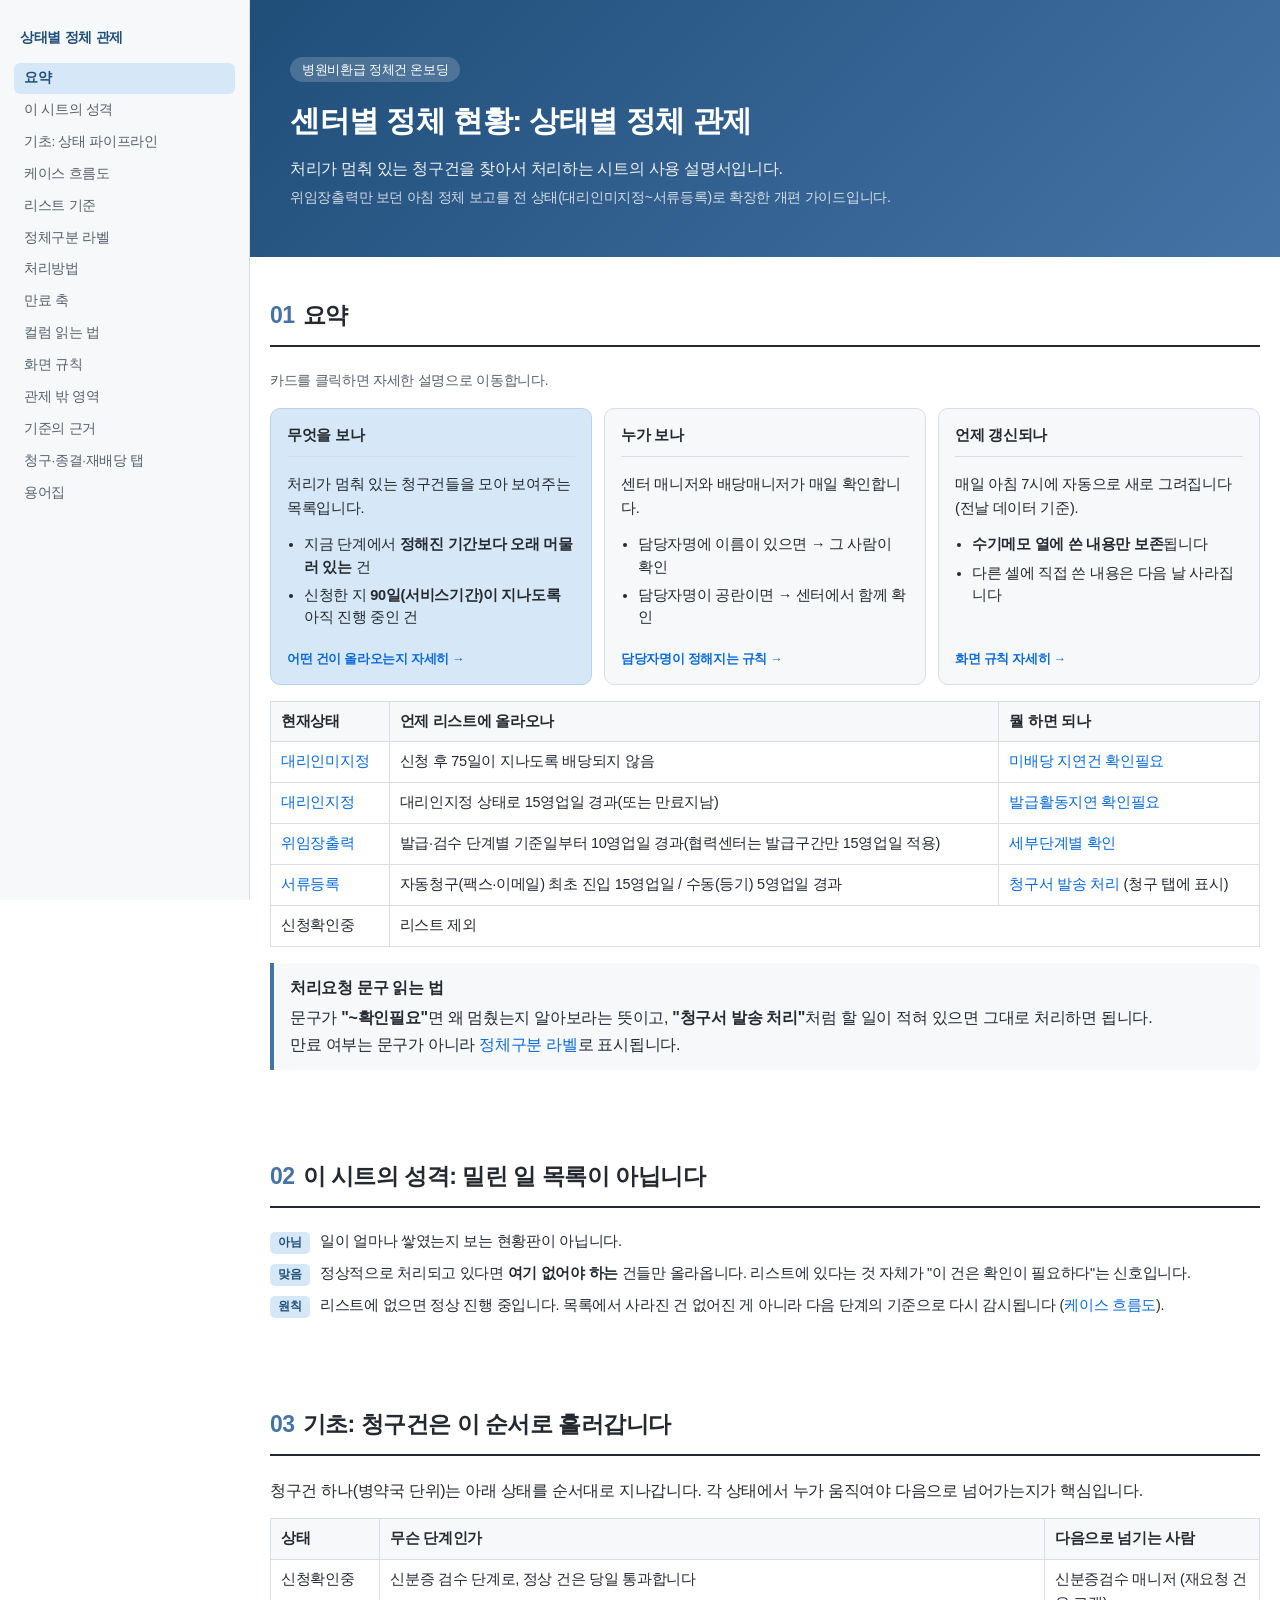
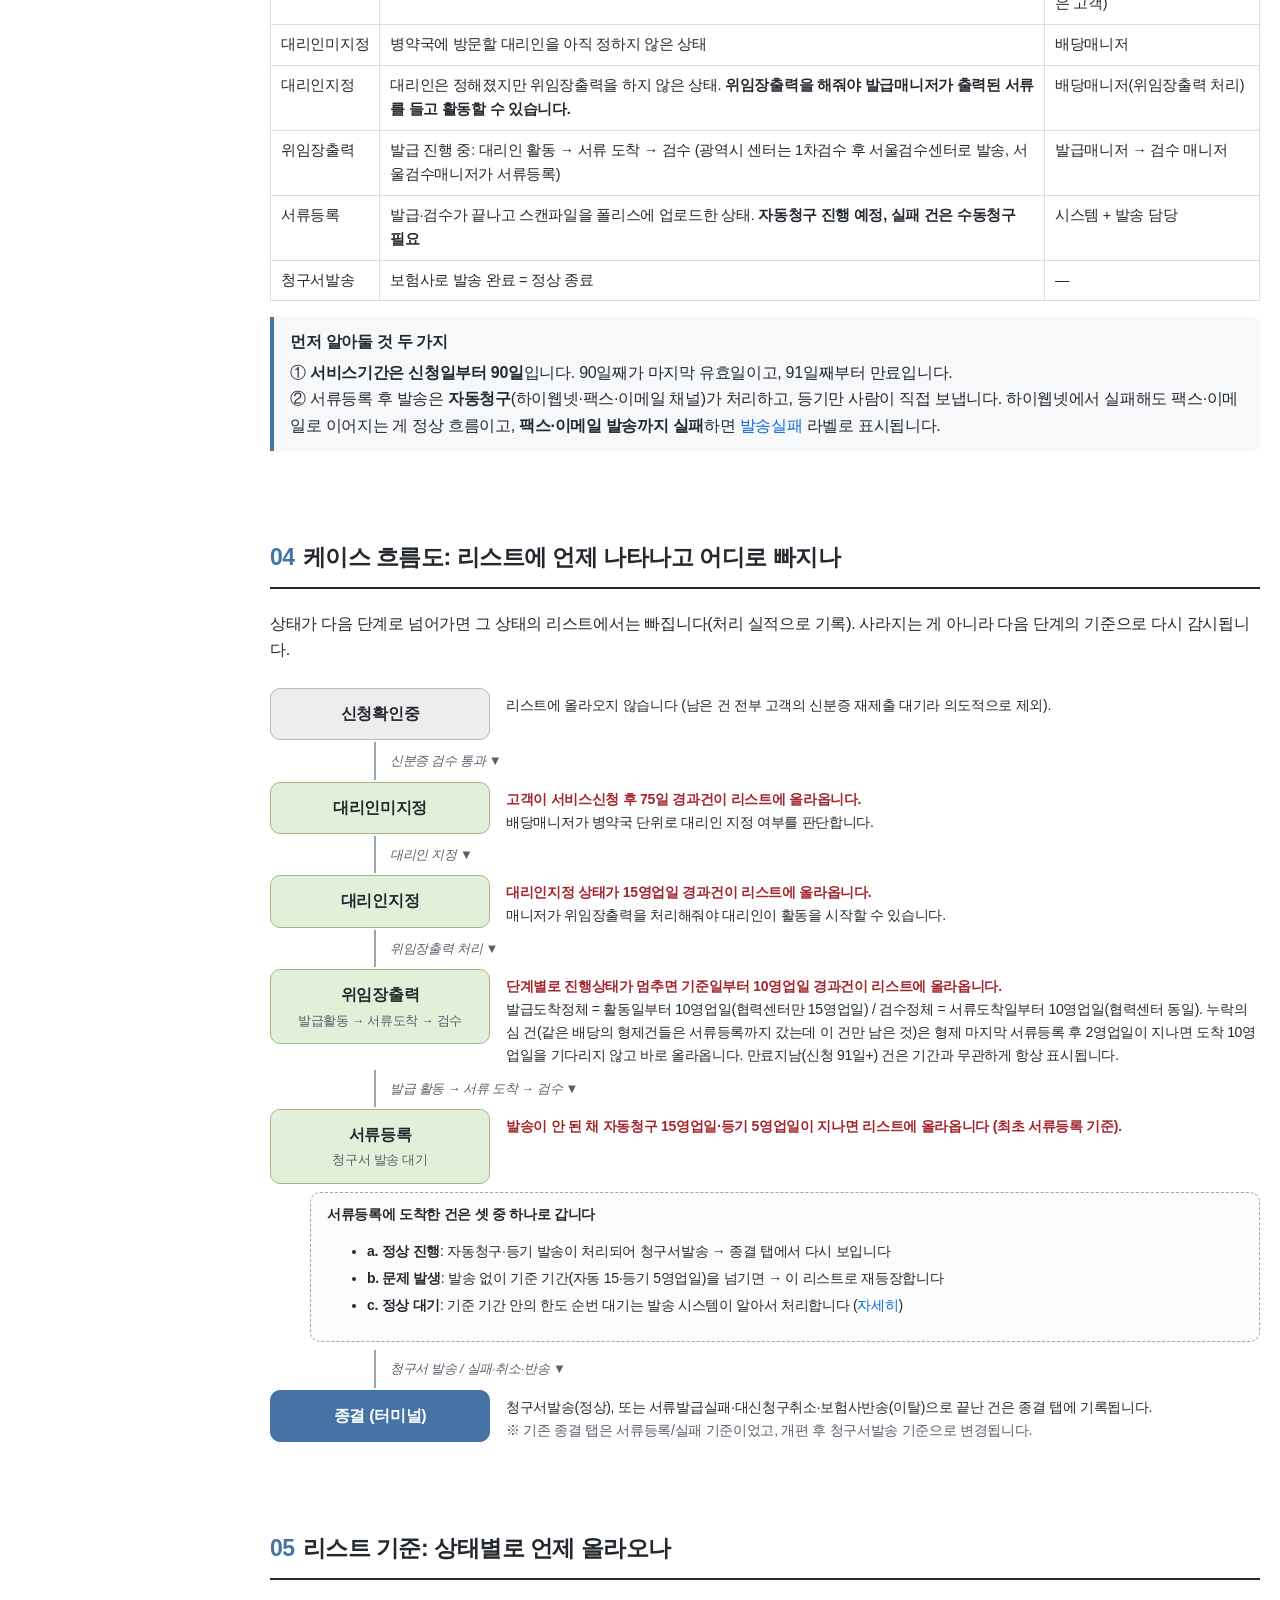
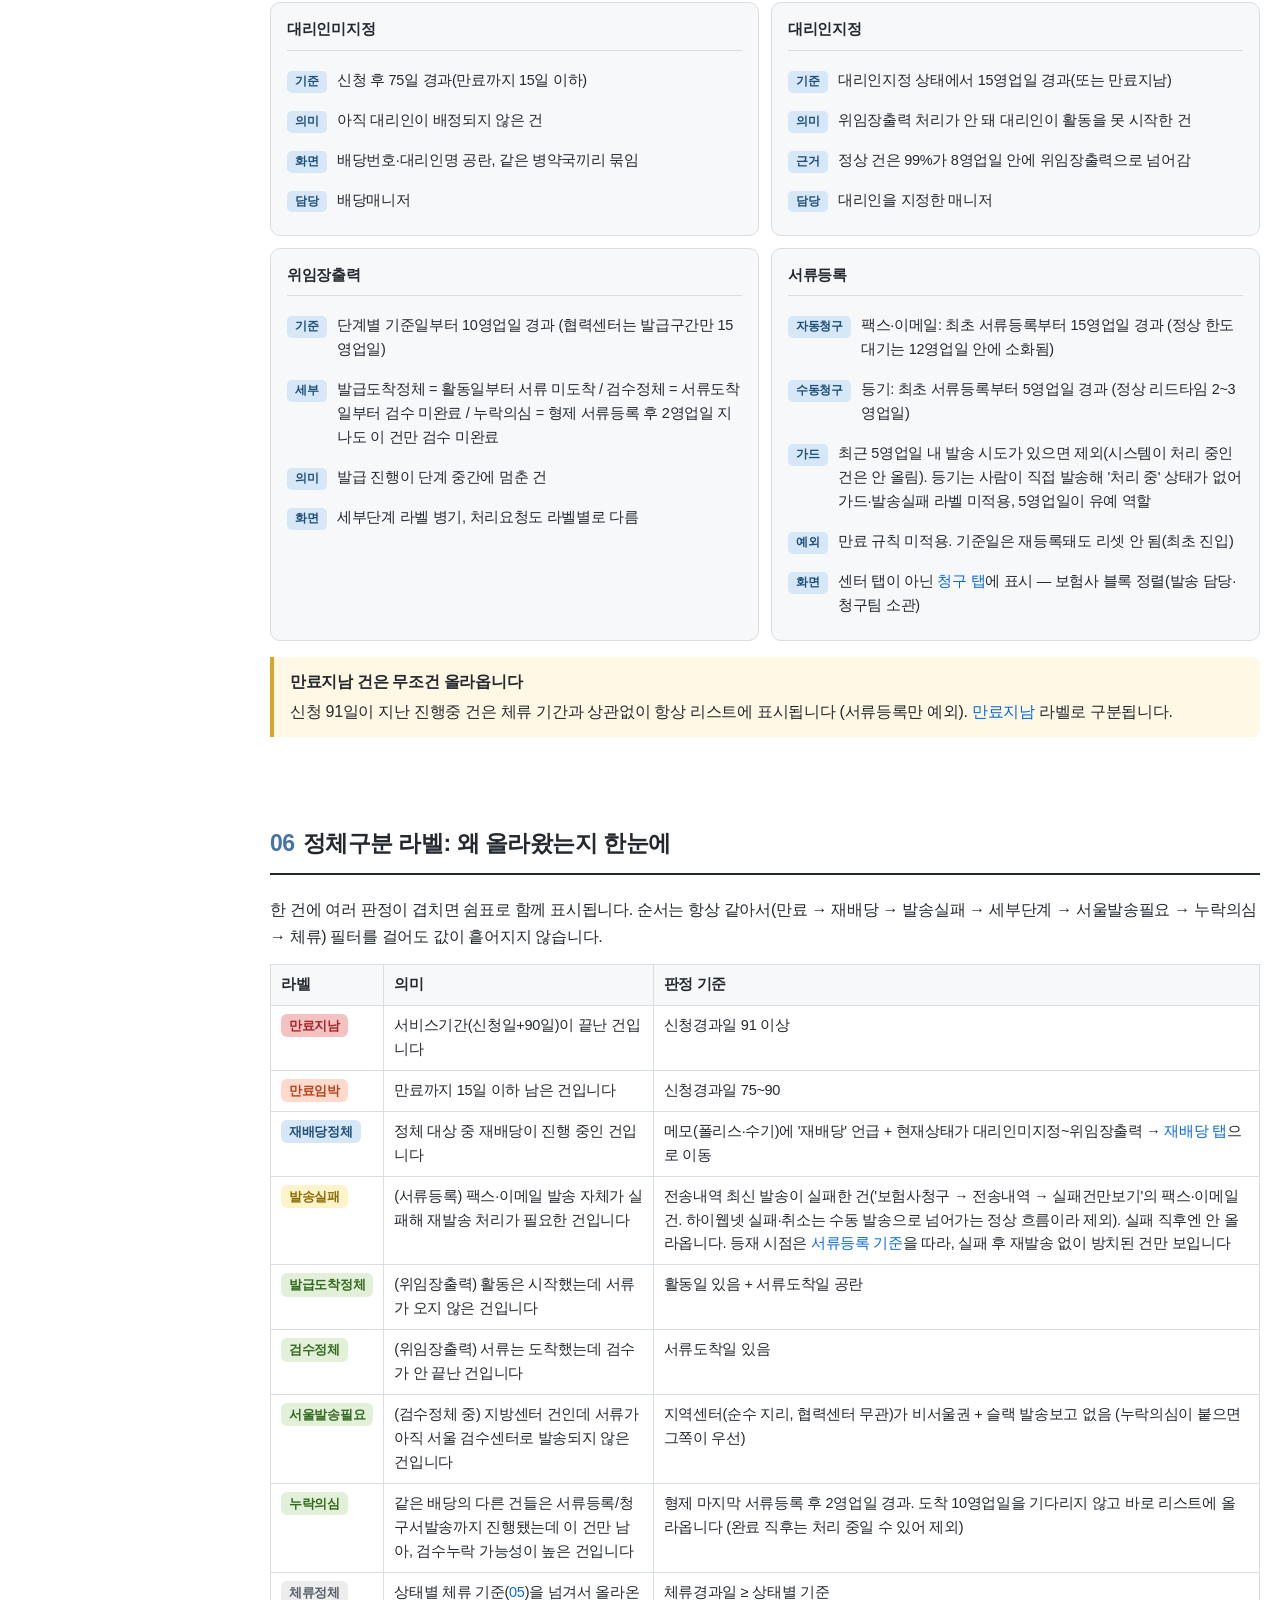
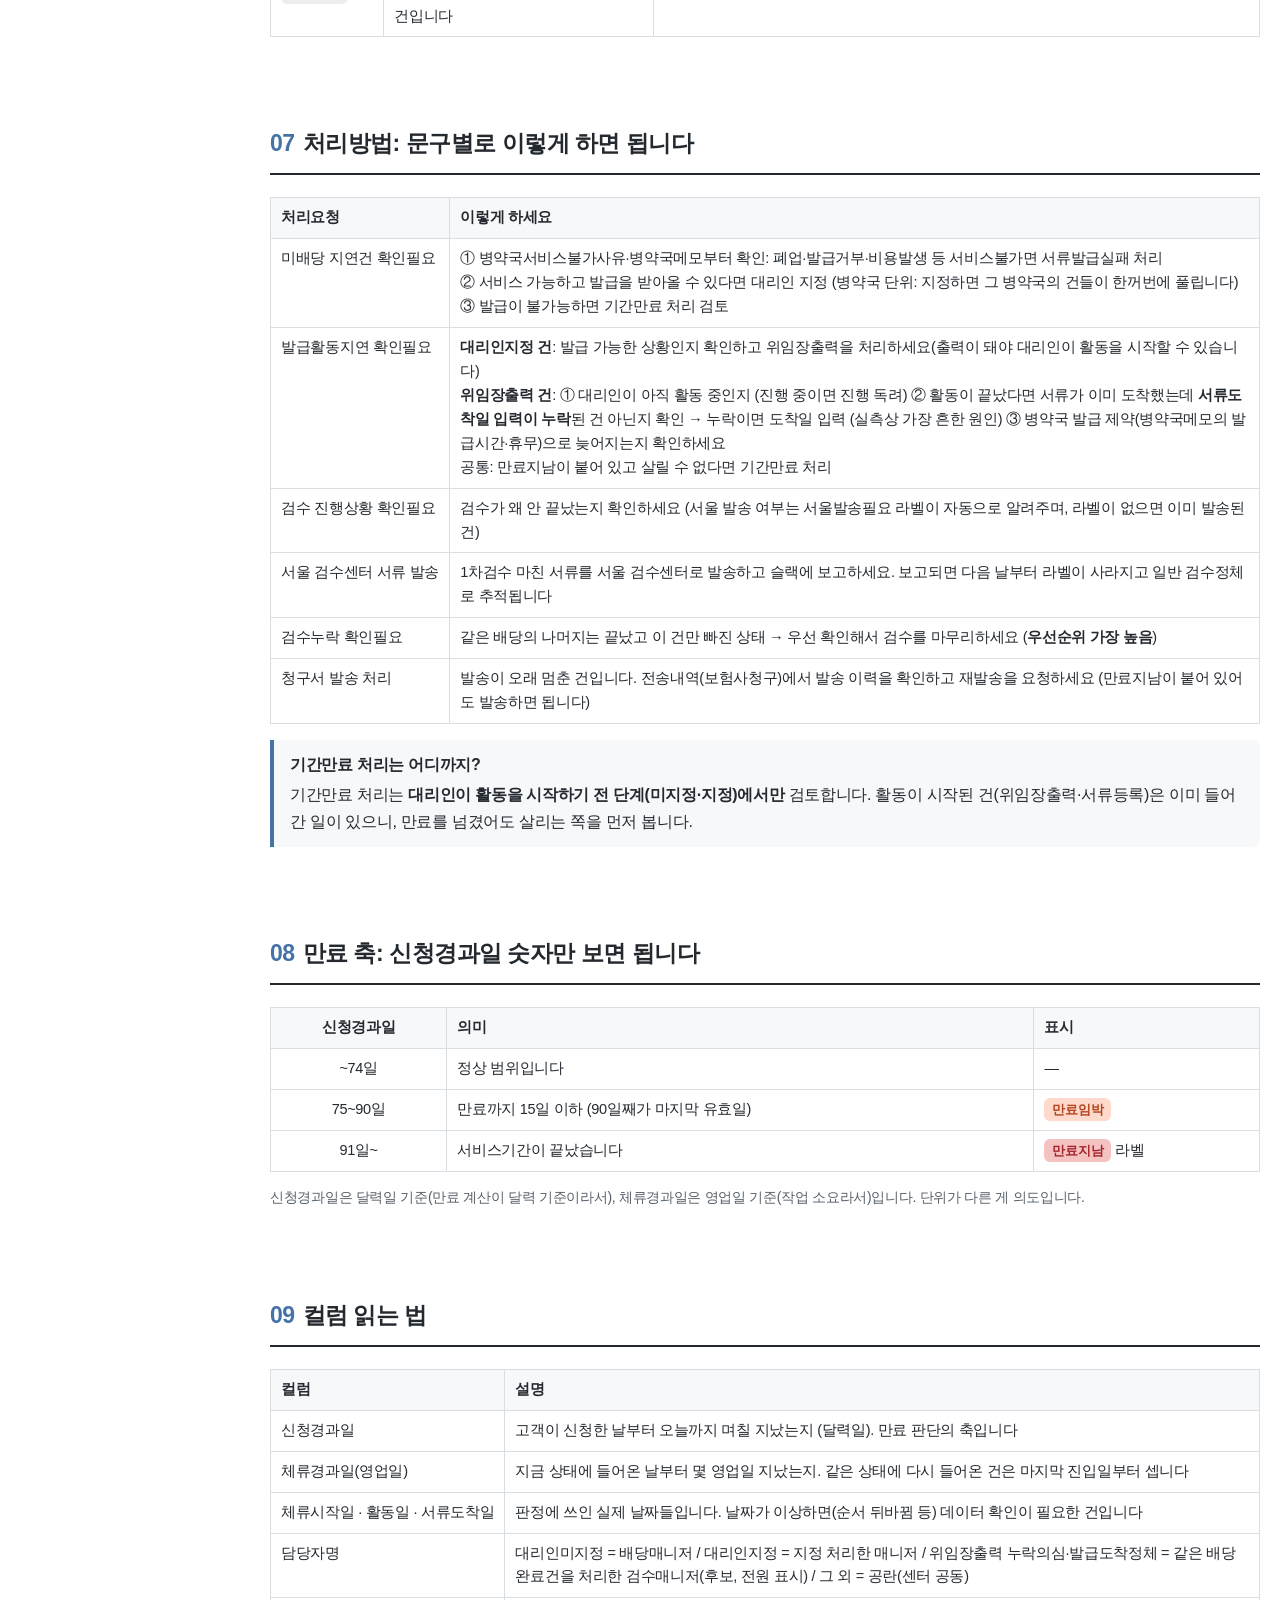
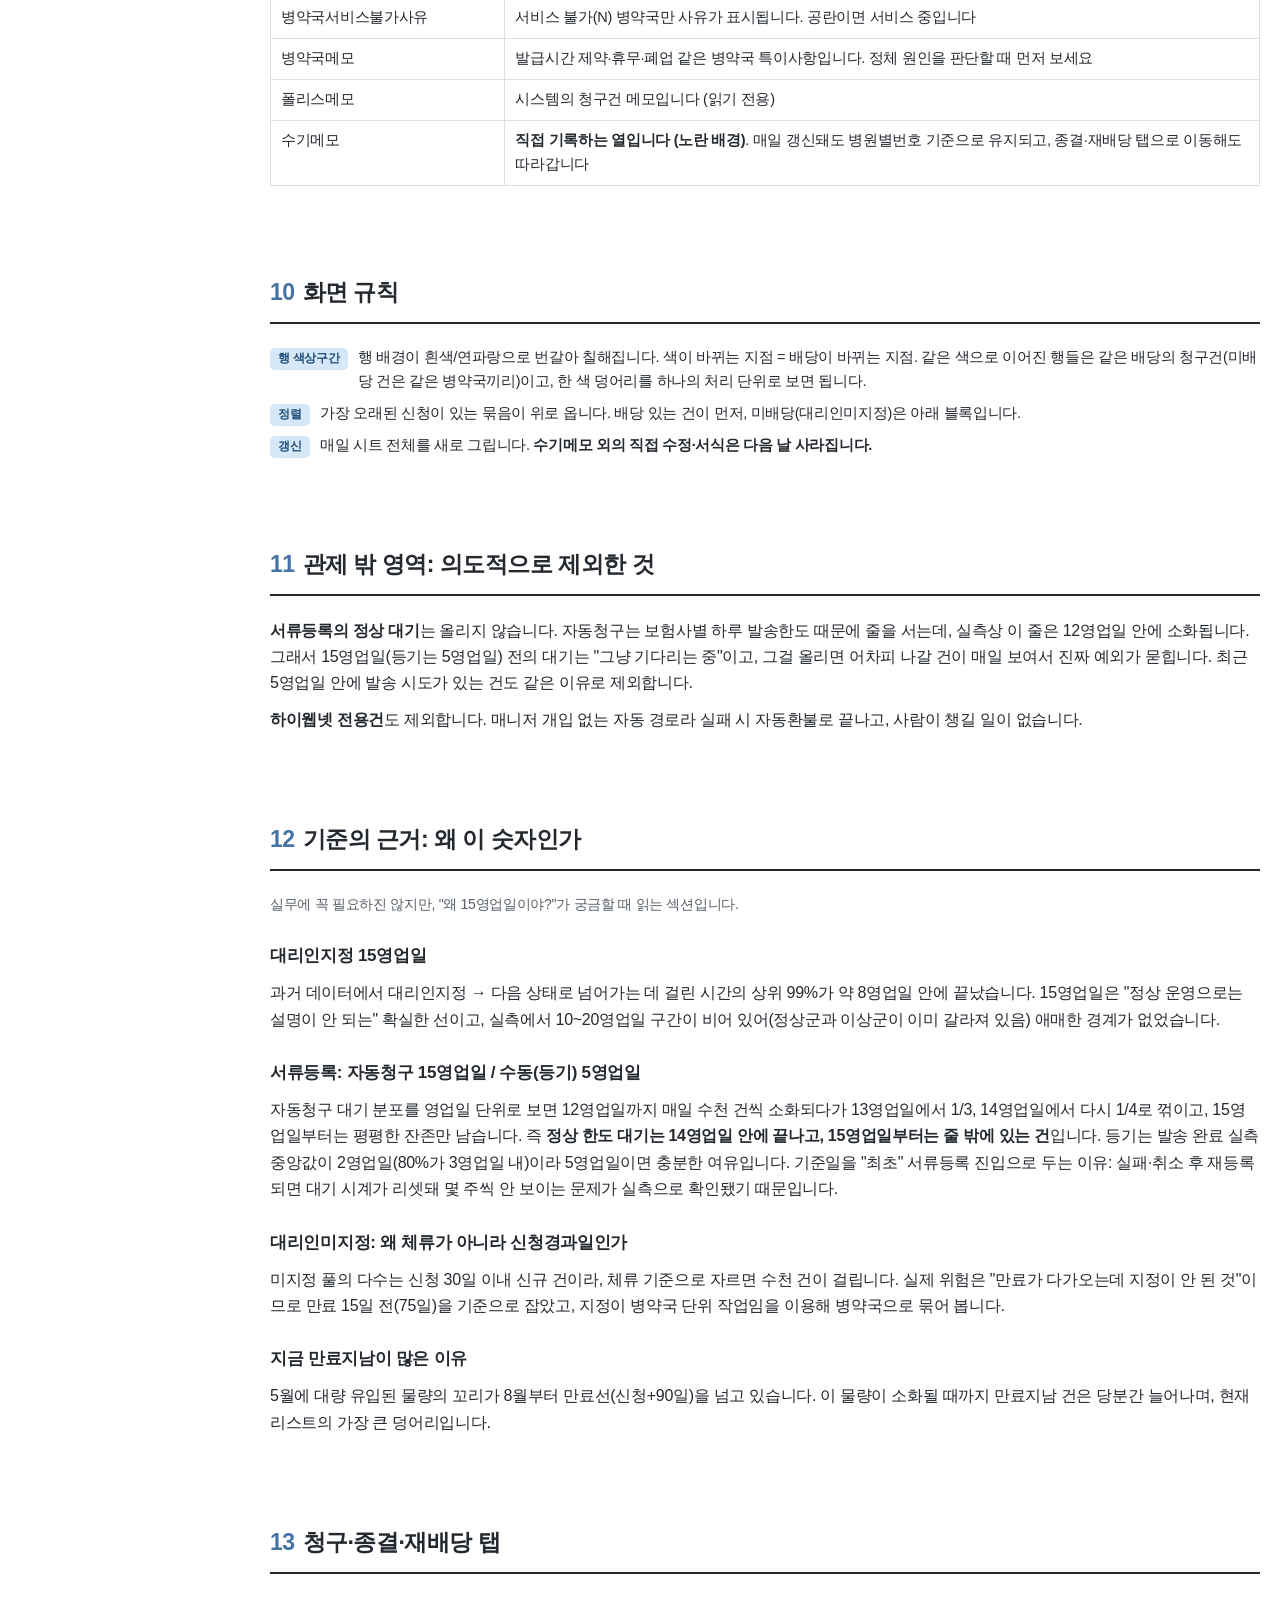
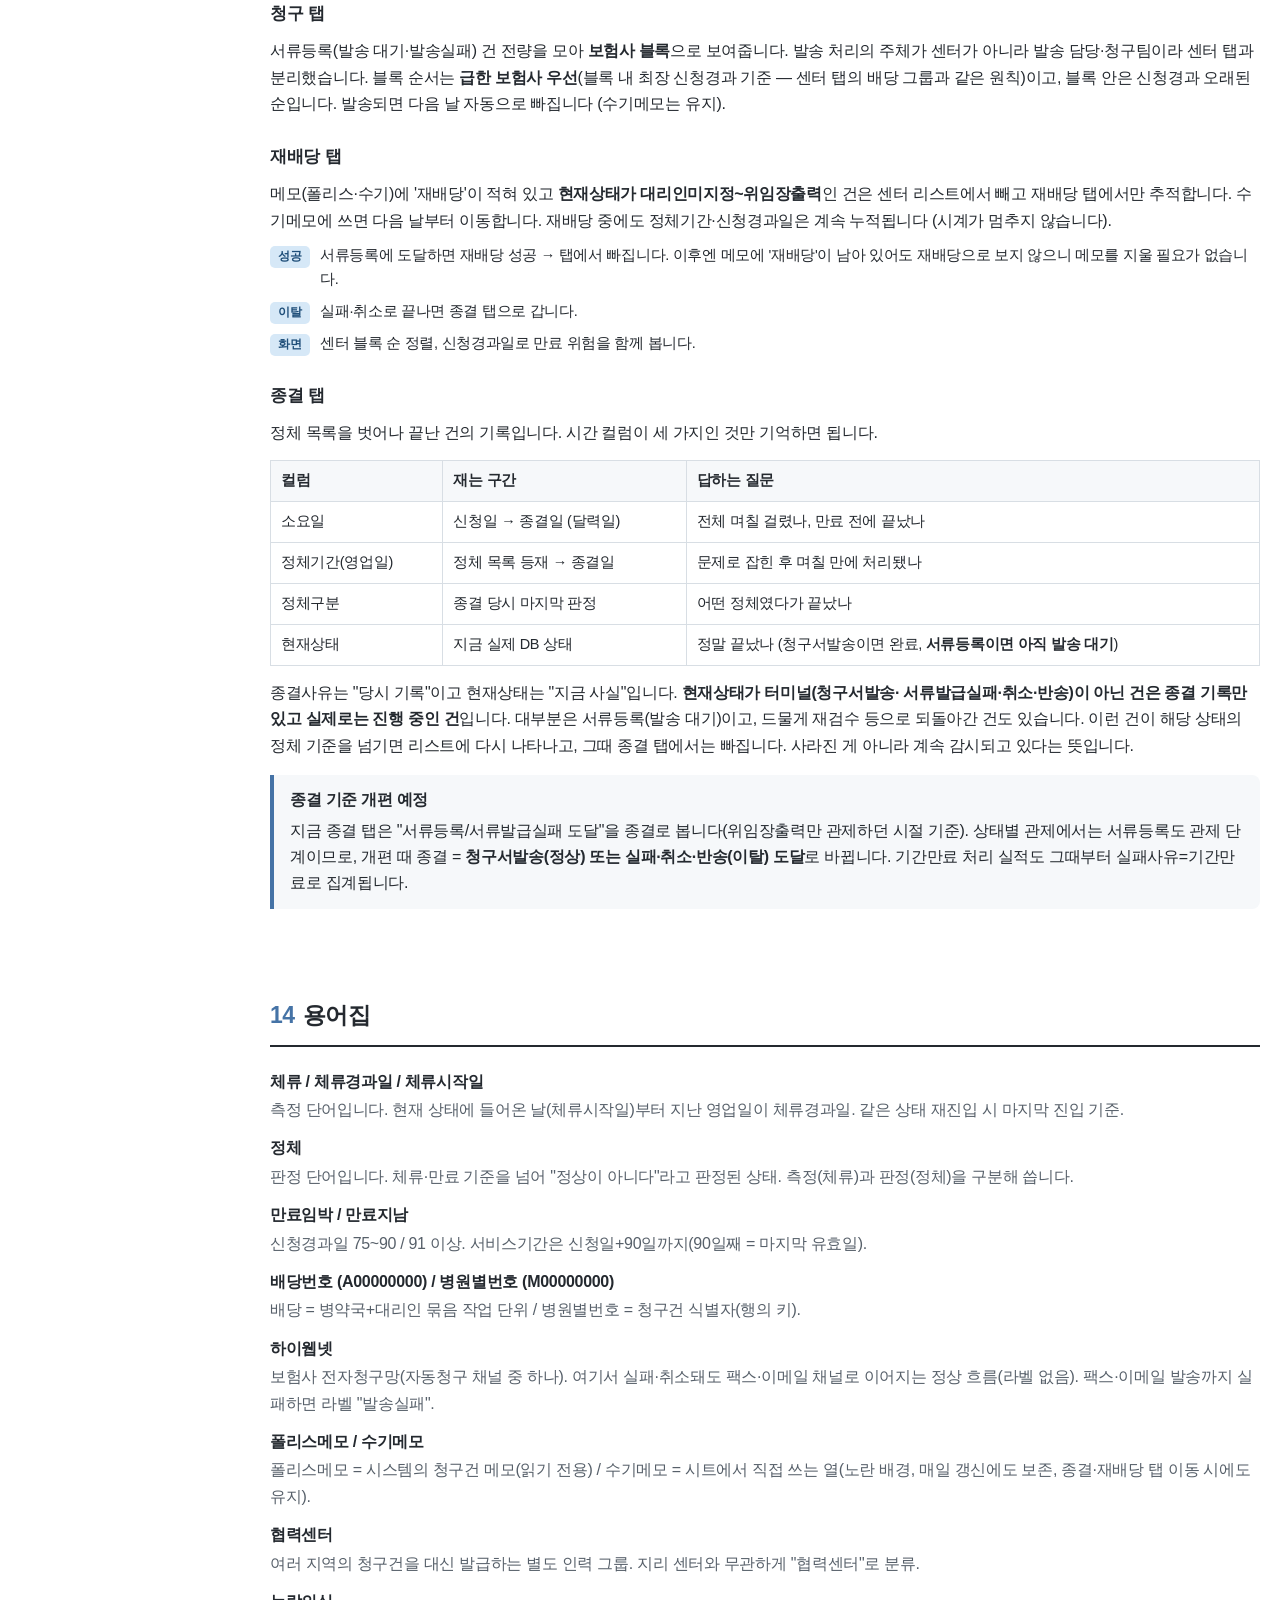
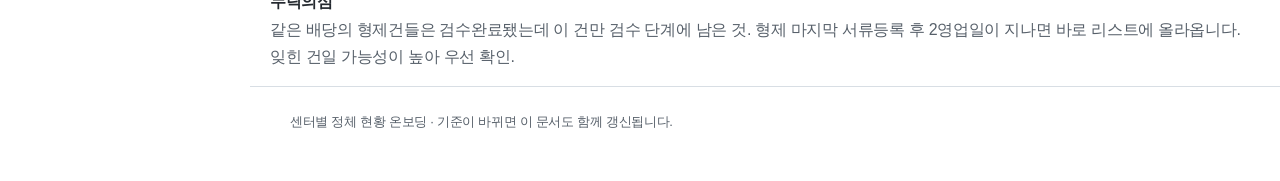
==== status-aging.html @ 2570cab1 "docs: 문서 업데이트 Co-Authored-By: Claude Fable 5 <noreply@anthropic.com>" ====
<!DOCTYPE html>
<html lang="ko">
<head>
<meta charset="utf-8">
<meta name="robots" content="noindex, nofollow">
<meta name="viewport" content="width=device-width, initial-scale=1">
<title>센터별 정체 현황 | 상태별 정체 관제 온보딩</title>
<link rel="stylesheet" href="assets/style.css">
</head>
<body>
<div class="layout">
<aside class="side" id="sidenav">
  <div class="ttl">상태별 정체 관제</div>
  <a href="#summary">요약</a>
  <a href="#identity">이 시트의 성격</a>
  <a href="#pipeline">기초: 상태 파이프라인</a>
  <a href="#case-flow">케이스 흐름도</a>
  <a href="#criteria">리스트 기준</a>
  <a href="#labels">정체구분 라벨</a>
  <a href="#actions">처리방법</a>
  <a href="#expiry">만료 축</a>
  <a href="#columns">컬럼 읽는 법</a>
  <a href="#screen-rules">화면 규칙</a>
  <a href="#out-of-scope">관제 밖 영역</a>
  <a href="#rationale">기준의 근거</a>
  <a href="#closed-reassign">청구·종결·재배당 탭</a>
  <a href="#glossary">용어집</a>
</aside>
<div class="content">

<header class="hero">
  <div class="wrap">
    <span class="badge">병원비환급 정체건 온보딩</span>
    <h1>센터별 정체 현황: 상태별 정체 관제</h1>
    <p>처리가 멈춰 있는 청구건을 찾아서 처리하는 시트의 사용 설명서입니다.</p>
    <p class="sub">위임장출력만 보던 아침 정체 보고를 전 상태(대리인미지정~서류등록)로 확장한 개편 가이드입니다.</p>
  </div>
</header>

<main class="wrap">

<section id="summary">
  <h2><span class="no">01</span>요약</h2>
  <p class="sub">카드를 클릭하면 자세한 설명으로 이동합니다.</p>
  <div class="cards">
    <a class="card accent" href="#criteria"><b class="t">무엇을 보나</b>
      <p>처리가 멈춰 있는 청구건들을 모아 보여주는 목록입니다.</p>
      <ul>
        <li>지금 단계에서 <b>정해진 기간보다 오래 머물러 있는</b> 건</li>
        <li>신청한 지 <b>90일(서비스기간)이 지나도록</b> 아직 진행 중인 건</li>
      </ul>
      <span class="more">어떤 건이 올라오는지 자세히 →</span></a>
    <a class="card" href="#columns"><b class="t">누가 보나</b>
      <p>센터 매니저와 배당매니저가 매일 확인합니다.</p>
      <ul>
        <li>담당자명에 이름이 있으면 → 그 사람이 확인</li>
        <li>담당자명이 공란이면 → 센터에서 함께 확인</li>
      </ul>
      <span class="more">담당자명이 정해지는 규칙 →</span></a>
    <a class="card" href="#screen-rules"><b class="t">언제 갱신되나</b>
      <p>매일 아침 7시에 자동으로 새로 그려집니다 (전날 데이터 기준).</p>
      <ul>
        <li><b>수기메모 열에 쓴 내용만 보존</b>됩니다</li>
        <li>다른 셀에 직접 쓴 내용은 다음 날 사라집니다</li>
      </ul>
      <span class="more">화면 규칙 자세히 →</span></a>
  </div>

  <table>
    <tr><th>현재상태</th><th>언제 리스트에 올라오나</th><th>뭘 하면 되나</th></tr>
    <tr><td><a href="#criteria">대리인미지정</a></td><td>신청 후 75일이 지나도록 배당되지 않음</td><td><a href="#actions">미배당 지연건 확인필요</a></td></tr>
    <tr><td><a href="#criteria">대리인지정</a></td><td>대리인지정 상태로 15영업일 경과(또는 만료지남)</td><td><a href="#actions">발급활동지연 확인필요</a></td></tr>
    <tr><td><a href="#criteria">위임장출력</a></td><td>발급·검수 단계별 기준일부터 10영업일 경과(협력센터는 발급구간만 15영업일 적용)</td><td><a href="#actions">세부단계별 확인</a></td></tr>
    <tr><td><a href="#criteria">서류등록</a></td><td>자동청구(팩스·이메일) 최초 진입 15영업일 / 수동(등기) 5영업일 경과</td><td><a href="#actions">청구서 발송 처리</a> (청구 탭에 표시)</td></tr>
    <tr><td>신청확인중</td><td colspan="2">리스트 제외</td></tr>
  </table>

  <div class="callout"><b class="t">처리요청 문구 읽는 법</b>
    문구가 <b>"~확인필요"</b>면 왜 멈췄는지 알아보라는 뜻이고, <b>"청구서 발송 처리"</b>처럼
    할 일이 적혀 있으면 그대로 처리하면 됩니다.<br>
    만료 여부는 문구가 아니라 <a href="#labels">정체구분 라벨</a>로 표시됩니다.</div>
</section>

<section id="identity">
  <h2><span class="no">02</span>이 시트의 성격: 밀린 일 목록이 아닙니다</h2>
  <div class="kv"><span class="k">아님</span><span>일이 얼마나 쌓였는지 보는 현황판이 아닙니다.</span></div>
  <div class="kv"><span class="k">맞음</span><span>정상적으로 처리되고 있다면 <b>여기 없어야 하는</b> 건들만 올라옵니다. 리스트에 있다는 것 자체가 "이 건은 확인이 필요하다"는 신호입니다.</span></div>
  <div class="kv"><span class="k">원칙</span><span>리스트에 없으면 정상 진행 중입니다. 목록에서 사라진 건 없어진 게 아니라 다음 단계의 기준으로 다시 감시됩니다 (<a href="#case-flow">케이스 흐름도</a>).</span></div>
</section>

<section id="pipeline">
  <h2><span class="no">03</span>기초: 청구건은 이 순서로 흘러갑니다</h2>
  <p>청구건 하나(병약국 단위)는 아래 상태를 순서대로 지나갑니다. 각 상태에서 누가 움직여야 다음으로 넘어가는지가 핵심입니다.</p>
  <table>
    <tr><th>상태</th><th>무슨 단계인가</th><th>다음으로 넘기는 사람</th></tr>
    <tr><td>신청확인중</td><td>신분증 검수 단계로, 정상 건은 당일 통과합니다</td><td>신분증검수 매니저 (재요청 건은 고객)</td></tr>
    <tr><td>대리인미지정</td><td>병약국에 방문할 대리인을 아직 정하지 않은 상태</td><td>배당매니저</td></tr>
    <tr><td>대리인지정</td><td>대리인은 정해졌지만 위임장출력을 하지 않은 상태. <b>위임장출력을 해줘야 발급매니저가 출력된 서류를 들고 활동할 수 있습니다.</b></td><td>배당매니저(위임장출력 처리)</td></tr>
    <tr><td>위임장출력</td><td>발급 진행 중: 대리인 활동 → 서류 도착 → 검수 (광역시 센터는 1차검수 후 서울검수센터로 발송, 서울검수매니저가 서류등록)</td><td>발급매니저 → 검수 매니저</td></tr>
    <tr><td>서류등록</td><td>발급·검수가 끝나고 스캔파일을 폴리스에 업로드한 상태. <b>자동청구 진행 예정, 실패 건은 수동청구 필요</b></td><td>시스템 + 발송 담당</td></tr>
    <tr><td>청구서발송</td><td>보험사로 발송 완료 = 정상 종료</td><td>—</td></tr>
  </table>
  <div class="callout"><b class="t">먼저 알아둘 것 두 가지</b>
    ① <b>서비스기간은 신청일부터 90일</b>입니다. 90일째가 마지막 유효일이고, 91일째부터 만료입니다.<br>
    ② 서류등록 후 발송은 <b>자동청구</b>(하이웹넷·팩스·이메일 채널)가 처리하고, 등기만 사람이 직접 보냅니다.
    하이웹넷에서 실패해도 팩스·이메일로 이어지는 게 정상 흐름이고, <b>팩스·이메일 발송까지 실패</b>하면 <a href="#labels">발송실패</a> 라벨로 표시됩니다.</div>
</section>

<section id="case-flow">
  <h2><span class="no">04</span>케이스 흐름도: 리스트에 언제 나타나고 어디로 빠지나</h2>
  <p>상태가 다음 단계로 넘어가면 그 상태의 리스트에서는 빠집니다(처리 실적으로 기록). 사라지는 게 아니라 다음 단계의 기준으로 다시 감시됩니다.</p>
  <div class="flow">
    <div class="fnode"><div class="fbox off">신청확인중</div>
      <div class="fnote">리스트에 올라오지 않습니다 (남은 건 전부 고객의 신분증 재제출 대기라 의도적으로 제외).</div></div>
    <div class="farrow">신분증 검수 통과 ▼</div>
    <div class="fnode"><div class="fbox">대리인미지정</div>
      <div class="fnote"><span class="crit">고객이 서비스신청 후 75일 경과건이 리스트에 올라옵니다.</span><br>
        배당매니저가 병약국 단위로 대리인 지정 여부를 판단합니다.</div></div>
    <div class="farrow">대리인 지정 ▼</div>
    <div class="fnode"><div class="fbox">대리인지정</div>
      <div class="fnote"><span class="crit">대리인지정 상태가 15영업일 경과건이 리스트에 올라옵니다.</span><br>
        매니저가 위임장출력을 처리해줘야 대리인이 활동을 시작할 수 있습니다.</div></div>
    <div class="farrow">위임장출력 처리 ▼</div>
    <div class="fnode"><div class="fbox">위임장출력<span class="s">발급활동 → 서류도착 → 검수</span></div>
      <div class="fnote"><span class="crit">단계별로 진행상태가 멈추면 기준일부터 10영업일 경과건이 리스트에 올라옵니다.</span><br>
        발급도착정체 = 활동일부터 10영업일(협력센터만 15영업일) / 검수정체 = 서류도착일부터 10영업일(협력센터 동일).
        누락의심 건(같은 배당의 형제건들은 서류등록까지 갔는데 이 건만 남은 것)은 형제 마지막 서류등록 후 2영업일이 지나면 도착 10영업일을 기다리지 않고 바로 올라옵니다.
        만료지남(신청 91일+) 건은 기간과 무관하게 항상 표시됩니다.</div></div>
    <div class="farrow">발급 활동 → 서류 도착 → 검수 ▼</div>
    <div class="fnode"><div class="fbox">서류등록<span class="s">청구서 발송 대기</span></div>
      <div class="fnote"><span class="crit">발송이 안 된 채 자동청구 15영업일·등기 5영업일이 지나면 리스트에 올라옵니다 (최초 서류등록 기준).</span></div></div>
    <div class="fork">
      <b>서류등록에 도착한 건은 셋 중 하나로 갑니다</b>
      <ul>
        <li><b>a. 정상 진행</b>: 자동청구·등기 발송이 처리되어 청구서발송 → 종결 탭에서 다시 보입니다</li>
        <li><b>b. 문제 발생</b>: 발송 없이 기준 기간(자동 15·등기 5영업일)을 넘기면 → 이 리스트로 재등장합니다</li>
        <li><b>c. 정상 대기</b>: 기준 기간 안의 한도 순번 대기는 발송 시스템이 알아서 처리합니다 (<a href="#out-of-scope">자세히</a>)</li>
      </ul>
    </div>
    <div class="farrow">청구서 발송 / 실패·취소·반송 ▼</div>
    <div class="fnode"><div class="fbox term">종결 (터미널)</div>
      <div class="fnote">청구서발송(정상), 또는 서류발급실패·대신청구취소·보험사반송(이탈)으로 끝난 건은 종결 탭에 기록됩니다.<br>
        <span class="sub">※ 기존 종결 탭은 서류등록/실패 기준이었고, 개편 후 청구서발송 기준으로 변경됩니다.</span></div></div>
  </div>
</section>

<section id="criteria">
  <h2><span class="no">05</span>리스트 기준: 상태별로 언제 올라오나</h2>
  <div class="cards wide2">
    <div class="card"><b class="t">대리인미지정</b>
      <div class="kv"><span class="k">기준</span><span>신청 후 75일 경과(만료까지 15일 이하)</span></div>
      <div class="kv"><span class="k">의미</span><span>아직 대리인이 배정되지 않은 건</span></div>
      <div class="kv"><span class="k">화면</span><span>배당번호·대리인명 공란, 같은 병약국끼리 묶임</span></div>
      <div class="kv"><span class="k">담당</span><span>배당매니저</span></div></div>
    <div class="card"><b class="t">대리인지정</b>
      <div class="kv"><span class="k">기준</span><span>대리인지정 상태에서 15영업일 경과(또는 만료지남)</span></div>
      <div class="kv"><span class="k">의미</span><span>위임장출력 처리가 안 돼 대리인이 활동을 못 시작한 건</span></div>
      <div class="kv"><span class="k">근거</span><span>정상 건은 99%가 8영업일 안에 위임장출력으로 넘어감</span></div>
      <div class="kv"><span class="k">담당</span><span>대리인을 지정한 매니저</span></div></div>
    <div class="card"><b class="t">위임장출력</b>
      <div class="kv"><span class="k">기준</span><span>단계별 기준일부터 10영업일 경과 (협력센터는 발급구간만 15영업일)</span></div>
      <div class="kv"><span class="k">세부</span><span>발급도착정체 = 활동일부터 서류 미도착 / 검수정체 = 서류도착일부터 검수 미완료 / 누락의심 = 형제 서류등록 후 2영업일 지나도 이 건만 검수 미완료</span></div>
      <div class="kv"><span class="k">의미</span><span>발급 진행이 단계 중간에 멈춘 건</span></div>
      <div class="kv"><span class="k">화면</span><span>세부단계 라벨 병기, 처리요청도 라벨별로 다름</span></div></div>
    <div class="card"><b class="t">서류등록</b>
      <div class="kv"><span class="k">자동청구</span><span>팩스·이메일: 최초 서류등록부터 15영업일 경과 (정상 한도 대기는 12영업일 안에 소화됨)</span></div>
      <div class="kv"><span class="k">수동청구</span><span>등기: 최초 서류등록부터 5영업일 경과 (정상 리드타임 2~3영업일)</span></div>
      <div class="kv"><span class="k">가드</span><span>최근 5영업일 내 발송 시도가 있으면 제외(시스템이 처리 중인 건은 안 올림). 등기는 사람이 직접 발송해 '처리 중' 상태가 없어 가드·발송실패 라벨 미적용, 5영업일이 유예 역할</span></div>
      <div class="kv"><span class="k">예외</span><span>만료 규칙 미적용. 기준일은 재등록돼도 리셋 안 됨(최초 진입)</span></div>
      <div class="kv"><span class="k">화면</span><span>센터 탭이 아닌 <a href="#closed-reassign">청구 탭</a>에 표시 — 보험사 블록 정렬(발송 담당·청구팀 소관)</span></div></div>
  </div>
  <div class="callout warn"><b class="t">만료지남 건은 무조건 올라옵니다</b>
    신청 91일이 지난 진행중 건은 체류 기간과 상관없이 항상 리스트에 표시됩니다 (서류등록만 예외). <a href="#labels">만료지남</a> 라벨로 구분됩니다.</div>
</section>

<section id="labels">
  <h2><span class="no">06</span>정체구분 라벨: 왜 올라왔는지 한눈에</h2>
  <p>한 건에 여러 판정이 겹치면 쉼표로 함께 표시됩니다. 순서는 항상 같아서(만료 → 재배당 → 발송실패 → 세부단계 → 서울발송필요 → 누락의심 → 체류) 필터를 걸어도 값이 흩어지지 않습니다.</p>
  <table>
    <tr><th>라벨</th><th>의미</th><th>판정 기준</th></tr>
    <tr><td><span class="chip exp">만료지남</span></td><td>서비스기간(신청일+90일)이 끝난 건입니다</td><td>신청경과일 91 이상</td></tr>
    <tr><td><span class="chip near">만료임박</span></td><td>만료까지 15일 이하 남은 건입니다</td><td>신청경과일 75~90</td></tr>
    <tr><td><span class="chip re">재배당정체</span></td><td>정체 대상 중 재배당이 진행 중인 건입니다</td><td>메모(폴리스·수기)에 '재배당' 언급 + 현재상태가 대리인미지정~위임장출력 → <a href="#closed-reassign">재배당 탭</a>으로 이동</td></tr>
    <tr><td><span class="chip auto">발송실패</span></td><td>(서류등록) 팩스·이메일 발송 자체가 실패해 재발송 처리가 필요한 건입니다</td><td>전송내역 최신 발송이 실패한 건('보험사청구 → 전송내역 → 실패건만보기'의 팩스·이메일 건. 하이웹넷 실패·취소는 수동 발송으로 넘어가는 정상 흐름이라 제외). 실패 직후엔 안 올라옵니다. 등재 시점은 <a href="#criteria">서류등록 기준</a>을 따라, 실패 후 재발송 없이 방치된 건만 보입니다</td></tr>
    <tr><td><span class="chip stg">발급도착정체</span></td><td>(위임장출력) 활동은 시작했는데 서류가 오지 않은 건입니다</td><td>활동일 있음 + 서류도착일 공란</td></tr>
    <tr><td><span class="chip stg">검수정체</span></td><td>(위임장출력) 서류는 도착했는데 검수가 안 끝난 건입니다</td><td>서류도착일 있음</td></tr>
    <tr><td><span class="chip stg">서울발송필요</span></td><td>(검수정체 중) 지방센터 건인데 서류가 아직 서울 검수센터로 발송되지 않은 건입니다</td><td>지역센터(순수 지리, 협력센터 무관)가 비서울권 + 슬랙 발송보고 없음 (누락의심이 붙으면 그쪽이 우선)</td></tr>
    <tr><td><span class="chip stg">누락의심</span></td><td>같은 배당의 다른 건들은 서류등록/청구서발송까지 진행됐는데 이 건만 남아, 검수누락 가능성이 높은 건입니다</td><td>형제 마지막 서류등록 후 2영업일 경과. 도착 10영업일을 기다리지 않고 바로 리스트에 올라옵니다 (완료 직후는 처리 중일 수 있어 제외)</td></tr>
    <tr><td><span class="chip dw">체류정체</span></td><td>상태별 체류 기준(<a href="#criteria">05</a>)을 넘겨서 올라온 건입니다</td><td>체류경과일 ≥ 상태별 기준</td></tr>
  </table>
</section>

<section id="actions">
  <h2><span class="no">07</span>처리방법: 문구별로 이렇게 하면 됩니다</h2>
  <table>
    <tr><th>처리요청</th><th>이렇게 하세요</th></tr>
    <tr><td>미배당 지연건 확인필요</td><td>① 병약국서비스불가사유·병약국메모부터 확인: 폐업·발급거부·비용발생 등 서비스불가면 서류발급실패 처리<br>
        ② 서비스 가능하고 발급을 받아올 수 있다면 대리인 지정 (병약국 단위: 지정하면 그 병약국의 건들이 한꺼번에 풀립니다)<br>
        ③ 발급이 불가능하면 기간만료 처리 검토</td></tr>
    <tr><td>발급활동지연 확인필요</td><td><b>대리인지정 건</b>: 발급 가능한 상황인지 확인하고 위임장출력을 처리하세요(출력이 돼야 대리인이 활동을 시작할 수 있습니다)<br>
        <b>위임장출력 건</b>: ① 대리인이 아직 활동 중인지 (진행 중이면 진행 독려)
        ② 활동이 끝났다면 서류가 이미 도착했는데 <b>서류도착일 입력이 누락</b>된 건 아닌지 확인 → 누락이면 도착일 입력 (실측상 가장 흔한 원인)
        ③ 병약국 발급 제약(병약국메모의 발급시간·휴무)으로 늦어지는지 확인하세요<br>
        공통: 만료지남이 붙어 있고 살릴 수 없다면 기간만료 처리</td></tr>
    <tr><td>검수 진행상황 확인필요</td><td>검수가 왜 안 끝났는지 확인하세요 (서울 발송 여부는 서울발송필요 라벨이 자동으로 알려주며, 라벨이 없으면 이미 발송된 건)</td></tr>
    <tr><td>서울 검수센터 서류 발송</td><td>1차검수 마친 서류를 서울 검수센터로 발송하고 슬랙에 보고하세요. 보고되면 다음 날부터 라벨이 사라지고 일반 검수정체로 추적됩니다</td></tr>
    <tr><td>검수누락 확인필요</td><td>같은 배당의 나머지는 끝났고 이 건만 빠진 상태 → 우선 확인해서 검수를 마무리하세요 (<b>우선순위 가장 높음</b>)</td></tr>
    <tr><td>청구서 발송 처리</td><td>발송이 오래 멈춘 건입니다. 전송내역(보험사청구)에서 발송 이력을 확인하고 재발송을 요청하세요 (만료지남이 붙어 있어도 발송하면 됩니다)</td></tr>
  </table>
  <div class="callout"><b class="t">기간만료 처리는 어디까지?</b>
    기간만료 처리는 <b>대리인이 활동을 시작하기 전 단계(미지정·지정)에서만</b> 검토합니다.
    활동이 시작된 건(위임장출력·서류등록)은 이미 들어간 일이 있으니, 만료를 넘겼어도 살리는 쪽을 먼저 봅니다.</div>
</section>

<section id="expiry">
  <h2><span class="no">08</span>만료 축: 신청경과일 숫자만 보면 됩니다</h2>
  <table>
    <tr><th class="center">신청경과일</th><th>의미</th><th>표시</th></tr>
    <tr><td class="center">~74일</td><td>정상 범위입니다</td><td>—</td></tr>
    <tr><td class="center">75~90일</td><td>만료까지 15일 이하 (90일째가 마지막 유효일)</td><td><span class="chip near">만료임박</span></td></tr>
    <tr><td class="center">91일~</td><td>서비스기간이 끝났습니다</td><td><span class="chip exp">만료지남</span> 라벨</td></tr>
  </table>
  <p class="sub">신청경과일은 달력일 기준(만료 계산이 달력 기준이라서), 체류경과일은 영업일 기준(작업 소요라서)입니다. 단위가 다른 게 의도입니다.</p>
</section>

<section id="columns">
  <h2><span class="no">09</span>컬럼 읽는 법</h2>
  <table>
    <tr><th>컬럼</th><th>설명</th></tr>
    <tr><td>신청경과일</td><td>고객이 신청한 날부터 오늘까지 며칠 지났는지 (달력일). 만료 판단의 축입니다</td></tr>
    <tr><td>체류경과일(영업일)</td><td>지금 상태에 들어온 날부터 몇 영업일 지났는지. 같은 상태에 다시 들어온 건은 마지막 진입일부터 셉니다</td></tr>
    <tr><td>체류시작일 · 활동일 · 서류도착일</td><td>판정에 쓰인 실제 날짜들입니다. 날짜가 이상하면(순서 뒤바뀜 등) 데이터 확인이 필요한 건입니다</td></tr>
    <tr><td>담당자명</td><td>대리인미지정 = 배당매니저 / 대리인지정 = 지정 처리한 매니저 / 위임장출력 누락의심·발급도착정체 = 같은 배당 완료건을 처리한 검수매니저(후보, 전원 표시) / 그 외 = 공란(센터 공동)</td></tr>
    <tr><td>병약국서비스불가사유</td><td>서비스 불가(N) 병약국만 사유가 표시됩니다. 공란이면 서비스 중입니다</td></tr>
    <tr><td>병약국메모</td><td>발급시간 제약·휴무·폐업 같은 병약국 특이사항입니다. 정체 원인을 판단할 때 먼저 보세요</td></tr>
    <tr><td>폴리스메모</td><td>시스템의 청구건 메모입니다 (읽기 전용)</td></tr>
    <tr><td>수기메모</td><td><b>직접 기록하는 열입니다 (노란 배경)</b>. 매일 갱신돼도 병원별번호 기준으로 유지되고, 종결·재배당 탭으로 이동해도 따라갑니다</td></tr>
  </table>
</section>

<section id="screen-rules">
  <h2><span class="no">10</span>화면 규칙</h2>
  <div class="kv"><span class="k">행 색상구간</span><span>행 배경이 흰색/연파랑으로 번갈아 칠해집니다. 색이 바뀌는 지점 = 배당이 바뀌는 지점. 같은 색으로 이어진 행들은 같은 배당의 청구건(미배당 건은 같은 병약국끼리)이고, 한 색 덩어리를 하나의 처리 단위로 보면 됩니다.</span></div>
  <div class="kv"><span class="k">정렬</span><span>가장 오래된 신청이 있는 묶음이 위로 옵니다. 배당 있는 건이 먼저, 미배당(대리인미지정)은 아래 블록입니다.</span></div>
  <div class="kv"><span class="k">갱신</span><span>매일 시트 전체를 새로 그립니다. <b>수기메모 외의 직접 수정·서식은 다음 날 사라집니다.</b></span></div>
</section>

<section id="out-of-scope">
  <h2><span class="no">11</span>관제 밖 영역: 의도적으로 제외한 것</h2>
  <p><b>서류등록의 정상 대기</b>는 올리지 않습니다. 자동청구는 보험사별 하루 발송한도 때문에
     줄을 서는데, 실측상 이 줄은 12영업일 안에 소화됩니다. 그래서 15영업일(등기는 5영업일)
     전의 대기는 "그냥 기다리는 중"이고, 그걸 올리면 어차피 나갈 건이 매일 보여서 진짜
     예외가 묻힙니다. 최근 5영업일 안에 발송 시도가 있는 건도 같은 이유로 제외합니다.</p>
  <p><b>하이웹넷 전용건</b>도 제외합니다. 매니저 개입 없는 자동 경로라 실패 시 자동환불로
     끝나고, 사람이 챙길 일이 없습니다.</p>
</section>

<section id="rationale">
  <h2><span class="no">12</span>기준의 근거: 왜 이 숫자인가</h2>
  <p class="sub">실무에 꼭 필요하진 않지만, "왜 15영업일이야?"가 궁금할 때 읽는 섹션입니다.</p>
  <h3>대리인지정 15영업일</h3>
  <p>과거 데이터에서 대리인지정 → 다음 상태로 넘어가는 데 걸린 시간의 상위 99%가
     약 8영업일 안에 끝났습니다. 15영업일은 "정상 운영으로는 설명이 안 되는" 확실한 선이고,
     실측에서 10~20영업일 구간이 비어 있어(정상군과 이상군이 이미 갈라져 있음) 애매한 경계가 없었습니다.</p>
  <h3>서류등록: 자동청구 15영업일 / 수동(등기) 5영업일</h3>
  <p>자동청구 대기 분포를 영업일 단위로 보면 12영업일까지 매일 수천 건씩 소화되다가
     13영업일에서 1/3, 14영업일에서 다시 1/4로 꺾이고, 15영업일부터는 평평한 잔존만 남습니다.
     즉 <b>정상 한도 대기는 14영업일 안에 끝나고, 15영업일부터는 줄 밖에 있는 건</b>입니다.
     등기는 발송 완료 실측 중앙값이 2영업일(80%가 3영업일 내)이라 5영업일이면 충분한 여유입니다.
     기준일을 "최초" 서류등록 진입으로 두는 이유: 실패·취소 후 재등록되면 대기 시계가 리셋돼
     몇 주씩 안 보이는 문제가 실측으로 확인됐기 때문입니다.</p>
  <h3>대리인미지정: 왜 체류가 아니라 신청경과일인가</h3>
  <p>미지정 풀의 다수는 신청 30일 이내 신규 건이라, 체류 기준으로 자르면 수천 건이 걸립니다.
     실제 위험은 "만료가 다가오는데 지정이 안 된 것"이므로 만료 15일 전(75일)을 기준으로 잡았고,
     지정이 병약국 단위 작업임을 이용해 병약국으로 묶어 봅니다.</p>
  <h3>지금 만료지남이 많은 이유</h3>
  <p>5월에 대량 유입된 물량의 꼬리가 8월부터 만료선(신청+90일)을 넘고 있습니다.
     이 물량이 소화될 때까지 만료지남 건은 당분간 늘어나며, 현재 리스트의 가장 큰 덩어리입니다.</p>
</section>

<section id="closed-reassign">
  <h2><span class="no">13</span>청구·종결·재배당 탭</h2>
  <h3>청구 탭</h3>
  <p>서류등록(발송 대기·발송실패) 건 전량을 모아 <b>보험사 블록</b>으로 보여줍니다. 발송 처리의
     주체가 센터가 아니라 발송 담당·청구팀이라 센터 탭과 분리했습니다. 블록 순서는 <b>급한
     보험사 우선</b>(블록 내 최장 신청경과 기준 — 센터 탭의 배당 그룹과 같은 원칙)이고, 블록 안은
     신청경과 오래된 순입니다. 발송되면 다음 날 자동으로 빠집니다 (수기메모는 유지).</p>
  <h3>재배당 탭</h3>
  <p>메모(폴리스·수기)에 '재배당'이 적혀 있고 <b>현재상태가 대리인미지정~위임장출력</b>인 건은
     센터 리스트에서 빼고 재배당 탭에서만 추적합니다. 수기메모에 쓰면 다음 날부터 이동합니다.
     재배당 중에도 정체기간·신청경과일은 계속 누적됩니다 (시계가 멈추지 않습니다).</p>
  <div class="kv"><span class="k">성공</span><span>서류등록에 도달하면 재배당 성공 → 탭에서 빠집니다. 이후엔 메모에 '재배당'이 남아 있어도 재배당으로 보지 않으니 메모를 지울 필요가 없습니다.</span></div>
  <div class="kv"><span class="k">이탈</span><span>실패·취소로 끝나면 종결 탭으로 갑니다.</span></div>
  <div class="kv"><span class="k">화면</span><span>센터 블록 순 정렬, 신청경과일로 만료 위험을 함께 봅니다.</span></div>
  <h3>종결 탭</h3>
  <p>정체 목록을 벗어나 끝난 건의 기록입니다. 시간 컬럼이 세 가지인 것만 기억하면 됩니다.</p>
  <table>
    <tr><th>컬럼</th><th>재는 구간</th><th>답하는 질문</th></tr>
    <tr><td>소요일</td><td>신청일 → 종결일 (달력일)</td><td>전체 며칠 걸렸나, 만료 전에 끝났나</td></tr>
    <tr><td>정체기간(영업일)</td><td>정체 목록 등재 → 종결일</td><td>문제로 잡힌 후 며칠 만에 처리됐나</td></tr>
    <tr><td>정체구분</td><td>종결 당시 마지막 판정</td><td>어떤 정체였다가 끝났나</td></tr>
    <tr><td>현재상태</td><td>지금 실제 DB 상태</td><td>정말 끝났나 (청구서발송이면 완료, <b>서류등록이면 아직 발송 대기</b>)</td></tr>
  </table>
  <p>종결사유는 "당시 기록"이고 현재상태는 "지금 사실"입니다. <b>현재상태가 터미널(청구서발송·
     서류발급실패·취소·반송)이 아닌 건은 종결 기록만 있고 실제로는 진행 중인 건</b>입니다.
     대부분은 서류등록(발송 대기)이고, 드물게 재검수 등으로 되돌아간 건도 있습니다. 이런 건이
     해당 상태의 정체 기준을 넘기면 리스트에 다시 나타나고, 그때 종결 탭에서는 빠집니다.
     사라진 게 아니라 계속 감시되고 있다는 뜻입니다.</p>
  <div class="callout"><b class="t">종결 기준 개편 예정</b>
    지금 종결 탭은 "서류등록/서류발급실패 도달"을 종결로 봅니다(위임장출력만 관제하던 시절 기준).
    상태별 관제에서는 서류등록도 관제 단계이므로, 개편 때 종결 = <b>청구서발송(정상) 또는
    실패·취소·반송(이탈) 도달</b>로 바뀝니다. 기간만료 처리 실적도 그때부터 실패사유=기간만료로 집계됩니다.</div>
</section>

<section id="glossary">
  <h2><span class="no">14</span>용어집</h2>
  <dl class="glossary">
    <dt>체류 / 체류경과일 / 체류시작일</dt>
    <dd>측정 단어입니다. 현재 상태에 들어온 날(체류시작일)부터 지난 영업일이 체류경과일. 같은 상태 재진입 시 마지막 진입 기준.</dd>
    <dt>정체</dt>
    <dd>판정 단어입니다. 체류·만료 기준을 넘어 "정상이 아니다"라고 판정된 상태. 측정(체류)과 판정(정체)을 구분해 씁니다.</dd>
    <dt>만료임박 / 만료지남</dt>
    <dd>신청경과일 75~90 / 91 이상. 서비스기간은 신청일+90일까지(90일째 = 마지막 유효일).</dd>
    <dt>배당번호 (A00000000) / 병원별번호 (M00000000)</dt>
    <dd>배당 = 병약국+대리인 묶음 작업 단위 / 병원별번호 = 청구건 식별자(행의 키).</dd>
    <dt>하이웹넷</dt>
    <dd>보험사 전자청구망(자동청구 채널 중 하나). 여기서 실패·취소돼도 팩스·이메일 채널로 이어지는 정상 흐름(라벨 없음). 팩스·이메일 발송까지 실패하면 라벨 "발송실패".</dd>
    <dt>폴리스메모 / 수기메모</dt>
    <dd>폴리스메모 = 시스템의 청구건 메모(읽기 전용) / 수기메모 = 시트에서 직접 쓰는 열(노란 배경, 매일 갱신에도 보존, 종결·재배당 탭 이동 시에도 유지).</dd>
    <dt>협력센터</dt>
    <dd>여러 지역의 청구건을 대신 발급하는 별도 인력 그룹. 지리 센터와 무관하게 "협력센터"로 분류.</dd>
    <dt>누락의심</dt>
    <dd>같은 배당의 형제건들은 검수완료됐는데 이 건만 검수 단계에 남은 것. 형제 마지막 서류등록 후 2영업일이 지나면 바로 리스트에 올라옵니다. 잊힌 건일 가능성이 높아 우선 확인.</dd>
  </dl>
</section>

</main>

<footer>
  <div class="wrap">
    센터별 정체 현황 온보딩 · 기준이 바뀌면 이 문서도 함께 갱신됩니다.
  </div>
</footer>

<script>
  const links = [...document.querySelectorAll('#sidenav a')];
  const secs = links.map(a => document.querySelector(a.getAttribute('href')));
  const spy = () => {
    let cur = 0;
    const line = innerHeight * 0.35;
    secs.forEach((sec, i) => { if (sec && sec.getBoundingClientRect().top < line) cur = i; });
    if (innerHeight + scrollY >= document.body.scrollHeight - 4) cur = secs.length - 1;
    links.forEach((a, i) => a.classList.toggle('on', i === cur));
  };
  addEventListener('scroll', spy, { passive: true }); spy();

  // 앵커 클릭 → 도착 섹션 1.5~2초 강조
  document.querySelectorAll('a[href^="#"]').forEach(a => a.addEventListener('click', () => {
    const t = document.querySelector(a.getAttribute('href'));
    if (!t) return;
    t.classList.remove('flash'); void t.offsetWidth;   // 연속 클릭 시 애니메이션 재시작
    t.classList.add('flash');
    setTimeout(() => t.classList.remove('flash'), 3600);
  }));
</script>
</div>
</div>
</body>
</html>
---- assets/style.css ----
:root {
    --ink: #24292f; --sub: #57606a; --line: #d8dee4; --bg: #ffffff; --soft: #f6f8fa;
    --blue: #d6e8f7; --blue-ink: #1f4e79;
    --green: #e3f0d9; --green-ink: #33691e;
    --orange: #ffd9cc; --orange-ink: #b3441e;
    --yellow: #fff3cc; --yellow-ink: #8a6d00;
    --red: #f5c2c2; --red-ink: #a4262c;
    --gray: #ededed;
    --navy: #4573a6;
  }
  * { box-sizing: border-box; }
  html { scroll-behavior: smooth; }
  body {
    margin: 0; color: var(--ink); background: var(--bg);
    font-family: -apple-system, BlinkMacSystemFont, "Apple SD Gothic Neo", "Pretendard",
                 "Malgun Gothic", sans-serif;
    line-height: 1.65; font-size: 16px; letter-spacing: -.3px;
  }
  a { color: #0969da; text-decoration: none; }
  a:hover { text-decoration: underline; }

  header.hero { background: linear-gradient(135deg, #1f4e79, #4573a6); color: #fff; padding: 56px 20px 44px; }
  .wrap { max-width: 1080px; margin: 0 auto; padding: 0 20px; }
  header.hero h1 { margin: 0 0 10px; font-size: 30px; letter-spacing: -.5px; }
  header.hero p { margin: 4px 0; opacity: .92; }
  header.hero .sub { color: rgba(255,255,255,.85); font-size: 14px; }
  .badge { display: inline-block; background: rgba(255,255,255,.18); border-radius: 999px;
           padding: 2px 12px; font-size: 13px; margin-bottom: 14px; }


  main { padding: 12px 0 80px; }
  section { margin-top: 88px; scroll-margin-top: 24px; }
  section:first-child { margin-top: 40px; }
  h2 { font-size: 23px; border-bottom: 2px solid var(--ink); padding-bottom: 10px;
       margin: 0 0 22px; letter-spacing: -.5px; }
  h2 .no { color: var(--navy); margin-right: 8px; }
  h3 { font-size: 17px; margin: 26px 0 10px; }
  p { margin: 10px 0; }
  .sub { color: var(--sub); font-size: 14px; }

  .cards { display: grid; grid-template-columns: repeat(auto-fit, minmax(260px, 1fr)); gap: 12px; margin: 16px 0; }
  .cards.wide2 { grid-template-columns: repeat(auto-fit, minmax(420px, 1fr)); }
  .card { border: 1px solid var(--line); border-radius: 10px; padding: 14px 16px; background: var(--soft);
          display: flex; flex-direction: column; }
  .card b.t { display: block; margin-bottom: 10px; padding-bottom: 8px; font-size: 15px;
              border-bottom: 1px solid var(--line); }
  .card p { margin: 6px 0; font-size: 14.5px; }
  .card p.sub { font-size: 13px; line-height: 1.6; }
  .kv { display: flex; gap: 10px; margin: 8px 0; font-size: 14.5px; align-items: baseline; }
  .kv .k { flex: none; min-width: 40px; text-align: center; background: var(--blue);
           color: var(--blue-ink); border-radius: 5px; padding: 1px 8px; font-size: 12px; font-weight: 700; }
  a.card { color: inherit; }
  a.card:hover { border-color: var(--navy); background: #fff; text-decoration: none; }
  .card .more { display: block; margin-top: auto; padding-top: 14px; font-size: 12.5px;
                color: #0969da; font-weight: 600; }
  .card ul { margin: 0; padding-left: 17px; }
  .card li { margin: 6px 0; font-size: 14.5px; line-height: 1.55; }
  .card.accent { background: var(--blue); border-color: #b7d3ea; }

  table { border-collapse: collapse; width: 100%; margin: 14px 0; font-size: 14.5px; }
  th, td { border: 1px solid var(--line); padding: 8px 10px; text-align: left; vertical-align: top; }
  th { background: var(--soft); }
  table td:first-child, table th:first-child { white-space: nowrap; }
  td.center, th.center { text-align: center; }

  .chip { display: inline-block; border-radius: 6px; padding: 1px 8px; font-size: 13px; font-weight: 600; white-space: nowrap; }
  .chip.exp  { background: var(--red);    color: var(--red-ink); }
  .chip.near { background: var(--orange); color: var(--orange-ink); }
  .chip.re   { background: var(--blue);   color: var(--blue-ink); }
  .chip.auto { background: var(--yellow); color: var(--yellow-ink); }
  .chip.stg  { background: var(--green);  color: var(--green-ink); }
  .chip.dw   { background: var(--gray);   color: var(--sub); }

  .callout { border-left: 4px solid var(--navy); background: var(--soft); border-radius: 0 8px 8px 0;
             padding: 12px 16px; margin: 16px 0; }
  .callout.warn { border-left-color: #d4a72c; background: #fff8e5; }
  .callout.danger { border-left-color: #cf222e; background: #fff1f0; }
  .callout b.t { display: block; margin-bottom: 4px; }

  /* 흐름도 */
  .flow { margin: 24px 0; }
  .fnode { display: grid; grid-template-columns: 220px 1fr; gap: 16px; align-items: start; }
  .fbox { border: 1.5px solid #9db98a; background: var(--green); border-radius: 10px;
          padding: 12px 14px; text-align: center; font-weight: 700; }
  .fbox .s { display: block; font-weight: 400; font-size: 12.5px; color: var(--sub); margin-top: 2px; }
  .fbox.off { background: var(--gray); border-color: #bbb; }
  .fbox.term { background: var(--navy); border-color: var(--navy); color: #fff; }
  .fnote { font-size: 14px; padding-top: 6px; }
  .fnote .crit { color: var(--red-ink); font-weight: 600; }
  .farrow { margin: 2px 0 2px 104px; color: var(--sub); font-size: 13px; font-style: italic;
            border-left: 2px solid #9aa5b1; padding: 8px 0 8px 14px; }
  .fork { border: 1px dashed #9aa5b1; border-radius: 10px; padding: 10px 16px; margin: 8px 0 8px 40px;
          font-size: 14px; background: #fcfcfd; }
  .fork li { margin: 4px 0; }

  .glossary dt { font-weight: 700; margin-top: 12px; }
  .glossary dd { margin: 2px 0 0 0; color: var(--sub); }
  footer { border-top: 1px solid var(--line); color: var(--sub); font-size: 13px; padding: 24px 20px 48px; }
  code { background: var(--soft); border: 1px solid var(--line); border-radius: 4px; padding: 0 5px;
       font-size: 90%; font-family: "SF Mono", ui-monospace, Menlo, monospace; }

/* ── 가이드 홈 ── */
.guide-list { display: grid; gap: 14px; margin: 28px 0; }
.guide-card { display: block; border: 1px solid var(--line); border-radius: 12px;
              padding: 18px 20px; background: var(--soft); color: inherit; }
.guide-card:hover { border-color: var(--navy); text-decoration: none; background: #fff; }
.guide-card b.t { display: block; font-size: 17px; margin-bottom: 4px; color: var(--blue-ink); }
.guide-card .d { color: var(--sub); font-size: 14px; }
.guide-card .m { margin-top: 8px; font-size: 12.5px; color: var(--sub); }
.guide-card.ext b.t::after { content: " ↗"; font-size: 13px; }


/* ── 좌측 사이드바 레이아웃 ── */
.layout { display: grid; grid-template-columns: 250px minmax(0, 1fr); min-height: 100vh;
          max-width: 1380px; margin: 0 auto; }
aside.side { position: sticky; top: 0; align-self: start; height: 100vh; overflow-y: auto;
             background: var(--soft); border-right: 1px solid var(--line); padding: 26px 14px; }
aside.side .ttl { font-weight: 800; font-size: 14px; margin: 0 6px 14px; color: var(--blue-ink); }
aside.side a { display: block; padding: 6px 10px; margin: 1px 0; font-size: 13.5px;
               color: var(--sub); border-radius: 6px; line-height: 1.4; }
aside.side a:hover { background: #eef1f4; text-decoration: none; }
aside.side a.on { background: var(--blue); color: var(--blue-ink); font-weight: 700; }
.content { min-width: 0; }
@media (max-width: 900px) {
  .layout { grid-template-columns: 1fr; }
  aside.side { position: static; height: auto; border-right: 0;
               border-bottom: 1px solid var(--line); display: flex; flex-wrap: wrap; gap: 4px; }
  aside.side .ttl { width: 100%; }
  aside.side a { font-size: 12.5px; border: 1px solid var(--line); border-radius: 999px; }
}


/* ── 앵커 도착 플래시 — 클릭 후 목적지 섹션 강조 ── */
@keyframes target-flash {
  /* 템플릿 기조색(블루) 페이드 — 노랑은 수기메모·자동청구실패 의미색이라 충돌 회피.
     지속시간 표준은 없음(관행 1.5~3초대) — 2초 유지 + 1.5초 페이드 */
  0%   { background: #e6f0fa; }
  57%  { background: #e6f0fa; }
  100% { background: transparent; }
}
.flash { animation: target-flash 3.5s ease-out; border-radius: 10px; }
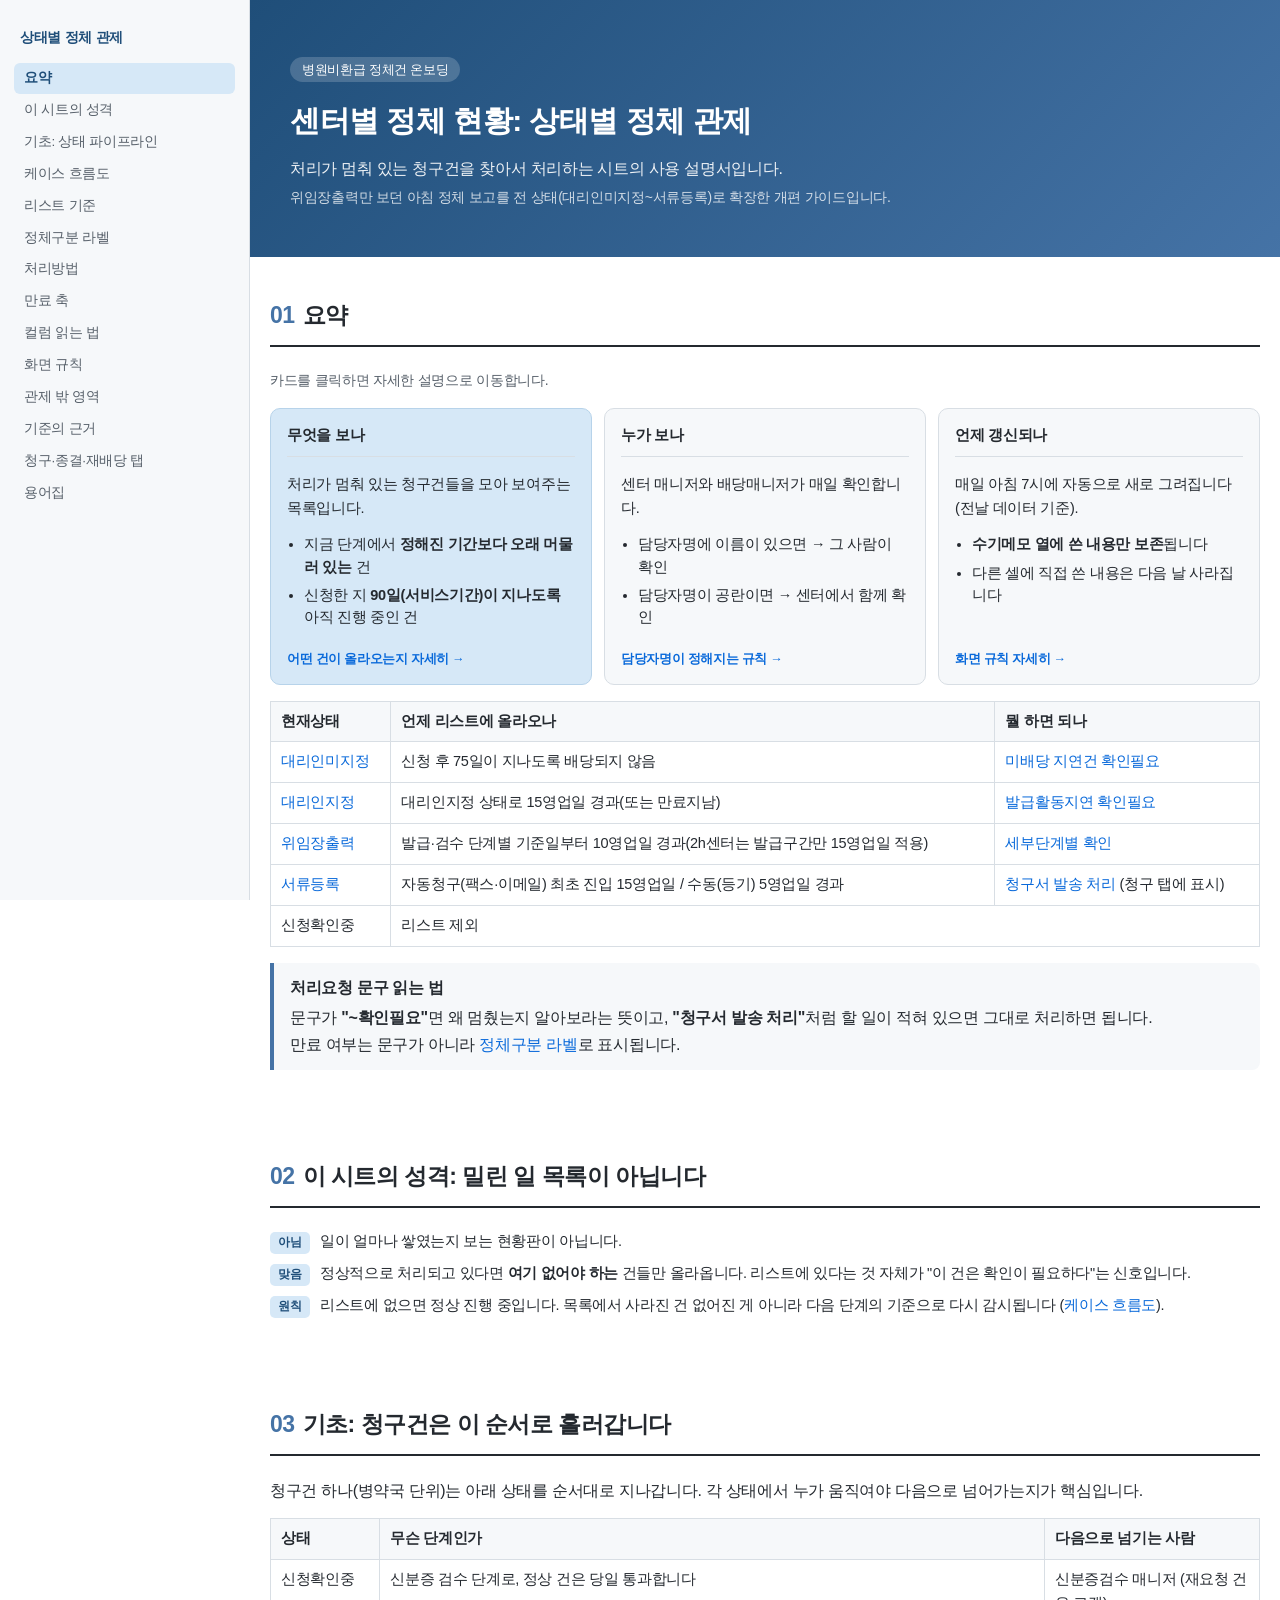
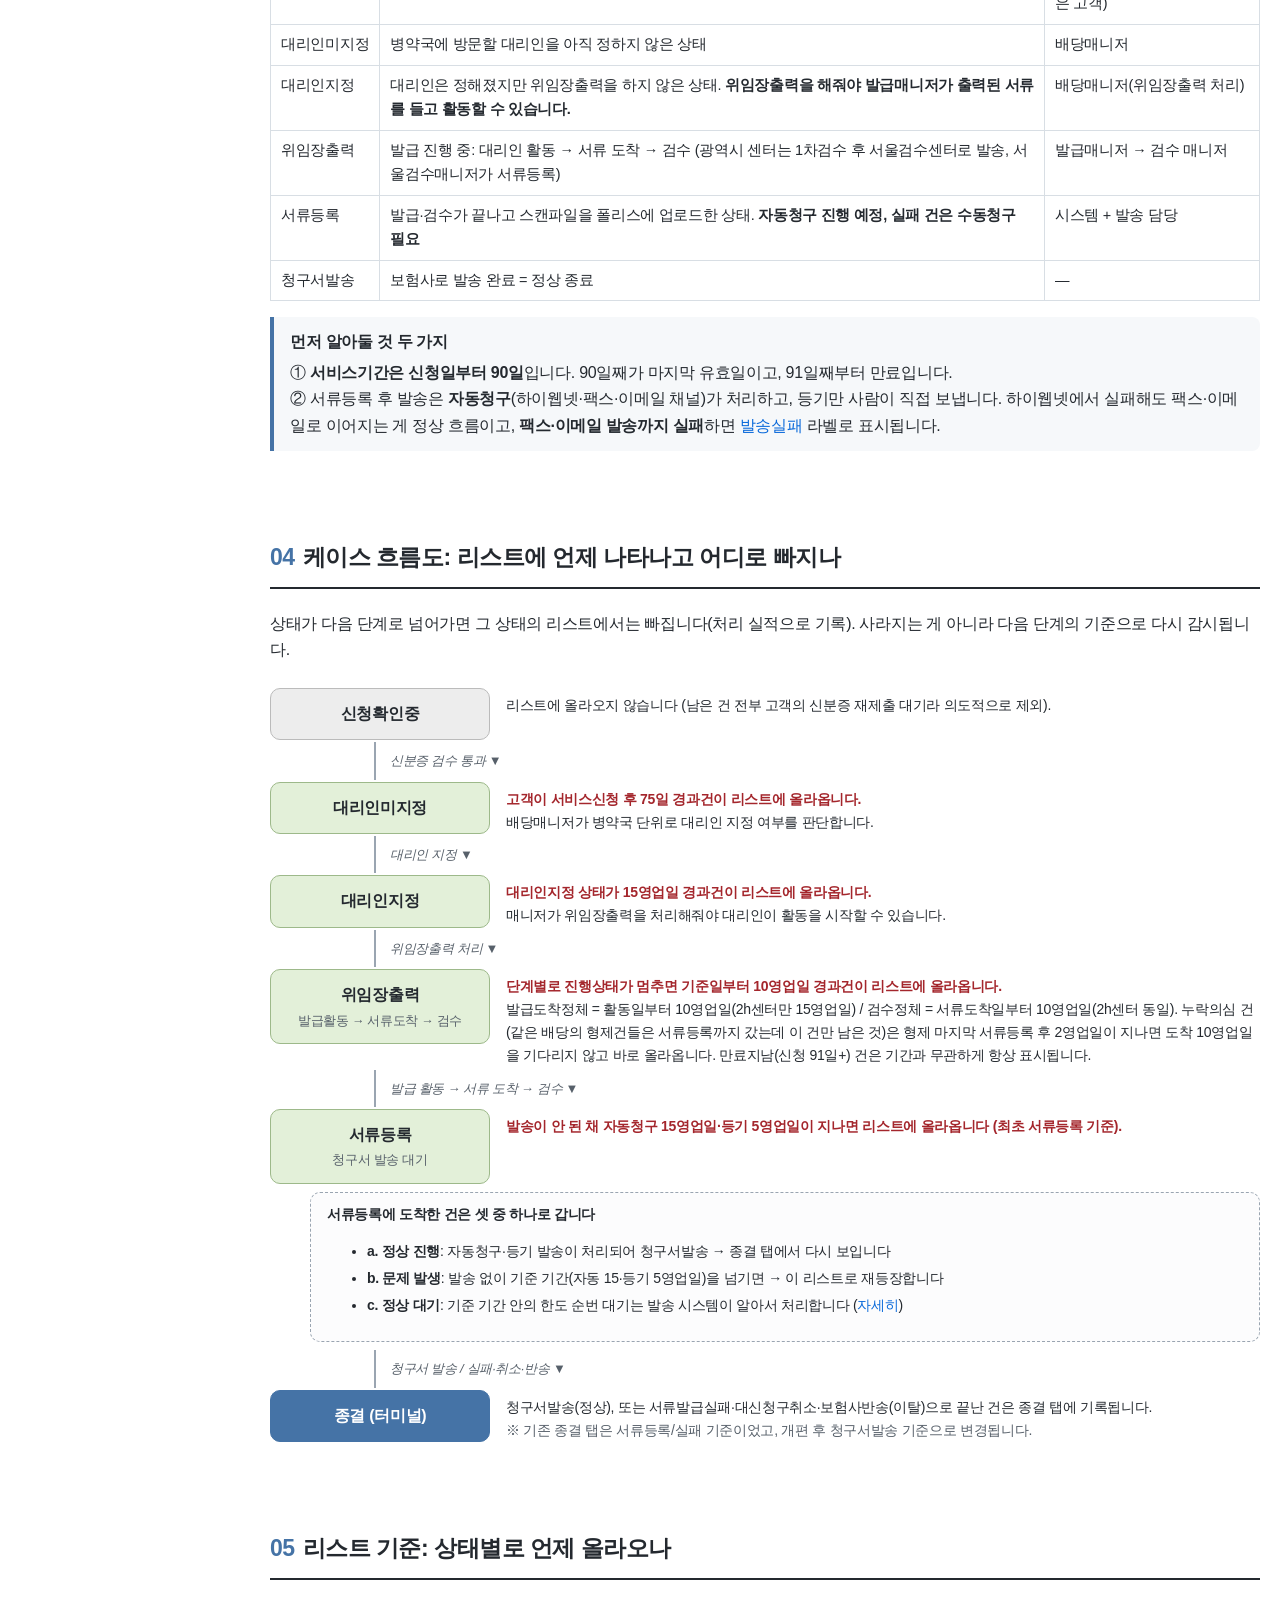
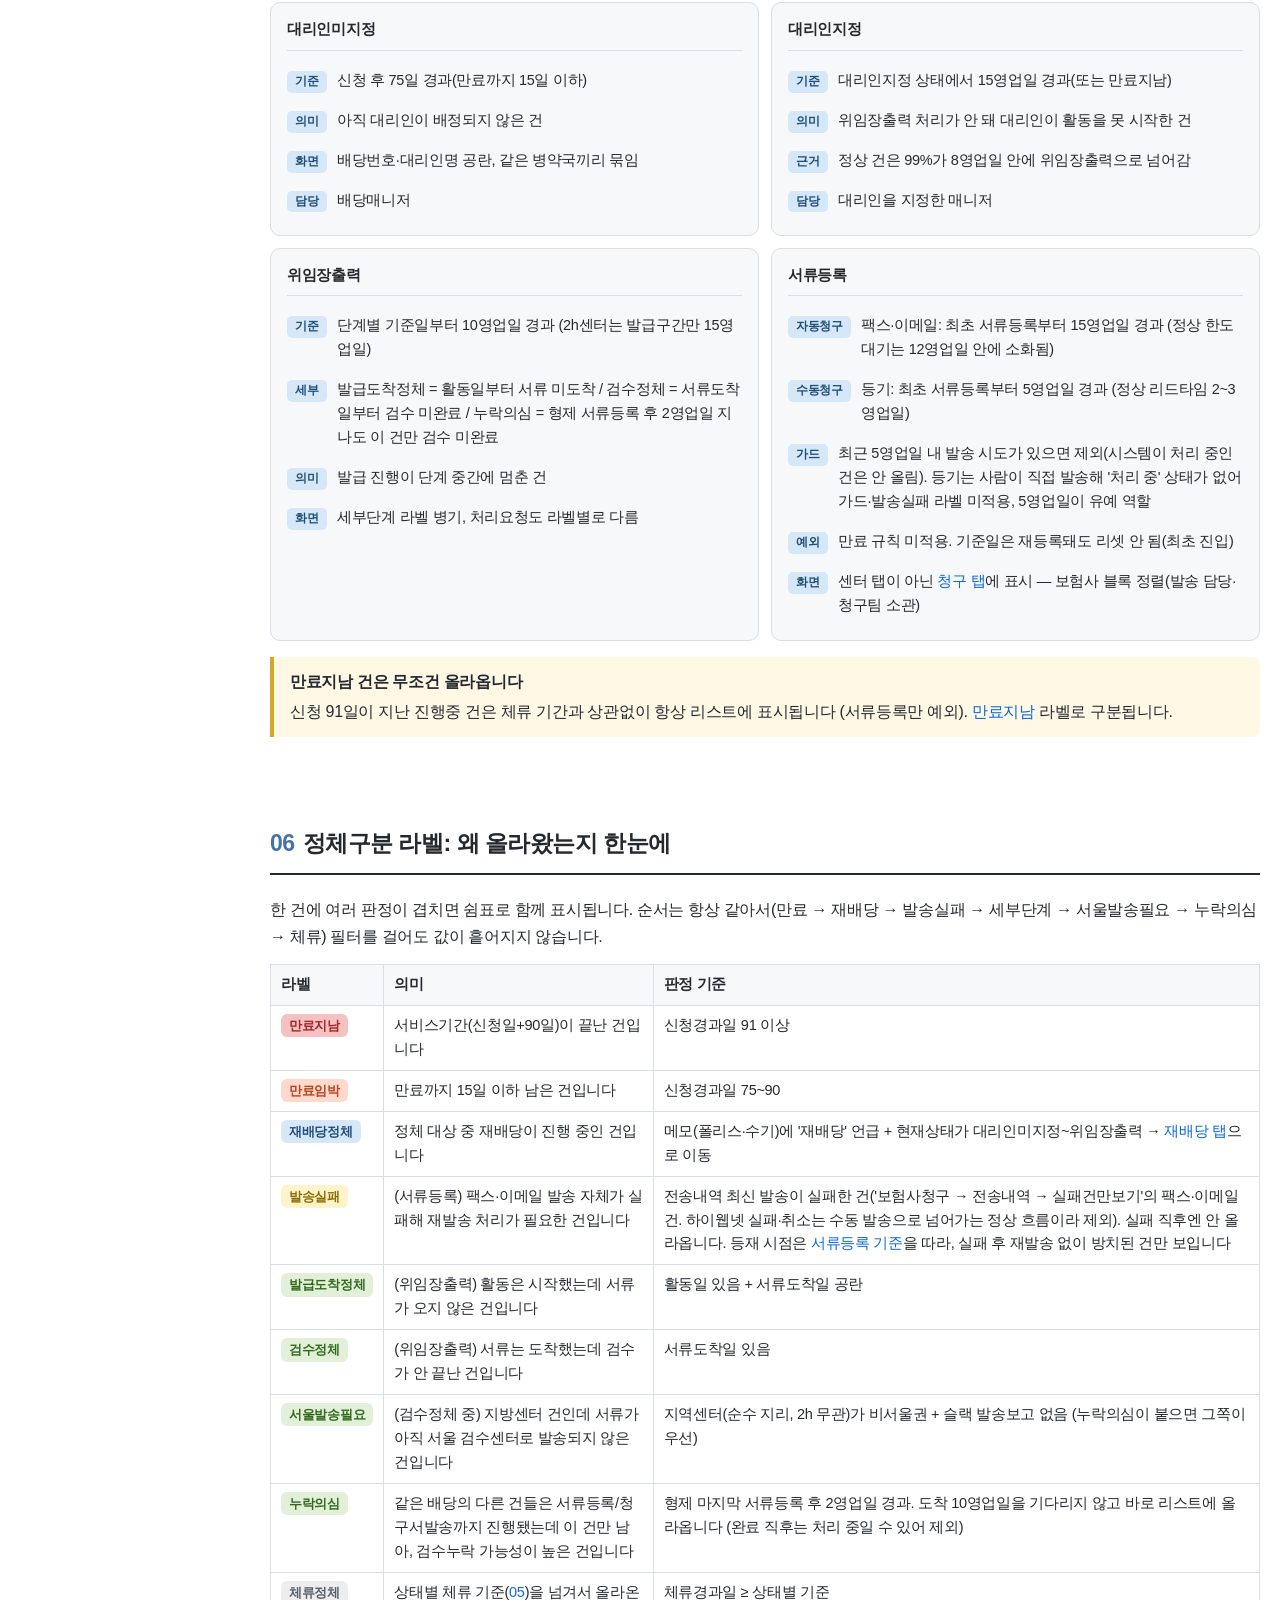
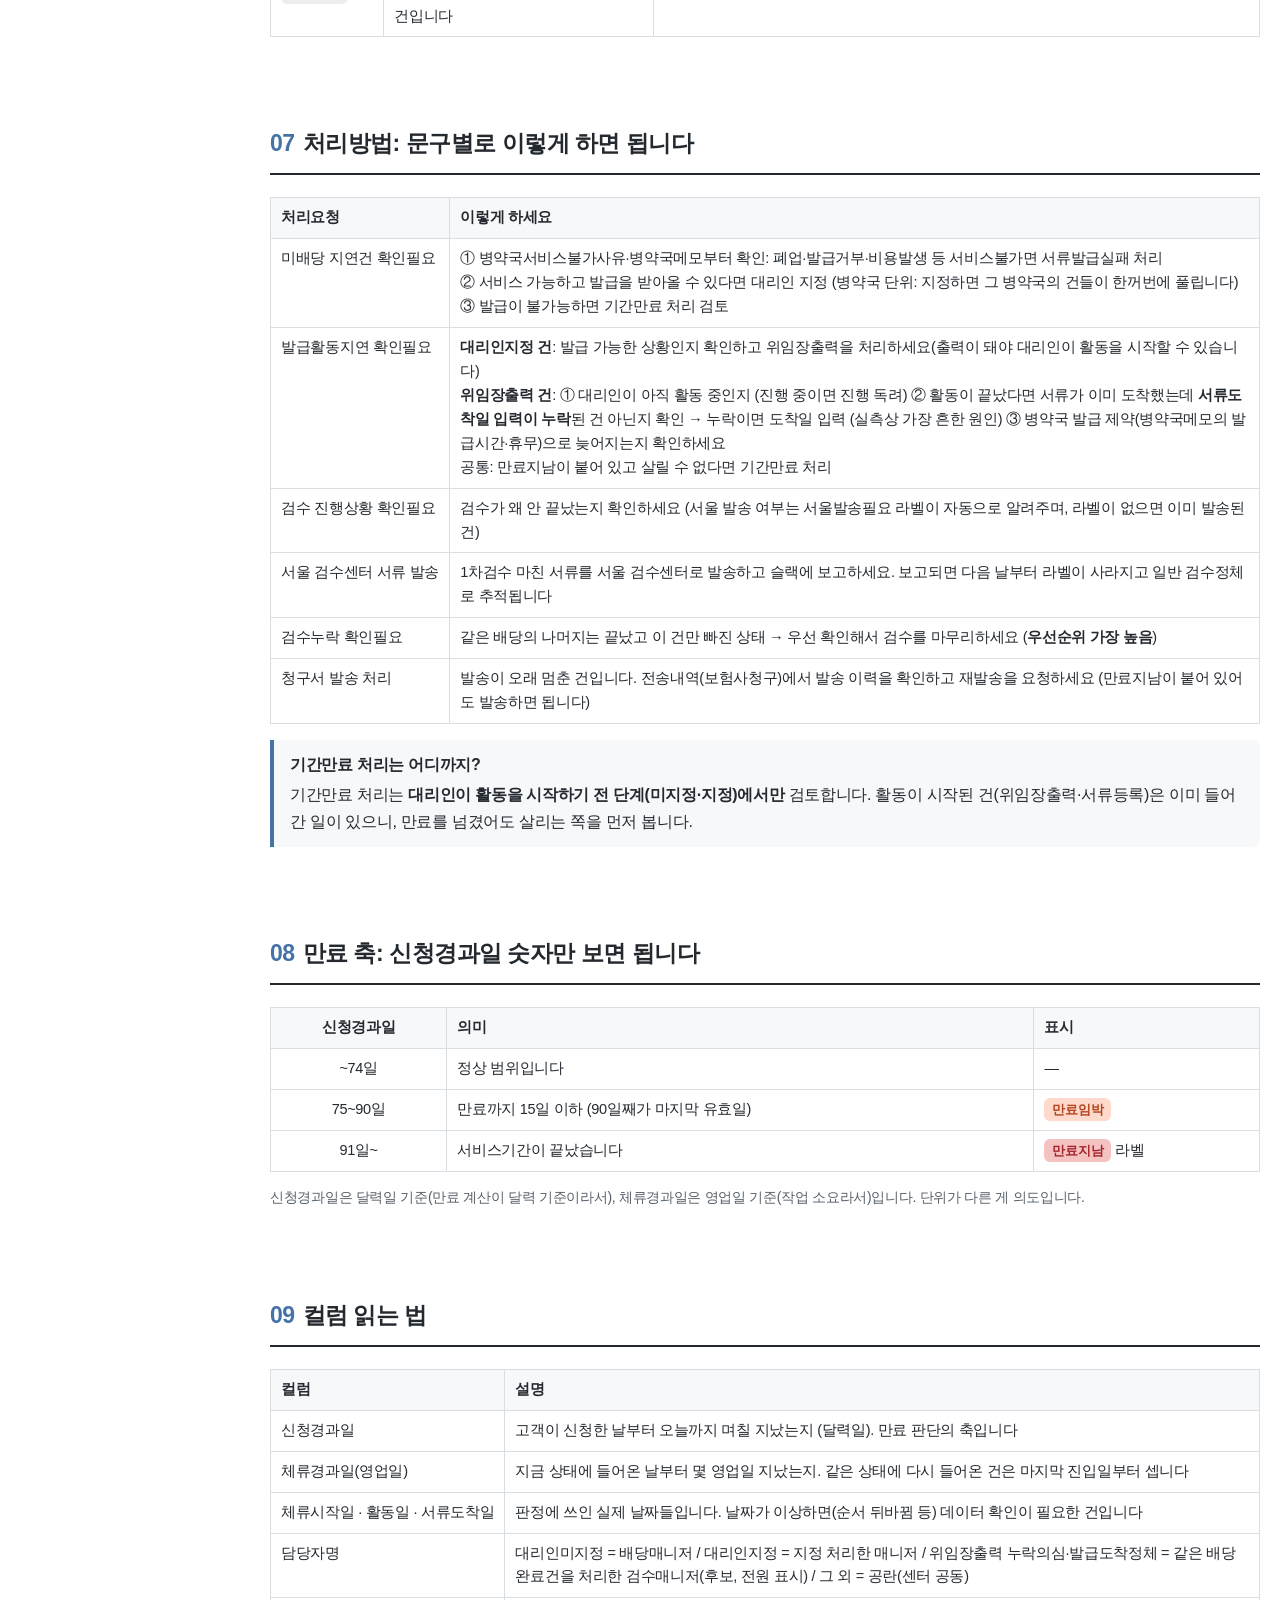
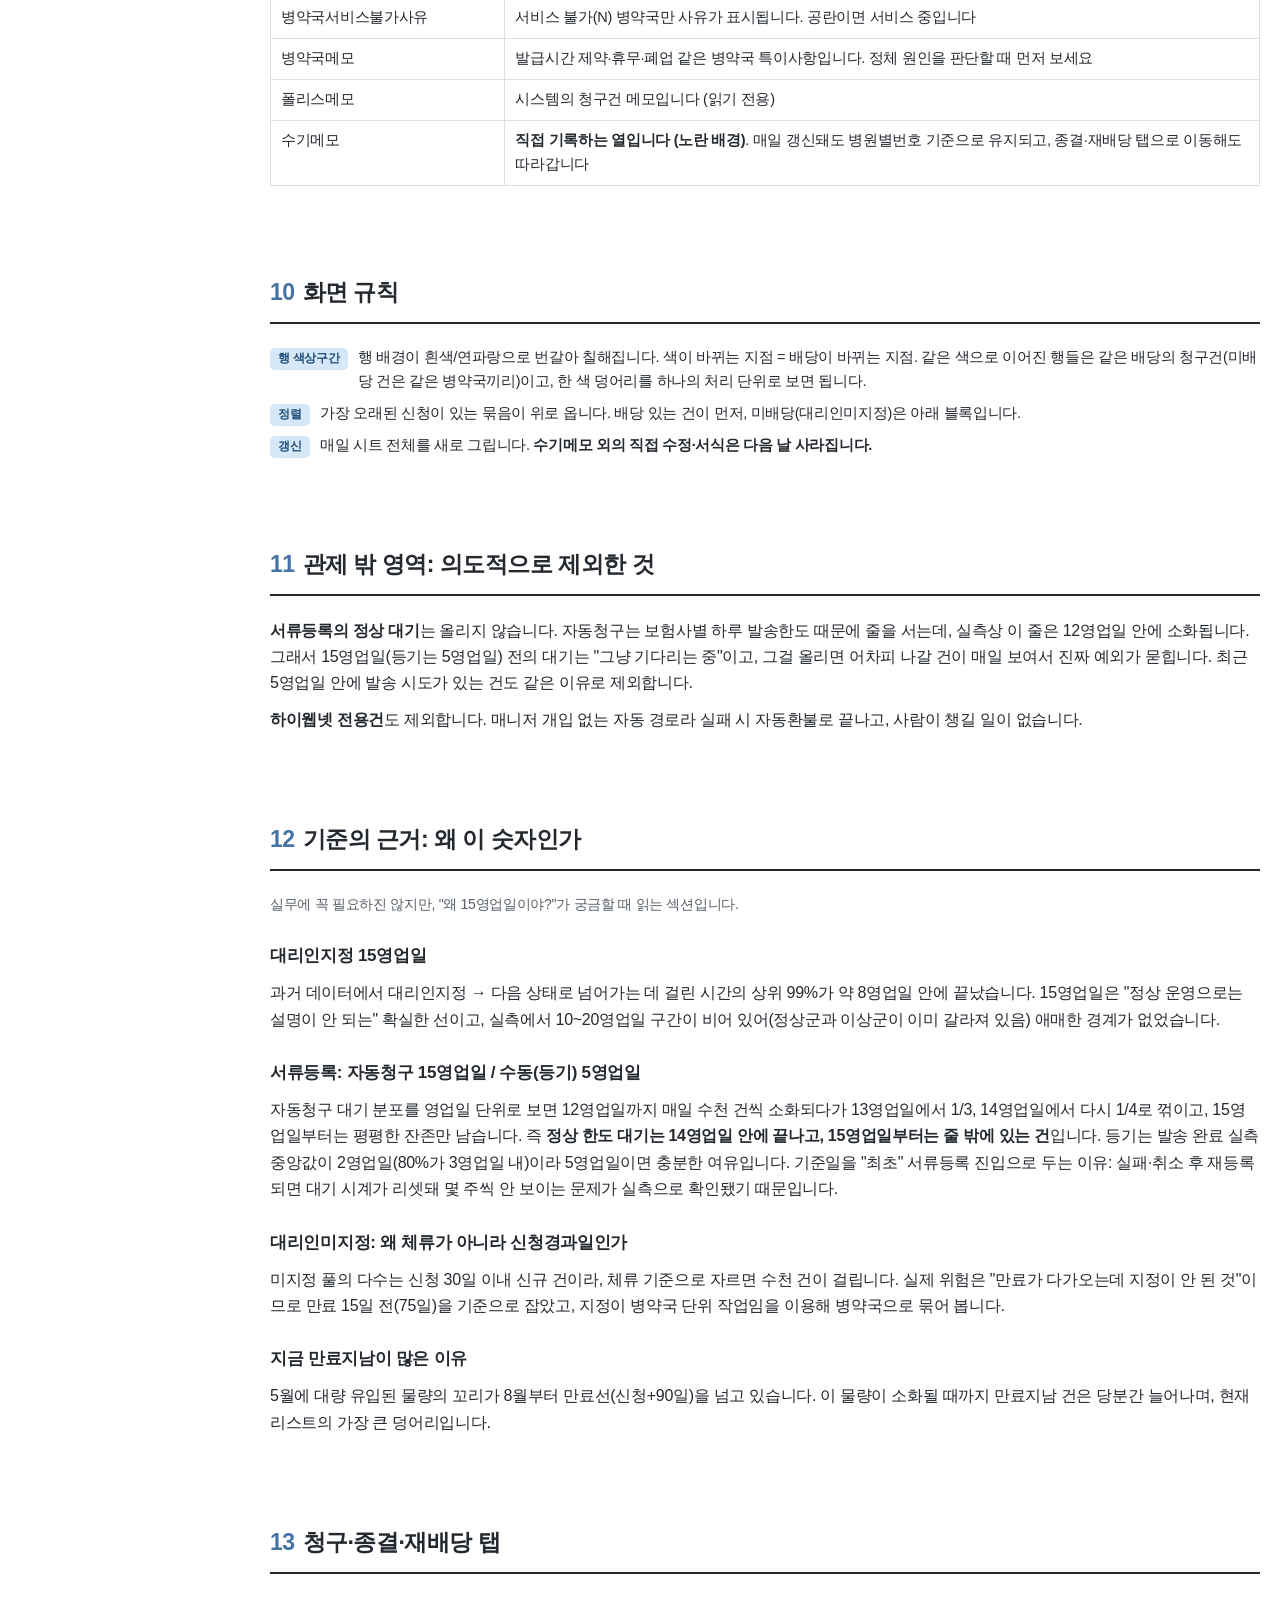
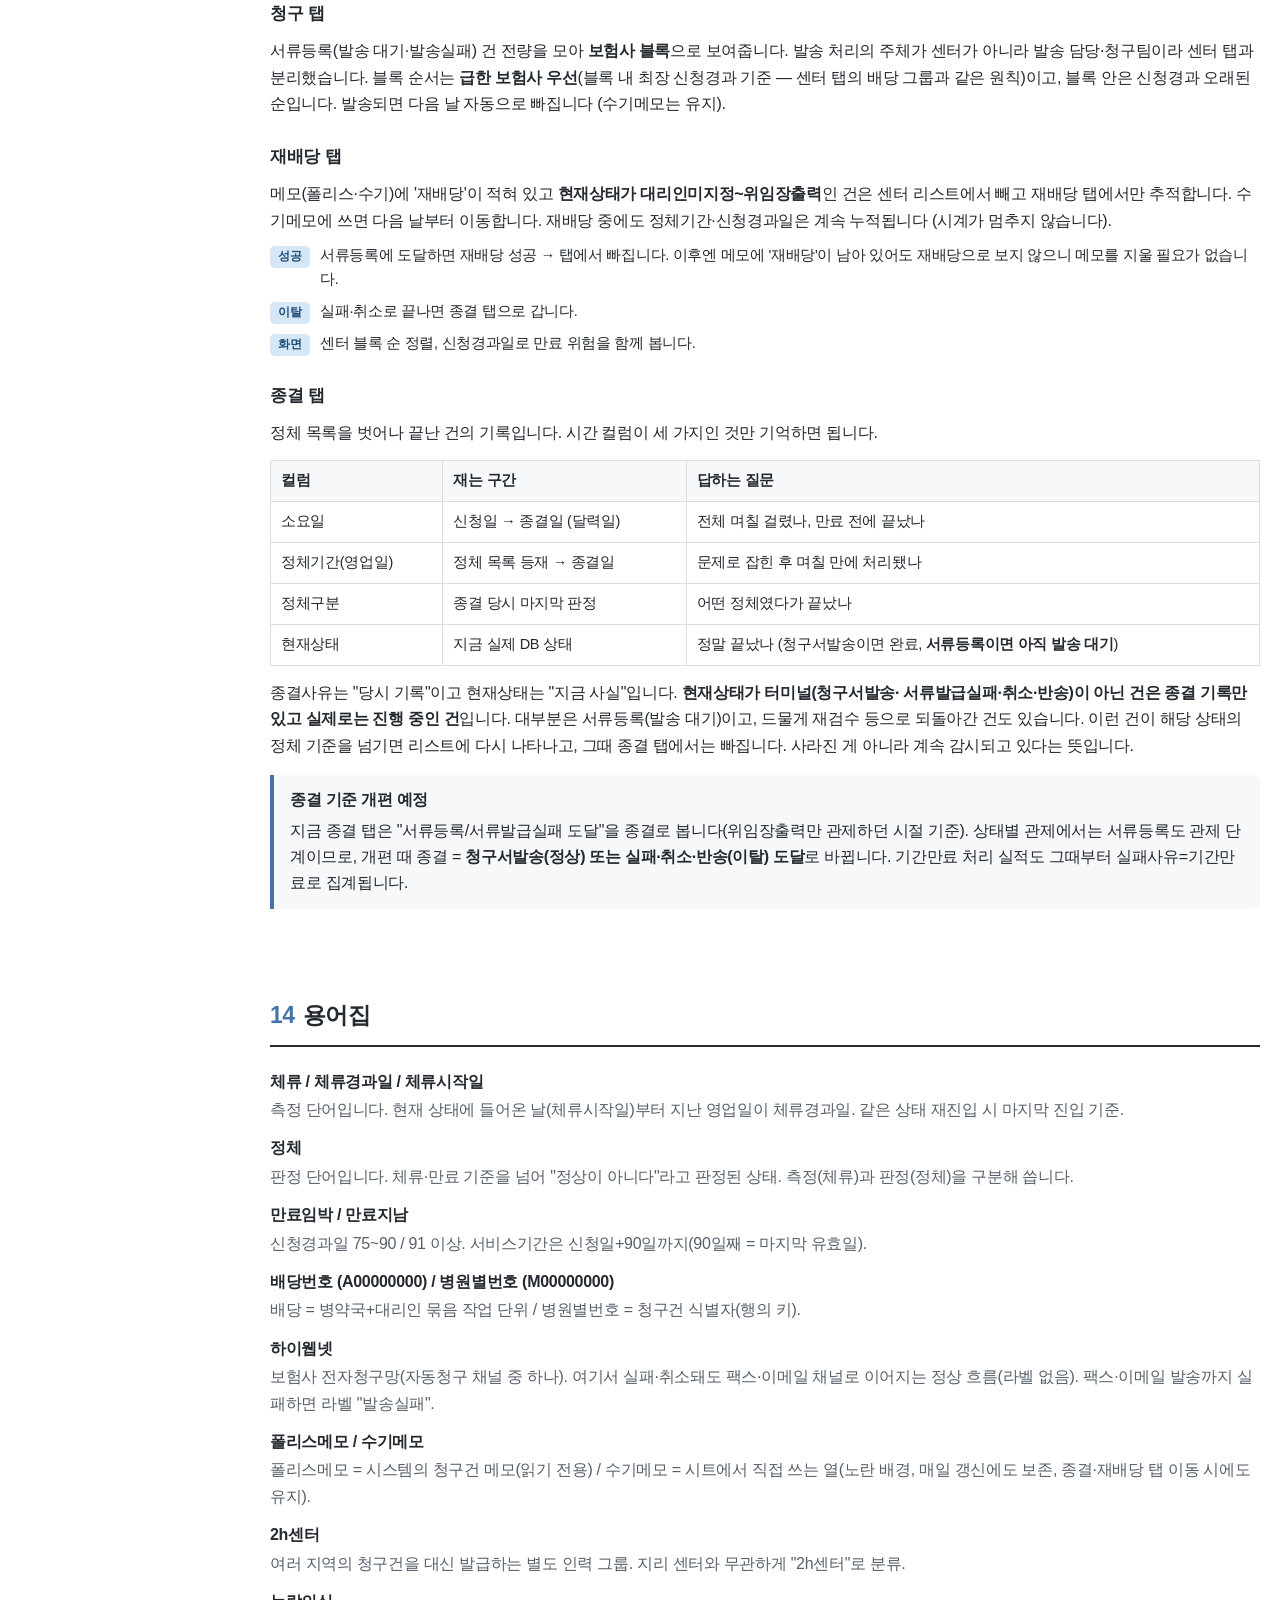
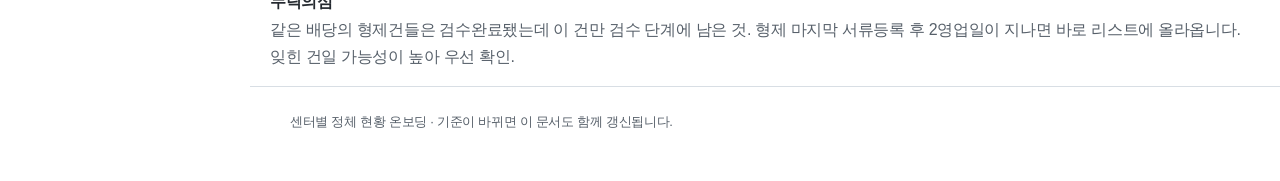
==== commit ea2ae777: "docs: 문서 업데이트 Co-Authored-By: Claude Fable 5 <noreply@anthropic.com>" ====
--- a/status-aging.html
+++ b/status-aging.html
@@ -70,7 +70,7 @@
     <tr><th>현재상태</th><th>언제 리스트에 올라오나</th><th>뭘 하면 되나</th></tr>
     <tr><td><a href="#criteria">대리인미지정</a></td><td>신청 후 75일이 지나도록 배당되지 않음</td><td><a href="#actions">미배당 지연건 확인필요</a></td></tr>
     <tr><td><a href="#criteria">대리인지정</a></td><td>대리인지정 상태로 15영업일 경과(또는 만료지남)</td><td><a href="#actions">발급활동지연 확인필요</a></td></tr>
-    <tr><td><a href="#criteria">위임장출력</a></td><td>발급·검수 단계별 기준일부터 10영업일 경과(협력센터는 발급구간만 15영업일 적용)</td><td><a href="#actions">세부단계별 확인</a></td></tr>
+    <tr><td><a href="#criteria">위임장출력</a></td><td>발급·검수 단계별 기준일부터 10영업일 경과(2h센터는 발급구간만 15영업일 적용)</td><td><a href="#actions">세부단계별 확인</a></td></tr>
     <tr><td><a href="#criteria">서류등록</a></td><td>자동청구(팩스·이메일) 최초 진입 15영업일 / 수동(등기) 5영업일 경과</td><td><a href="#actions">청구서 발송 처리</a> (청구 탭에 표시)</td></tr>
     <tr><td>신청확인중</td><td colspan="2">리스트 제외</td></tr>
   </table>
@@ -123,7 +123,7 @@
     <div class="farrow">위임장출력 처리 ▼</div>
     <div class="fnode"><div class="fbox">위임장출력<span class="s">발급활동 → 서류도착 → 검수</span></div>
       <div class="fnote"><span class="crit">단계별로 진행상태가 멈추면 기준일부터 10영업일 경과건이 리스트에 올라옵니다.</span><br>
-        발급도착정체 = 활동일부터 10영업일(협력센터만 15영업일) / 검수정체 = 서류도착일부터 10영업일(협력센터 동일).
+        발급도착정체 = 활동일부터 10영업일(2h센터만 15영업일) / 검수정체 = 서류도착일부터 10영업일(2h센터 동일).
         누락의심 건(같은 배당의 형제건들은 서류등록까지 갔는데 이 건만 남은 것)은 형제 마지막 서류등록 후 2영업일이 지나면 도착 10영업일을 기다리지 않고 바로 올라옵니다.
         만료지남(신청 91일+) 건은 기간과 무관하게 항상 표시됩니다.</div></div>
     <div class="farrow">발급 활동 → 서류 도착 → 검수 ▼</div>
@@ -158,7 +158,7 @@
       <div class="kv"><span class="k">근거</span><span>정상 건은 99%가 8영업일 안에 위임장출력으로 넘어감</span></div>
       <div class="kv"><span class="k">담당</span><span>대리인을 지정한 매니저</span></div></div>
     <div class="card"><b class="t">위임장출력</b>
-      <div class="kv"><span class="k">기준</span><span>단계별 기준일부터 10영업일 경과 (협력센터는 발급구간만 15영업일)</span></div>
+      <div class="kv"><span class="k">기준</span><span>단계별 기준일부터 10영업일 경과 (2h센터는 발급구간만 15영업일)</span></div>
       <div class="kv"><span class="k">세부</span><span>발급도착정체 = 활동일부터 서류 미도착 / 검수정체 = 서류도착일부터 검수 미완료 / 누락의심 = 형제 서류등록 후 2영업일 지나도 이 건만 검수 미완료</span></div>
       <div class="kv"><span class="k">의미</span><span>발급 진행이 단계 중간에 멈춘 건</span></div>
       <div class="kv"><span class="k">화면</span><span>세부단계 라벨 병기, 처리요청도 라벨별로 다름</span></div></div>
@@ -184,7 +184,7 @@
     <tr><td><span class="chip auto">발송실패</span></td><td>(서류등록) 팩스·이메일 발송 자체가 실패해 재발송 처리가 필요한 건입니다</td><td>전송내역 최신 발송이 실패한 건('보험사청구 → 전송내역 → 실패건만보기'의 팩스·이메일 건. 하이웹넷 실패·취소는 수동 발송으로 넘어가는 정상 흐름이라 제외). 실패 직후엔 안 올라옵니다. 등재 시점은 <a href="#criteria">서류등록 기준</a>을 따라, 실패 후 재발송 없이 방치된 건만 보입니다</td></tr>
     <tr><td><span class="chip stg">발급도착정체</span></td><td>(위임장출력) 활동은 시작했는데 서류가 오지 않은 건입니다</td><td>활동일 있음 + 서류도착일 공란</td></tr>
     <tr><td><span class="chip stg">검수정체</span></td><td>(위임장출력) 서류는 도착했는데 검수가 안 끝난 건입니다</td><td>서류도착일 있음</td></tr>
-    <tr><td><span class="chip stg">서울발송필요</span></td><td>(검수정체 중) 지방센터 건인데 서류가 아직 서울 검수센터로 발송되지 않은 건입니다</td><td>지역센터(순수 지리, 협력센터 무관)가 비서울권 + 슬랙 발송보고 없음 (누락의심이 붙으면 그쪽이 우선)</td></tr>
+    <tr><td><span class="chip stg">서울발송필요</span></td><td>(검수정체 중) 지방센터 건인데 서류가 아직 서울 검수센터로 발송되지 않은 건입니다</td><td>지역센터(순수 지리, 2h 무관)가 비서울권 + 슬랙 발송보고 없음 (누락의심이 붙으면 그쪽이 우선)</td></tr>
     <tr><td><span class="chip stg">누락의심</span></td><td>같은 배당의 다른 건들은 서류등록/청구서발송까지 진행됐는데 이 건만 남아, 검수누락 가능성이 높은 건입니다</td><td>형제 마지막 서류등록 후 2영업일 경과. 도착 10영업일을 기다리지 않고 바로 리스트에 올라옵니다 (완료 직후는 처리 중일 수 있어 제외)</td></tr>
     <tr><td><span class="chip dw">체류정체</span></td><td>상태별 체류 기준(<a href="#criteria">05</a>)을 넘겨서 올라온 건입니다</td><td>체류경과일 ≥ 상태별 기준</td></tr>
   </table>
@@ -327,8 +327,8 @@
     <dd>보험사 전자청구망(자동청구 채널 중 하나). 여기서 실패·취소돼도 팩스·이메일 채널로 이어지는 정상 흐름(라벨 없음). 팩스·이메일 발송까지 실패하면 라벨 "발송실패".</dd>
     <dt>폴리스메모 / 수기메모</dt>
     <dd>폴리스메모 = 시스템의 청구건 메모(읽기 전용) / 수기메모 = 시트에서 직접 쓰는 열(노란 배경, 매일 갱신에도 보존, 종결·재배당 탭 이동 시에도 유지).</dd>
-    <dt>협력센터</dt>
-    <dd>여러 지역의 청구건을 대신 발급하는 별도 인력 그룹. 지리 센터와 무관하게 "협력센터"로 분류.</dd>
+    <dt>2h센터</dt>
+    <dd>여러 지역의 청구건을 대신 발급하는 별도 인력 그룹. 지리 센터와 무관하게 "2h센터"로 분류.</dd>
     <dt>누락의심</dt>
     <dd>같은 배당의 형제건들은 검수완료됐는데 이 건만 검수 단계에 남은 것. 형제 마지막 서류등록 후 2영업일이 지나면 바로 리스트에 올라옵니다. 잊힌 건일 가능성이 높아 우선 확인.</dd>
   </dl>
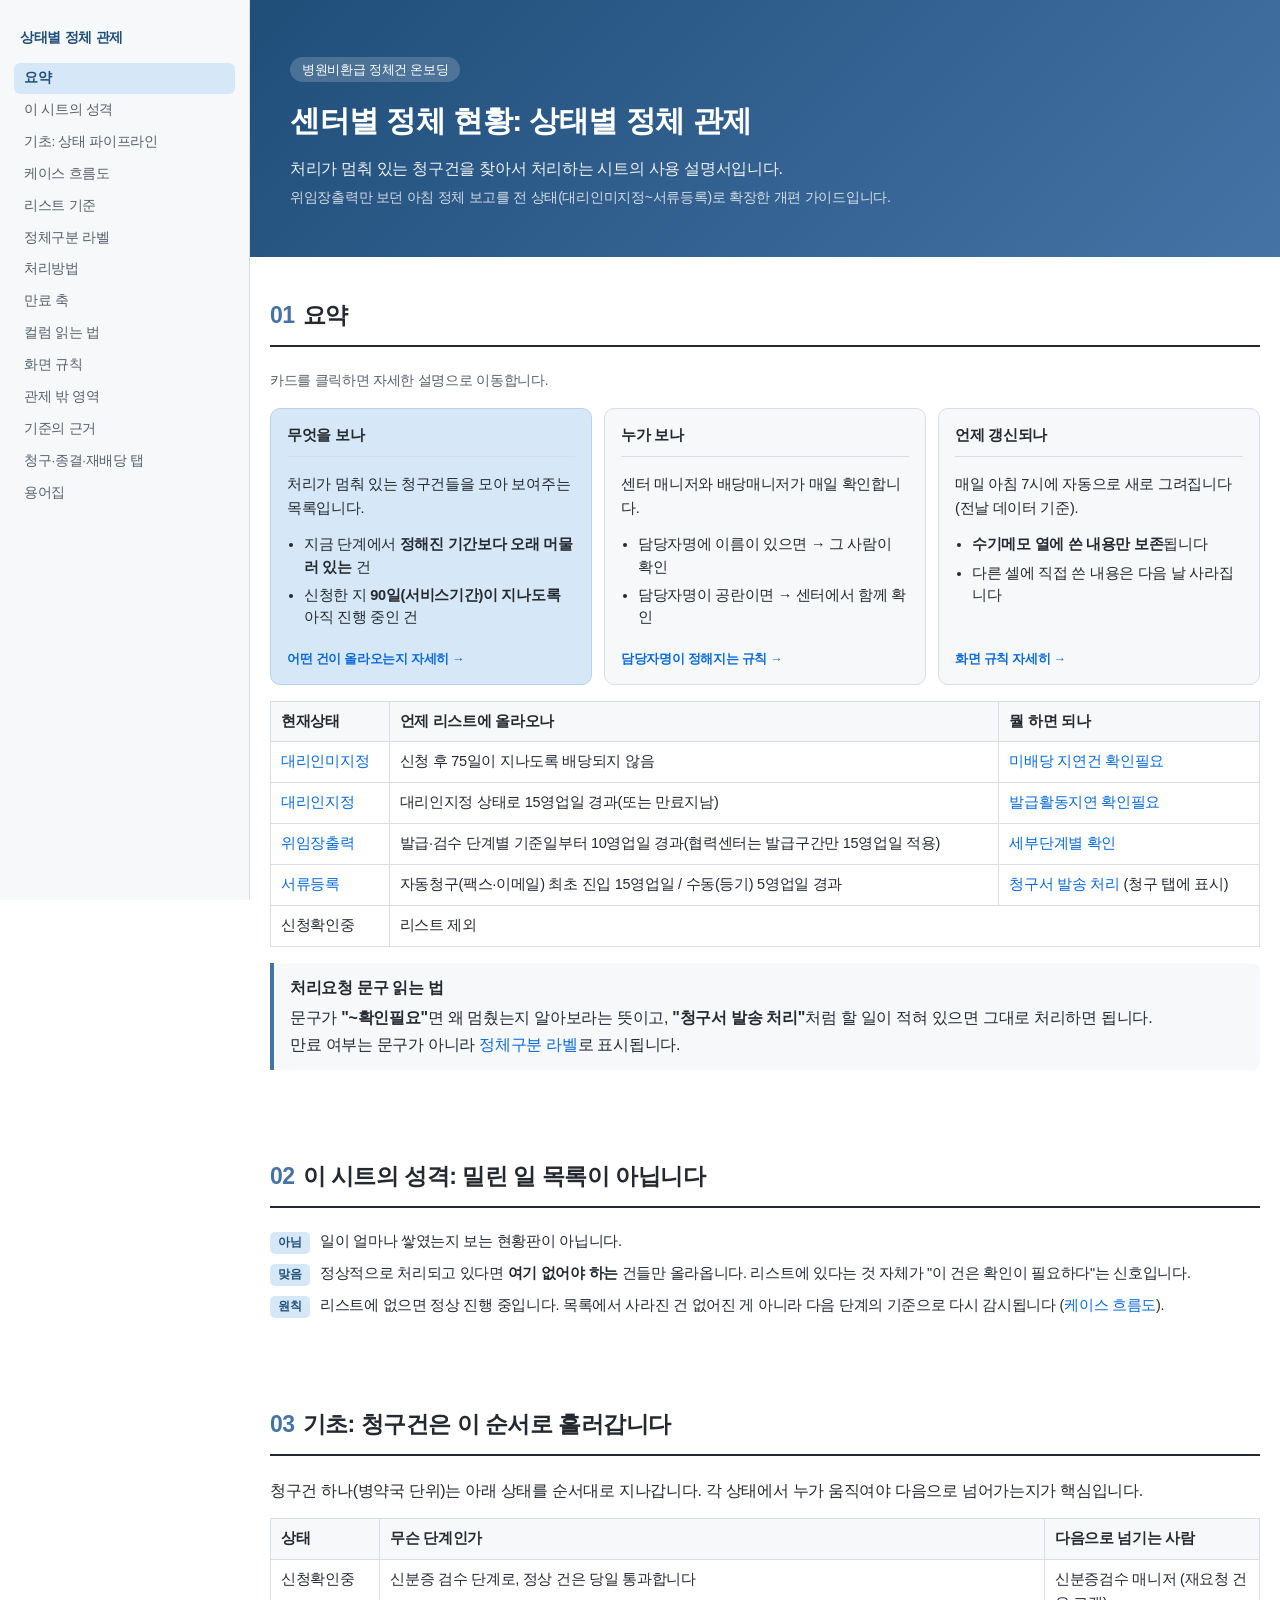
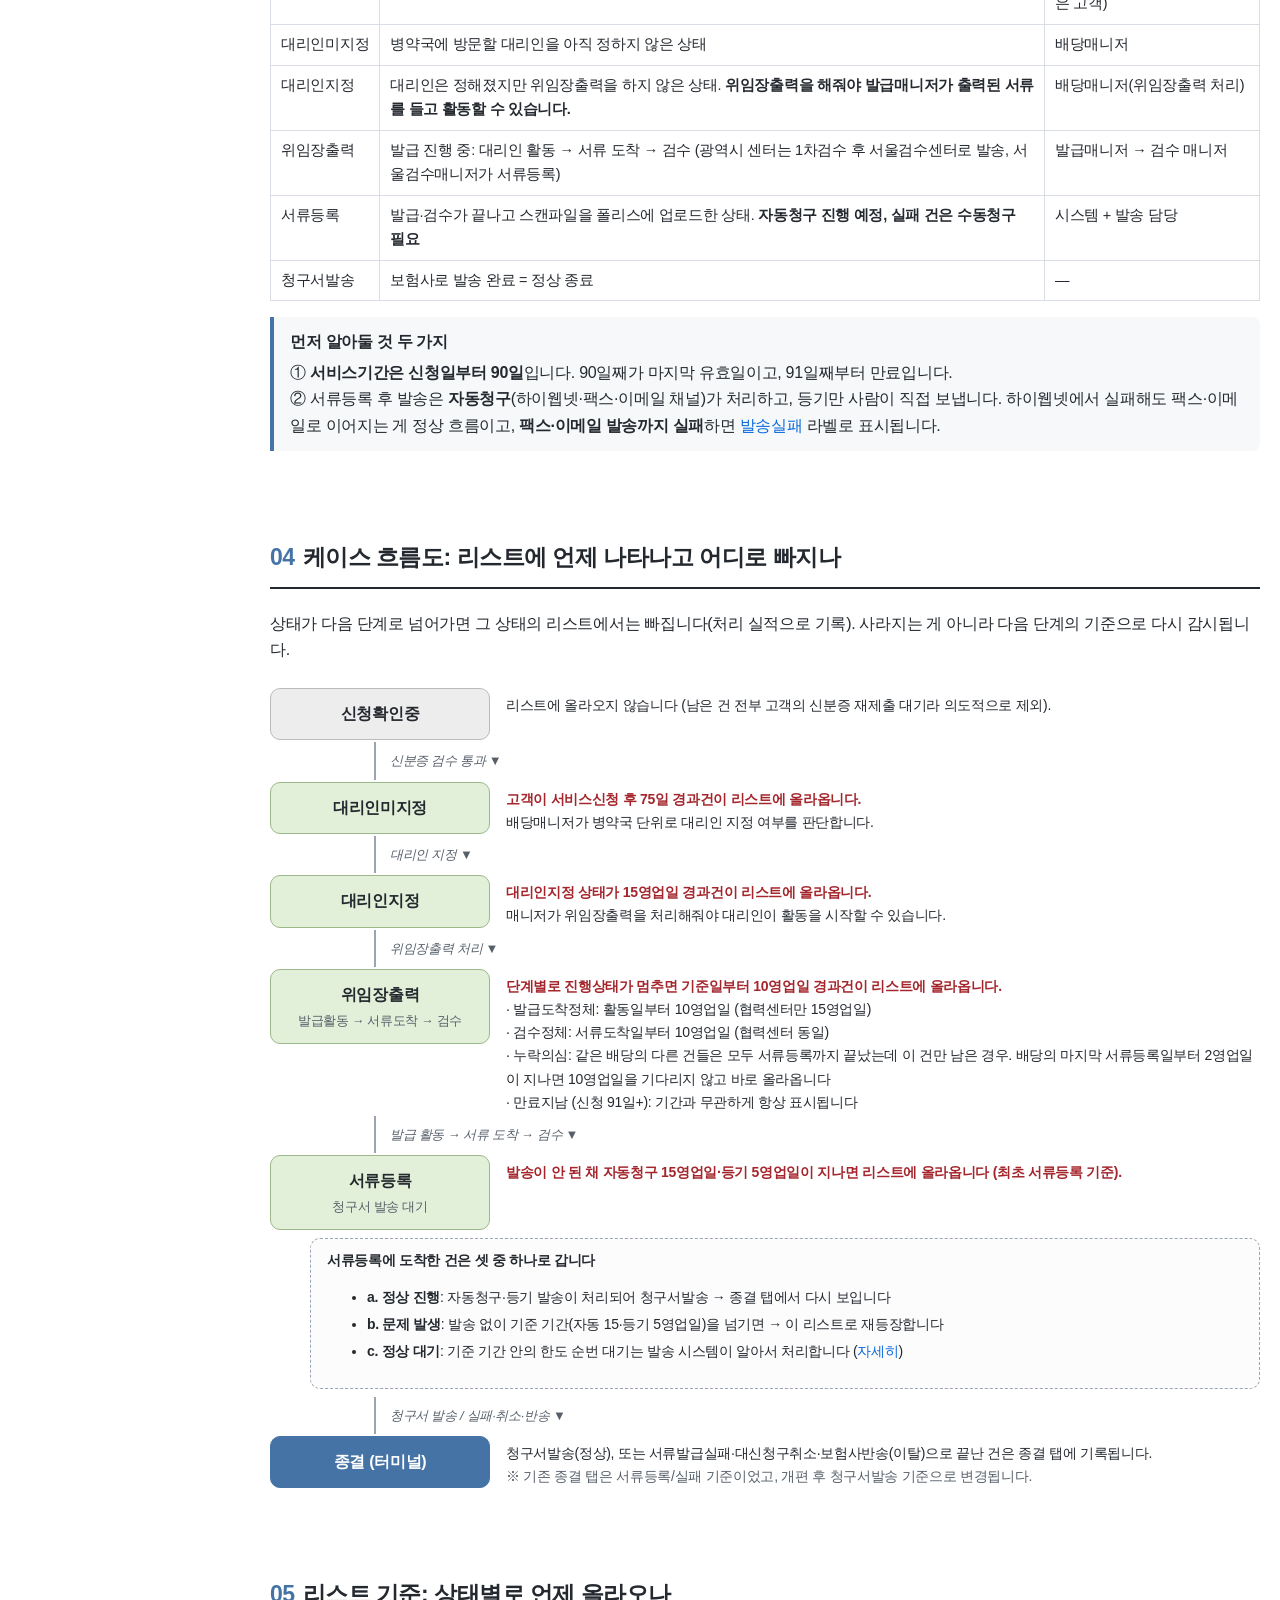
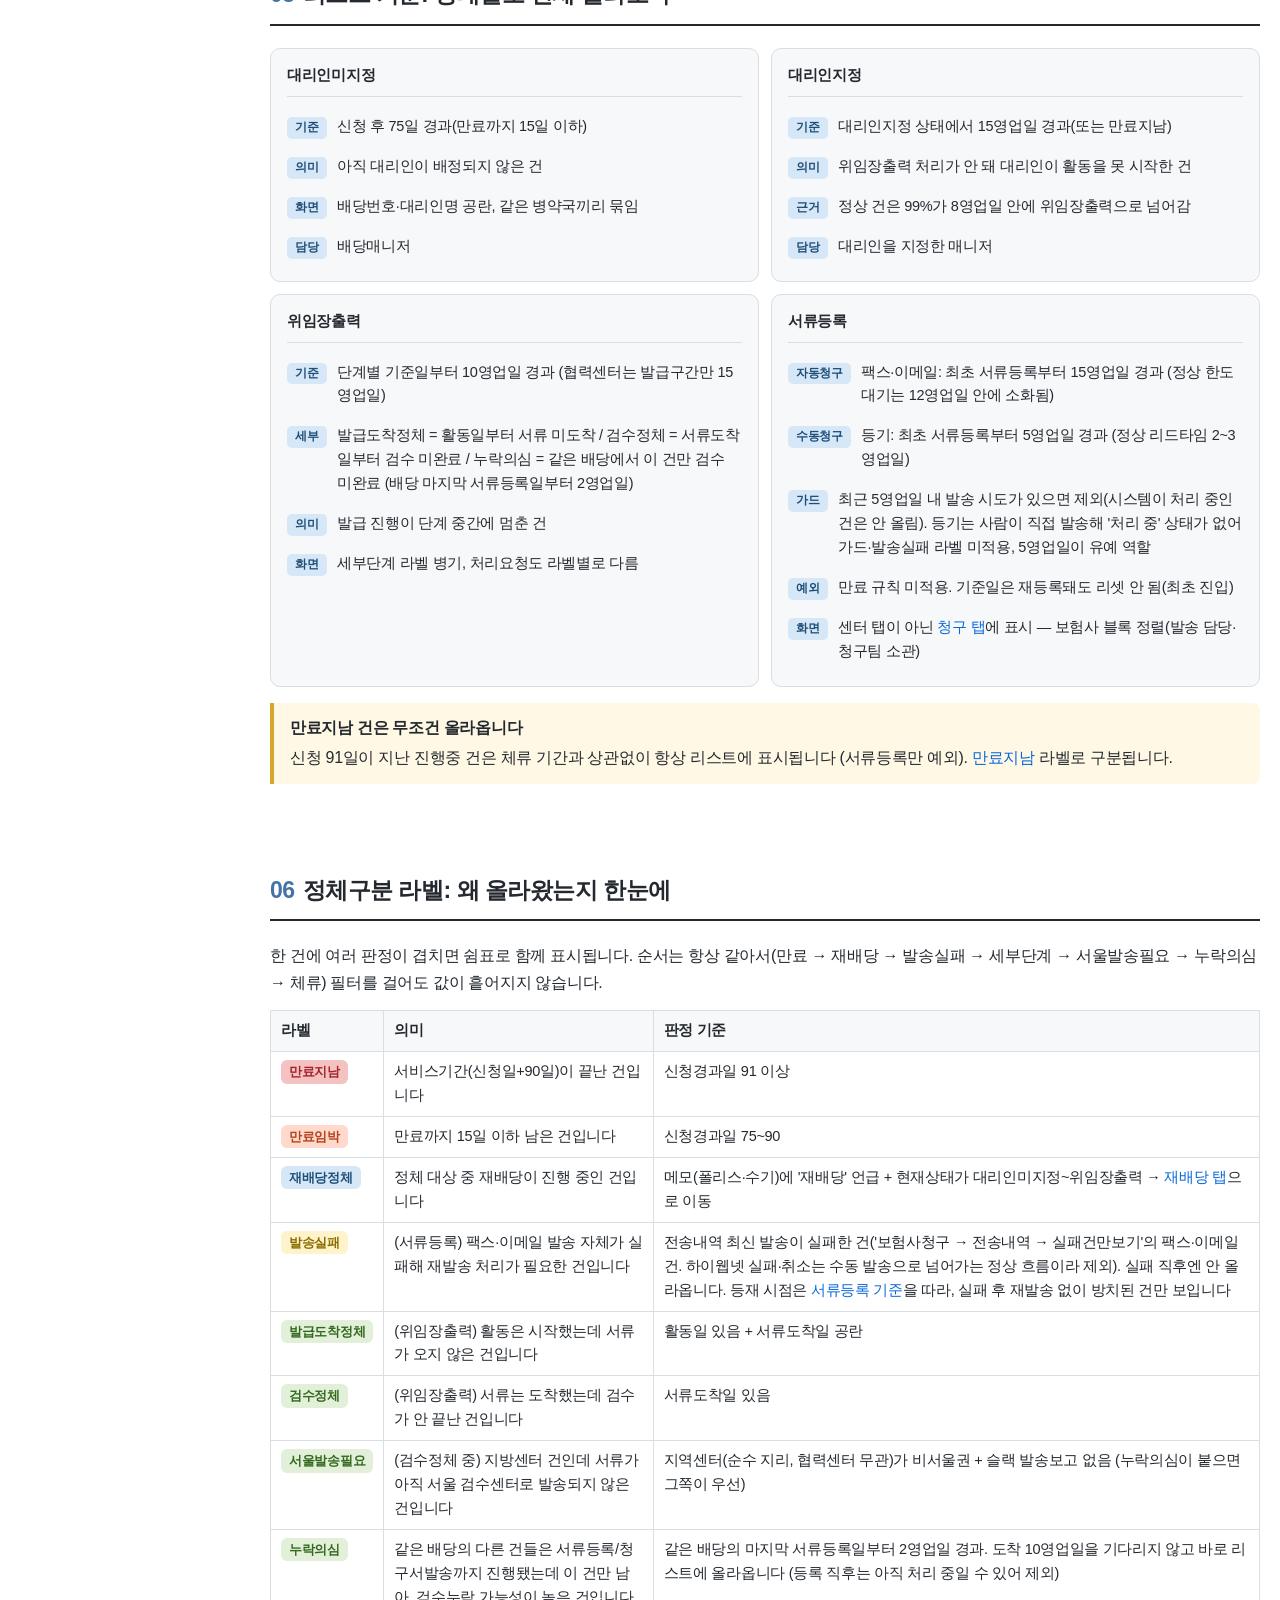
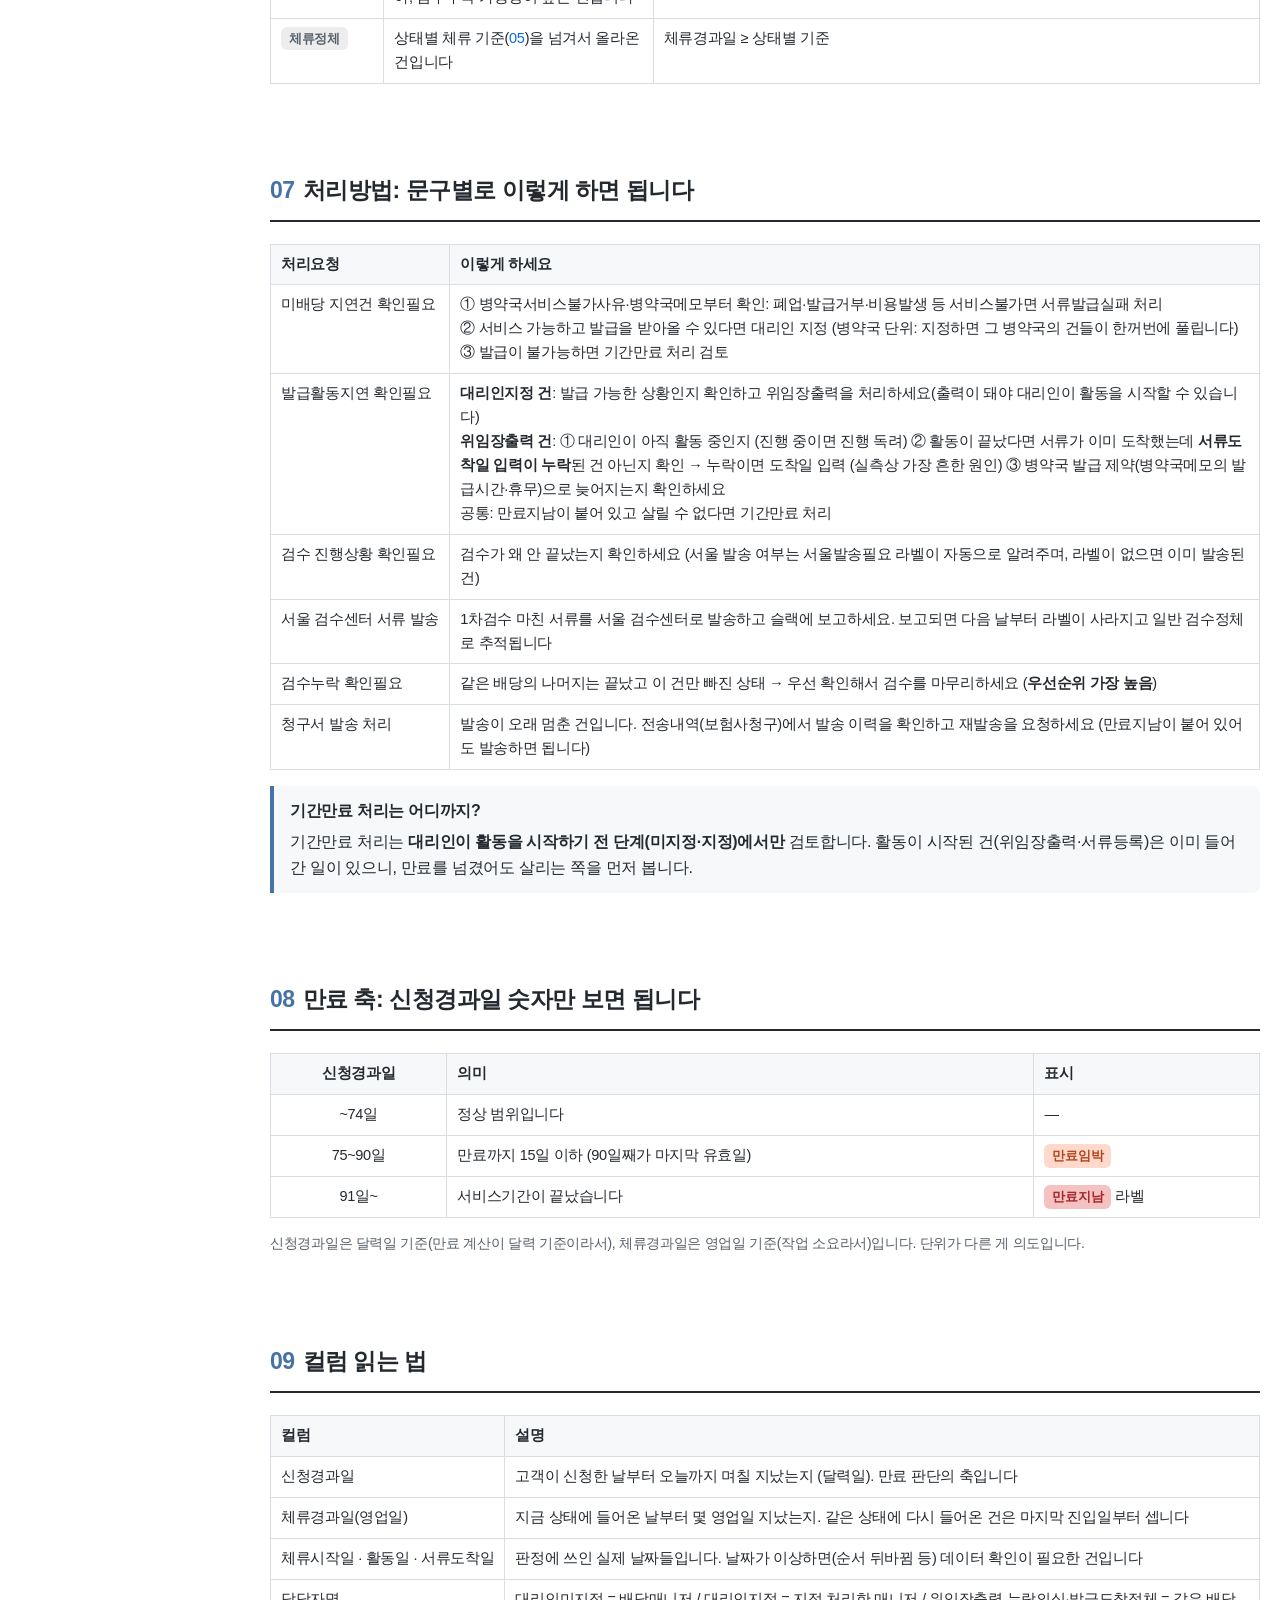
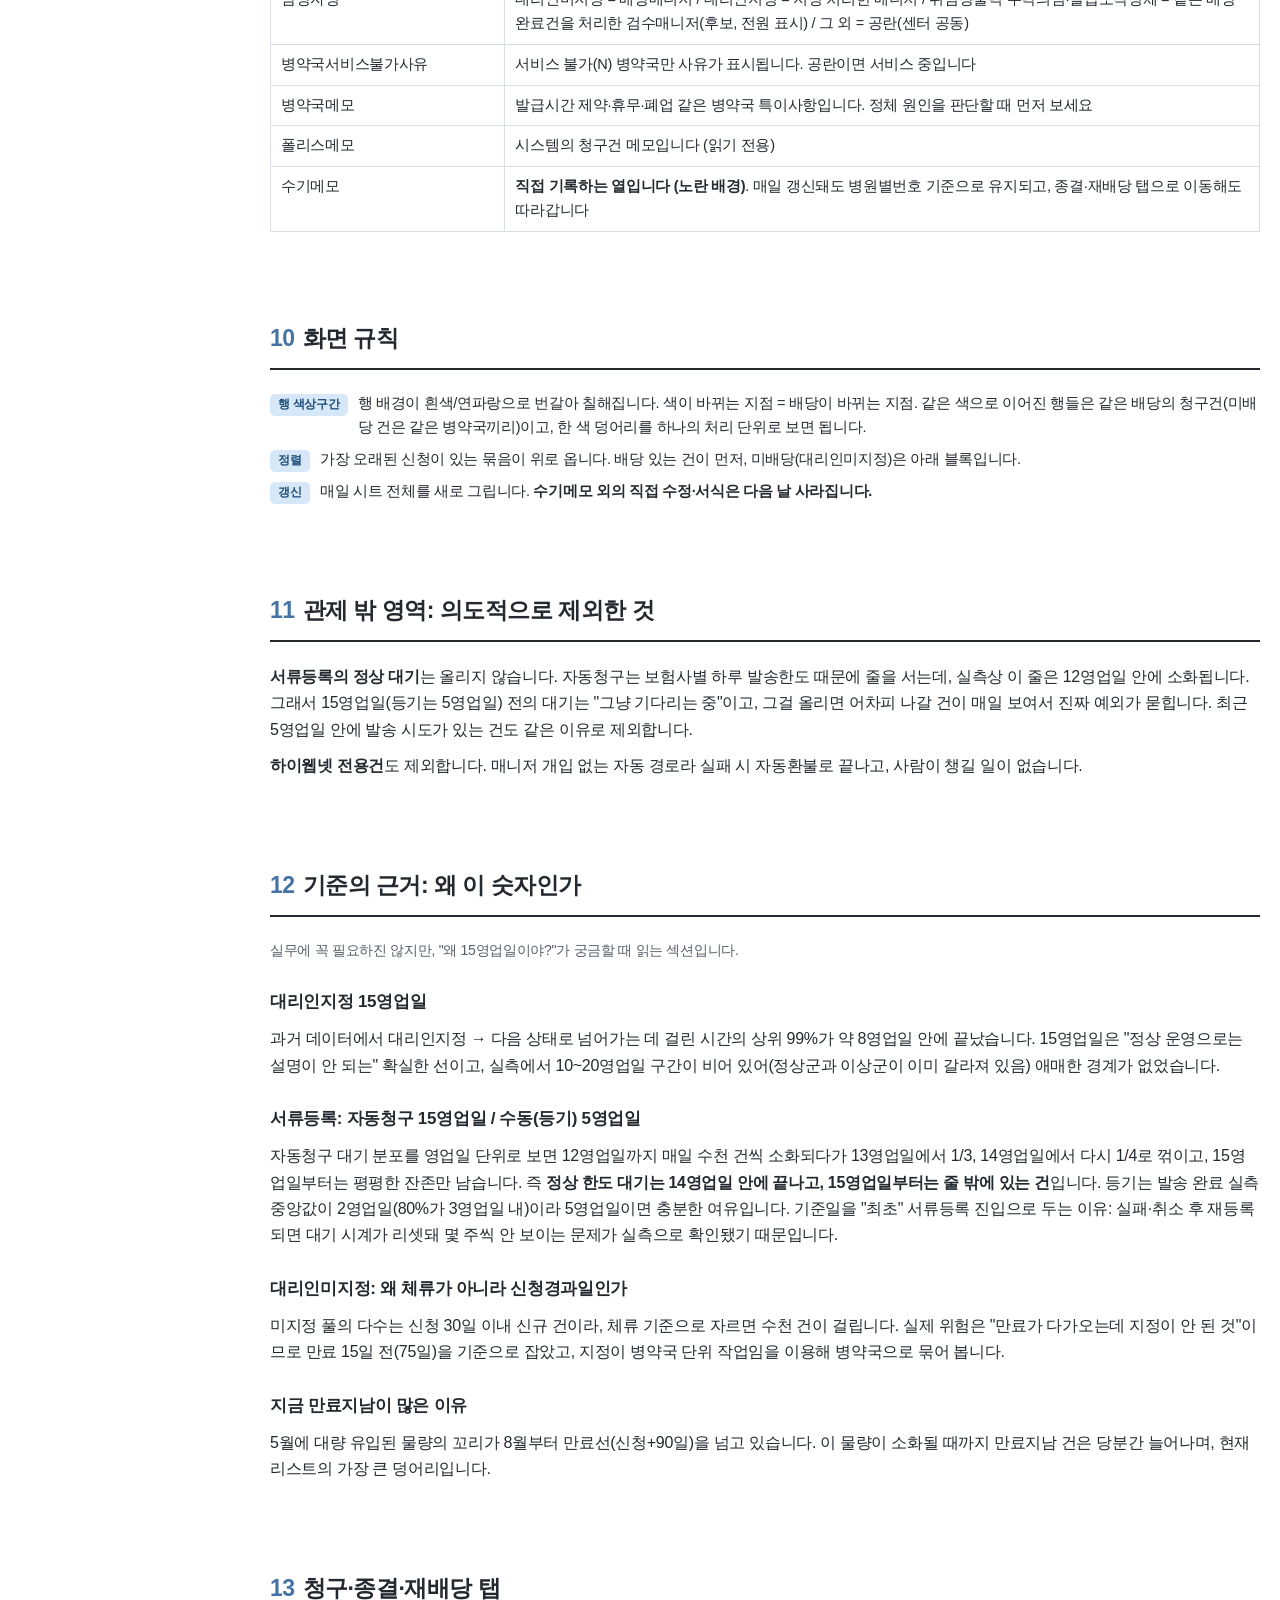
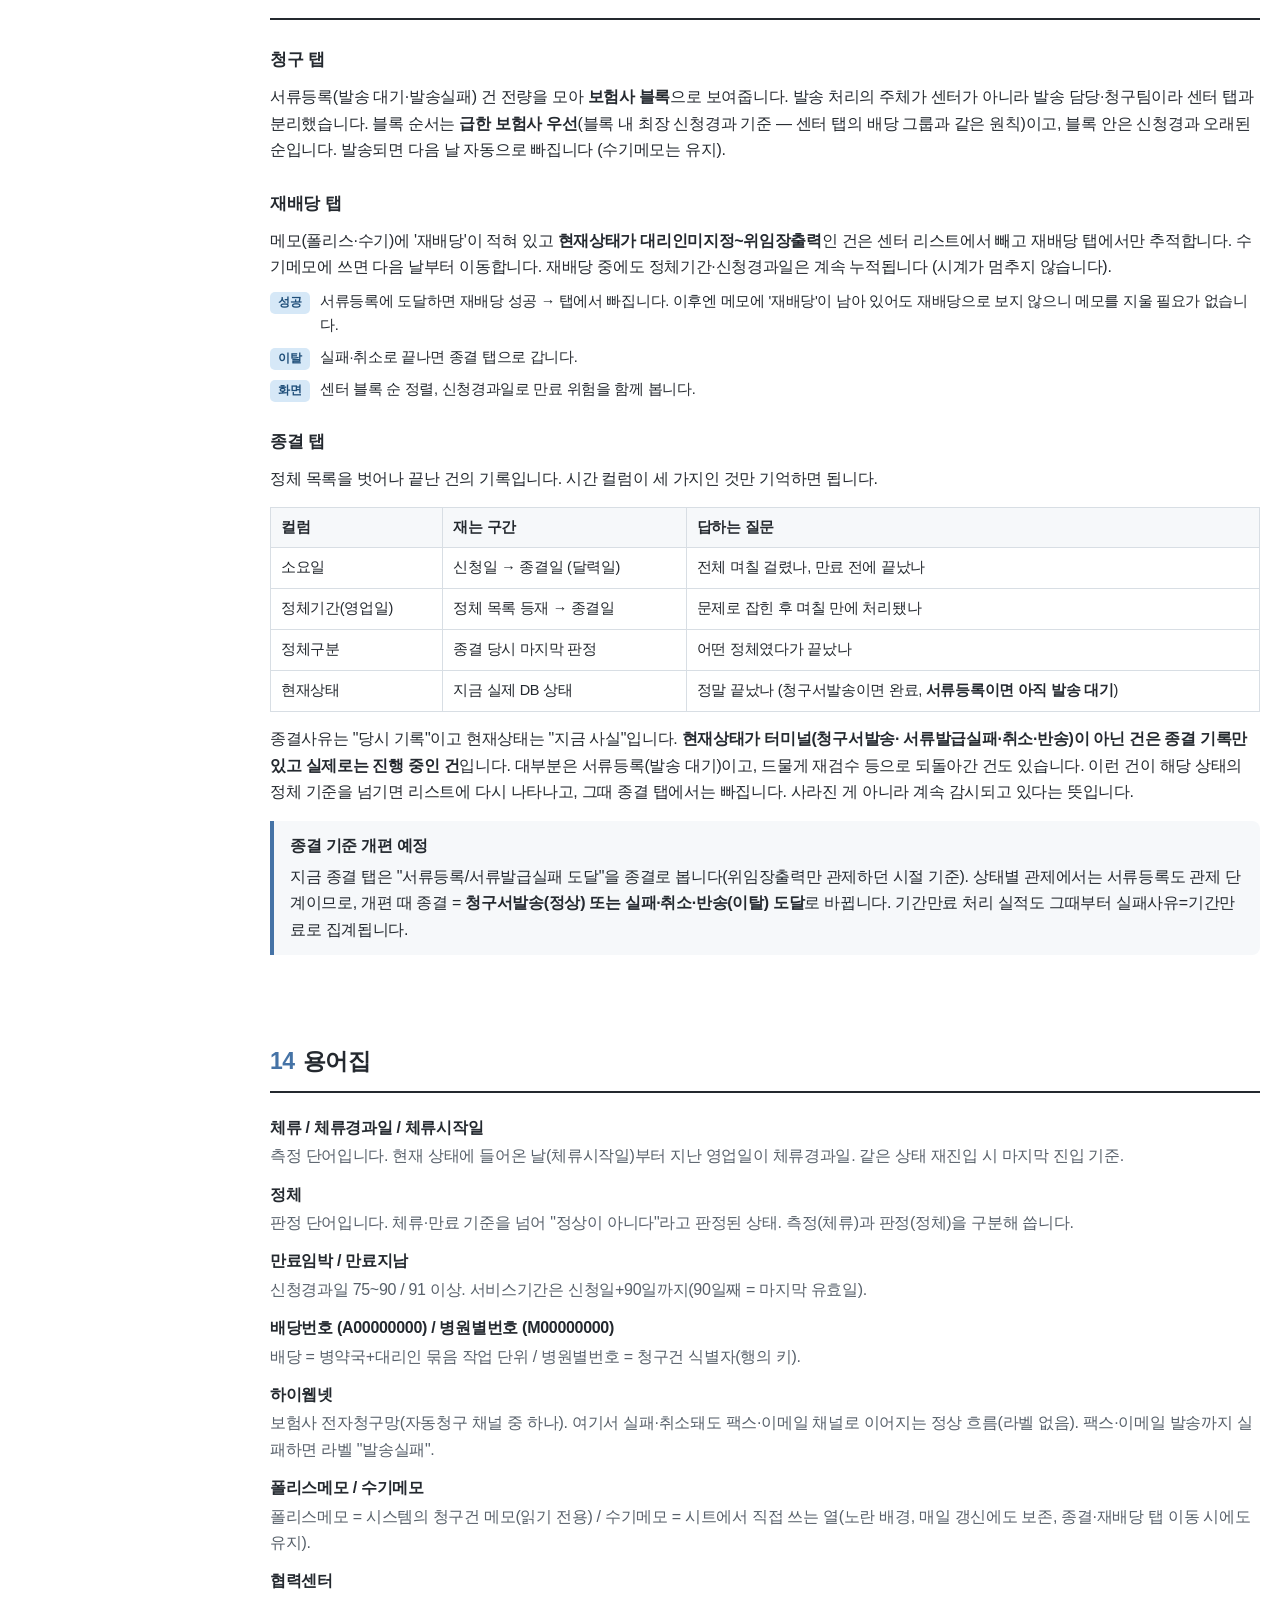
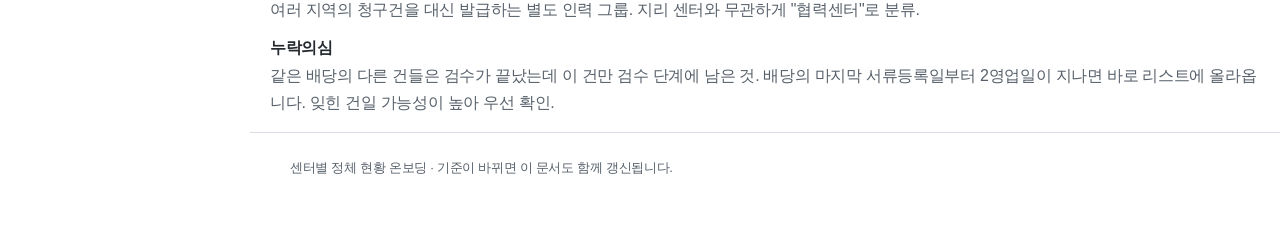
==== commit 9cbb44dd: "docs: 문서 업데이트 Co-Authored-By: Claude Fable 5 <noreply@anthropic.com>" ====
--- a/status-aging.html
+++ b/status-aging.html
@@ -70,7 +70,7 @@
     <tr><th>현재상태</th><th>언제 리스트에 올라오나</th><th>뭘 하면 되나</th></tr>
     <tr><td><a href="#criteria">대리인미지정</a></td><td>신청 후 75일이 지나도록 배당되지 않음</td><td><a href="#actions">미배당 지연건 확인필요</a></td></tr>
     <tr><td><a href="#criteria">대리인지정</a></td><td>대리인지정 상태로 15영업일 경과(또는 만료지남)</td><td><a href="#actions">발급활동지연 확인필요</a></td></tr>
-    <tr><td><a href="#criteria">위임장출력</a></td><td>발급·검수 단계별 기준일부터 10영업일 경과(2h센터는 발급구간만 15영업일 적용)</td><td><a href="#actions">세부단계별 확인</a></td></tr>
+    <tr><td><a href="#criteria">위임장출력</a></td><td>발급·검수 단계별 기준일부터 10영업일 경과(협력센터는 발급구간만 15영업일 적용)</td><td><a href="#actions">세부단계별 확인</a></td></tr>
     <tr><td><a href="#criteria">서류등록</a></td><td>자동청구(팩스·이메일) 최초 진입 15영업일 / 수동(등기) 5영업일 경과</td><td><a href="#actions">청구서 발송 처리</a> (청구 탭에 표시)</td></tr>
     <tr><td>신청확인중</td><td colspan="2">리스트 제외</td></tr>
   </table>
@@ -123,9 +123,11 @@
     <div class="farrow">위임장출력 처리 ▼</div>
     <div class="fnode"><div class="fbox">위임장출력<span class="s">발급활동 → 서류도착 → 검수</span></div>
       <div class="fnote"><span class="crit">단계별로 진행상태가 멈추면 기준일부터 10영업일 경과건이 리스트에 올라옵니다.</span><br>
-        발급도착정체 = 활동일부터 10영업일(2h센터만 15영업일) / 검수정체 = 서류도착일부터 10영업일(2h센터 동일).
-        누락의심 건(같은 배당의 형제건들은 서류등록까지 갔는데 이 건만 남은 것)은 형제 마지막 서류등록 후 2영업일이 지나면 도착 10영업일을 기다리지 않고 바로 올라옵니다.
-        만료지남(신청 91일+) 건은 기간과 무관하게 항상 표시됩니다.</div></div>
+        · 발급도착정체: 활동일부터 10영업일 (협력센터만 15영업일)<br>
+        · 검수정체: 서류도착일부터 10영업일 (협력센터 동일)<br>
+        · 누락의심: 같은 배당의 다른 건들은 모두 서류등록까지 끝났는데 이 건만 남은 경우.
+        배당의 마지막 서류등록일부터 2영업일이 지나면 10영업일을 기다리지 않고 바로 올라옵니다<br>
+        · 만료지남 (신청 91일+): 기간과 무관하게 항상 표시됩니다</div></div>
     <div class="farrow">발급 활동 → 서류 도착 → 검수 ▼</div>
     <div class="fnode"><div class="fbox">서류등록<span class="s">청구서 발송 대기</span></div>
       <div class="fnote"><span class="crit">발송이 안 된 채 자동청구 15영업일·등기 5영업일이 지나면 리스트에 올라옵니다 (최초 서류등록 기준).</span></div></div>
@@ -158,8 +160,8 @@
       <div class="kv"><span class="k">근거</span><span>정상 건은 99%가 8영업일 안에 위임장출력으로 넘어감</span></div>
       <div class="kv"><span class="k">담당</span><span>대리인을 지정한 매니저</span></div></div>
     <div class="card"><b class="t">위임장출력</b>
-      <div class="kv"><span class="k">기준</span><span>단계별 기준일부터 10영업일 경과 (2h센터는 발급구간만 15영업일)</span></div>
-      <div class="kv"><span class="k">세부</span><span>발급도착정체 = 활동일부터 서류 미도착 / 검수정체 = 서류도착일부터 검수 미완료 / 누락의심 = 형제 서류등록 후 2영업일 지나도 이 건만 검수 미완료</span></div>
+      <div class="kv"><span class="k">기준</span><span>단계별 기준일부터 10영업일 경과 (협력센터는 발급구간만 15영업일)</span></div>
+      <div class="kv"><span class="k">세부</span><span>발급도착정체 = 활동일부터 서류 미도착 / 검수정체 = 서류도착일부터 검수 미완료 / 누락의심 = 같은 배당에서 이 건만 검수 미완료 (배당 마지막 서류등록일부터 2영업일)</span></div>
       <div class="kv"><span class="k">의미</span><span>발급 진행이 단계 중간에 멈춘 건</span></div>
       <div class="kv"><span class="k">화면</span><span>세부단계 라벨 병기, 처리요청도 라벨별로 다름</span></div></div>
     <div class="card"><b class="t">서류등록</b>
@@ -184,8 +186,8 @@
     <tr><td><span class="chip auto">발송실패</span></td><td>(서류등록) 팩스·이메일 발송 자체가 실패해 재발송 처리가 필요한 건입니다</td><td>전송내역 최신 발송이 실패한 건('보험사청구 → 전송내역 → 실패건만보기'의 팩스·이메일 건. 하이웹넷 실패·취소는 수동 발송으로 넘어가는 정상 흐름이라 제외). 실패 직후엔 안 올라옵니다. 등재 시점은 <a href="#criteria">서류등록 기준</a>을 따라, 실패 후 재발송 없이 방치된 건만 보입니다</td></tr>
     <tr><td><span class="chip stg">발급도착정체</span></td><td>(위임장출력) 활동은 시작했는데 서류가 오지 않은 건입니다</td><td>활동일 있음 + 서류도착일 공란</td></tr>
     <tr><td><span class="chip stg">검수정체</span></td><td>(위임장출력) 서류는 도착했는데 검수가 안 끝난 건입니다</td><td>서류도착일 있음</td></tr>
-    <tr><td><span class="chip stg">서울발송필요</span></td><td>(검수정체 중) 지방센터 건인데 서류가 아직 서울 검수센터로 발송되지 않은 건입니다</td><td>지역센터(순수 지리, 2h 무관)가 비서울권 + 슬랙 발송보고 없음 (누락의심이 붙으면 그쪽이 우선)</td></tr>
-    <tr><td><span class="chip stg">누락의심</span></td><td>같은 배당의 다른 건들은 서류등록/청구서발송까지 진행됐는데 이 건만 남아, 검수누락 가능성이 높은 건입니다</td><td>형제 마지막 서류등록 후 2영업일 경과. 도착 10영업일을 기다리지 않고 바로 리스트에 올라옵니다 (완료 직후는 처리 중일 수 있어 제외)</td></tr>
+    <tr><td><span class="chip stg">서울발송필요</span></td><td>(검수정체 중) 지방센터 건인데 서류가 아직 서울 검수센터로 발송되지 않은 건입니다</td><td>지역센터(순수 지리, 협력센터 무관)가 비서울권 + 슬랙 발송보고 없음 (누락의심이 붙으면 그쪽이 우선)</td></tr>
+    <tr><td><span class="chip stg">누락의심</span></td><td>같은 배당의 다른 건들은 서류등록/청구서발송까지 진행됐는데 이 건만 남아, 검수누락 가능성이 높은 건입니다</td><td>같은 배당의 마지막 서류등록일부터 2영업일 경과. 도착 10영업일을 기다리지 않고 바로 리스트에 올라옵니다 (등록 직후는 아직 처리 중일 수 있어 제외)</td></tr>
     <tr><td><span class="chip dw">체류정체</span></td><td>상태별 체류 기준(<a href="#criteria">05</a>)을 넘겨서 올라온 건입니다</td><td>체류경과일 ≥ 상태별 기준</td></tr>
   </table>
 </section>
@@ -327,10 +329,10 @@
     <dd>보험사 전자청구망(자동청구 채널 중 하나). 여기서 실패·취소돼도 팩스·이메일 채널로 이어지는 정상 흐름(라벨 없음). 팩스·이메일 발송까지 실패하면 라벨 "발송실패".</dd>
     <dt>폴리스메모 / 수기메모</dt>
     <dd>폴리스메모 = 시스템의 청구건 메모(읽기 전용) / 수기메모 = 시트에서 직접 쓰는 열(노란 배경, 매일 갱신에도 보존, 종결·재배당 탭 이동 시에도 유지).</dd>
-    <dt>2h센터</dt>
-    <dd>여러 지역의 청구건을 대신 발급하는 별도 인력 그룹. 지리 센터와 무관하게 "2h센터"로 분류.</dd>
+    <dt>협력센터</dt>
+    <dd>여러 지역의 청구건을 대신 발급하는 별도 인력 그룹. 지리 센터와 무관하게 "협력센터"로 분류.</dd>
     <dt>누락의심</dt>
-    <dd>같은 배당의 형제건들은 검수완료됐는데 이 건만 검수 단계에 남은 것. 형제 마지막 서류등록 후 2영업일이 지나면 바로 리스트에 올라옵니다. 잊힌 건일 가능성이 높아 우선 확인.</dd>
+    <dd>같은 배당의 다른 건들은 검수가 끝났는데 이 건만 검수 단계에 남은 것. 배당의 마지막 서류등록일부터 2영업일이 지나면 바로 리스트에 올라옵니다. 잊힌 건일 가능성이 높아 우선 확인.</dd>
   </dl>
 </section>
 
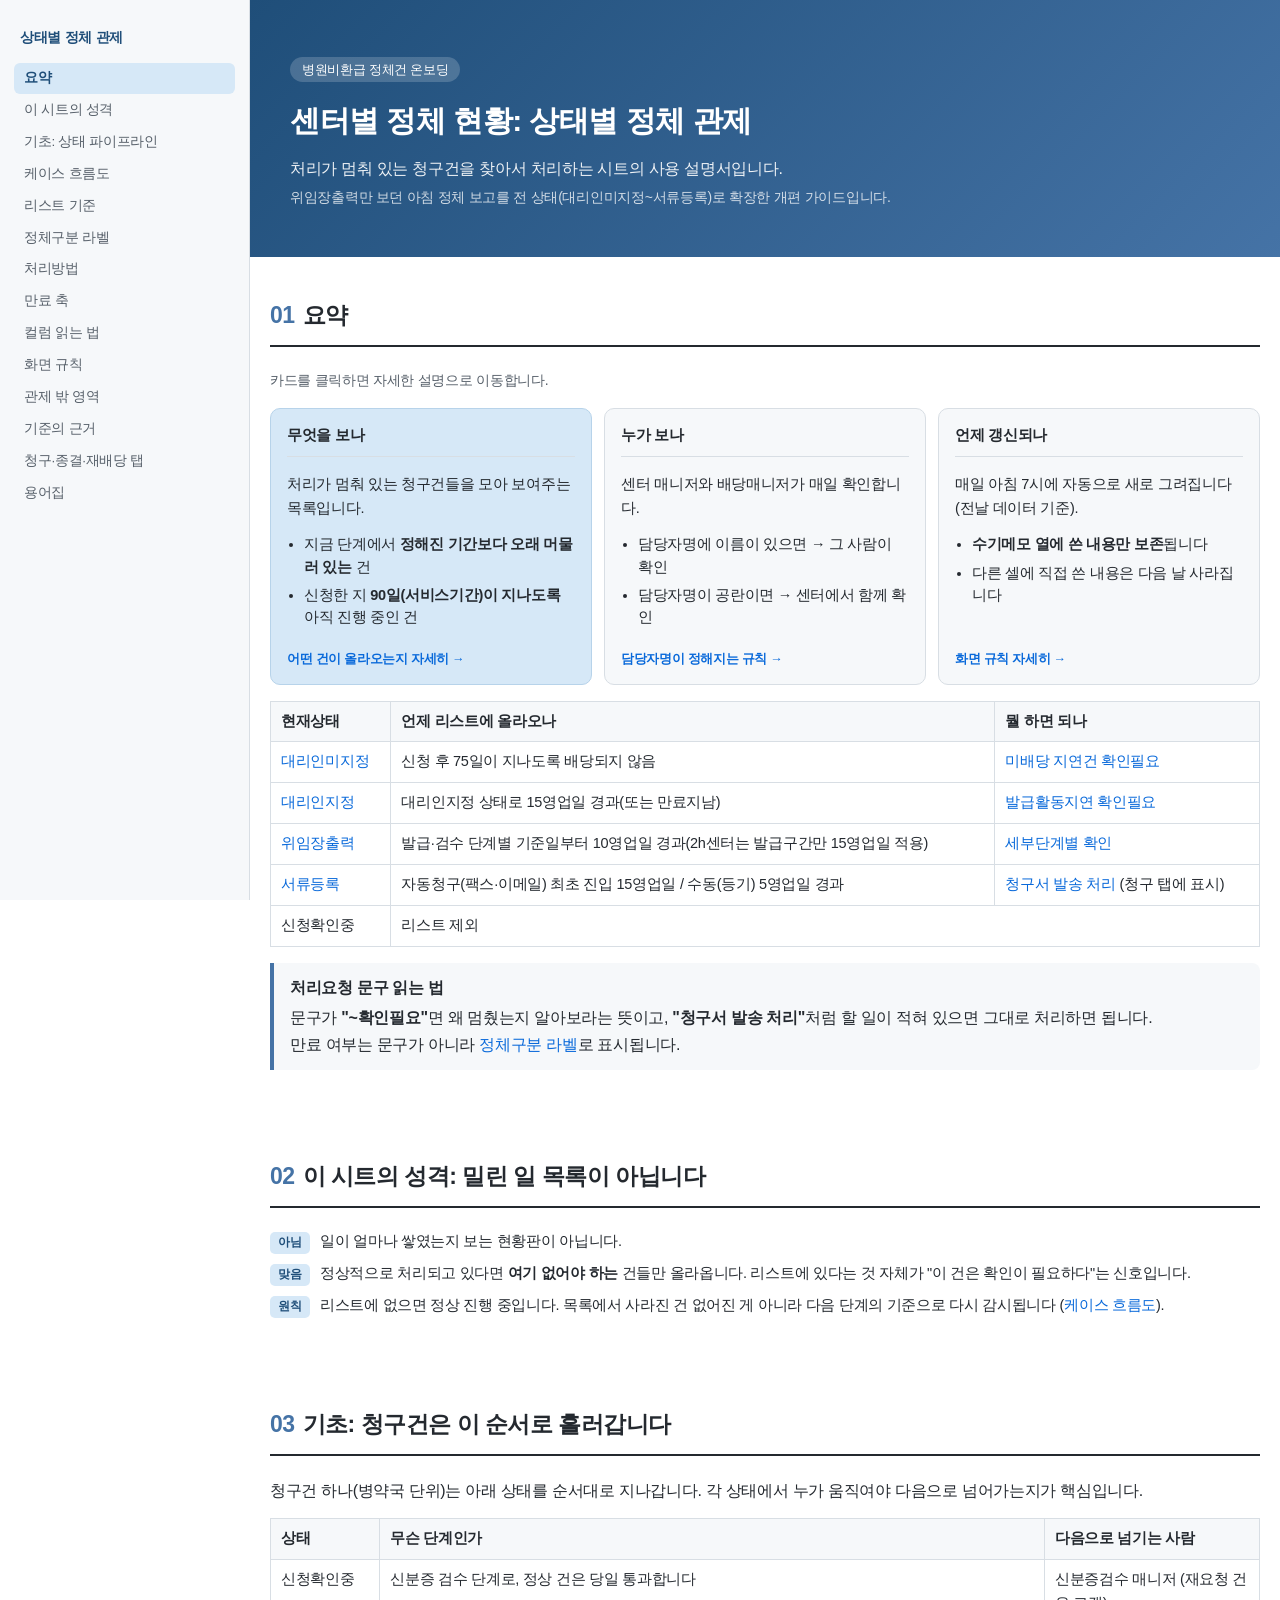
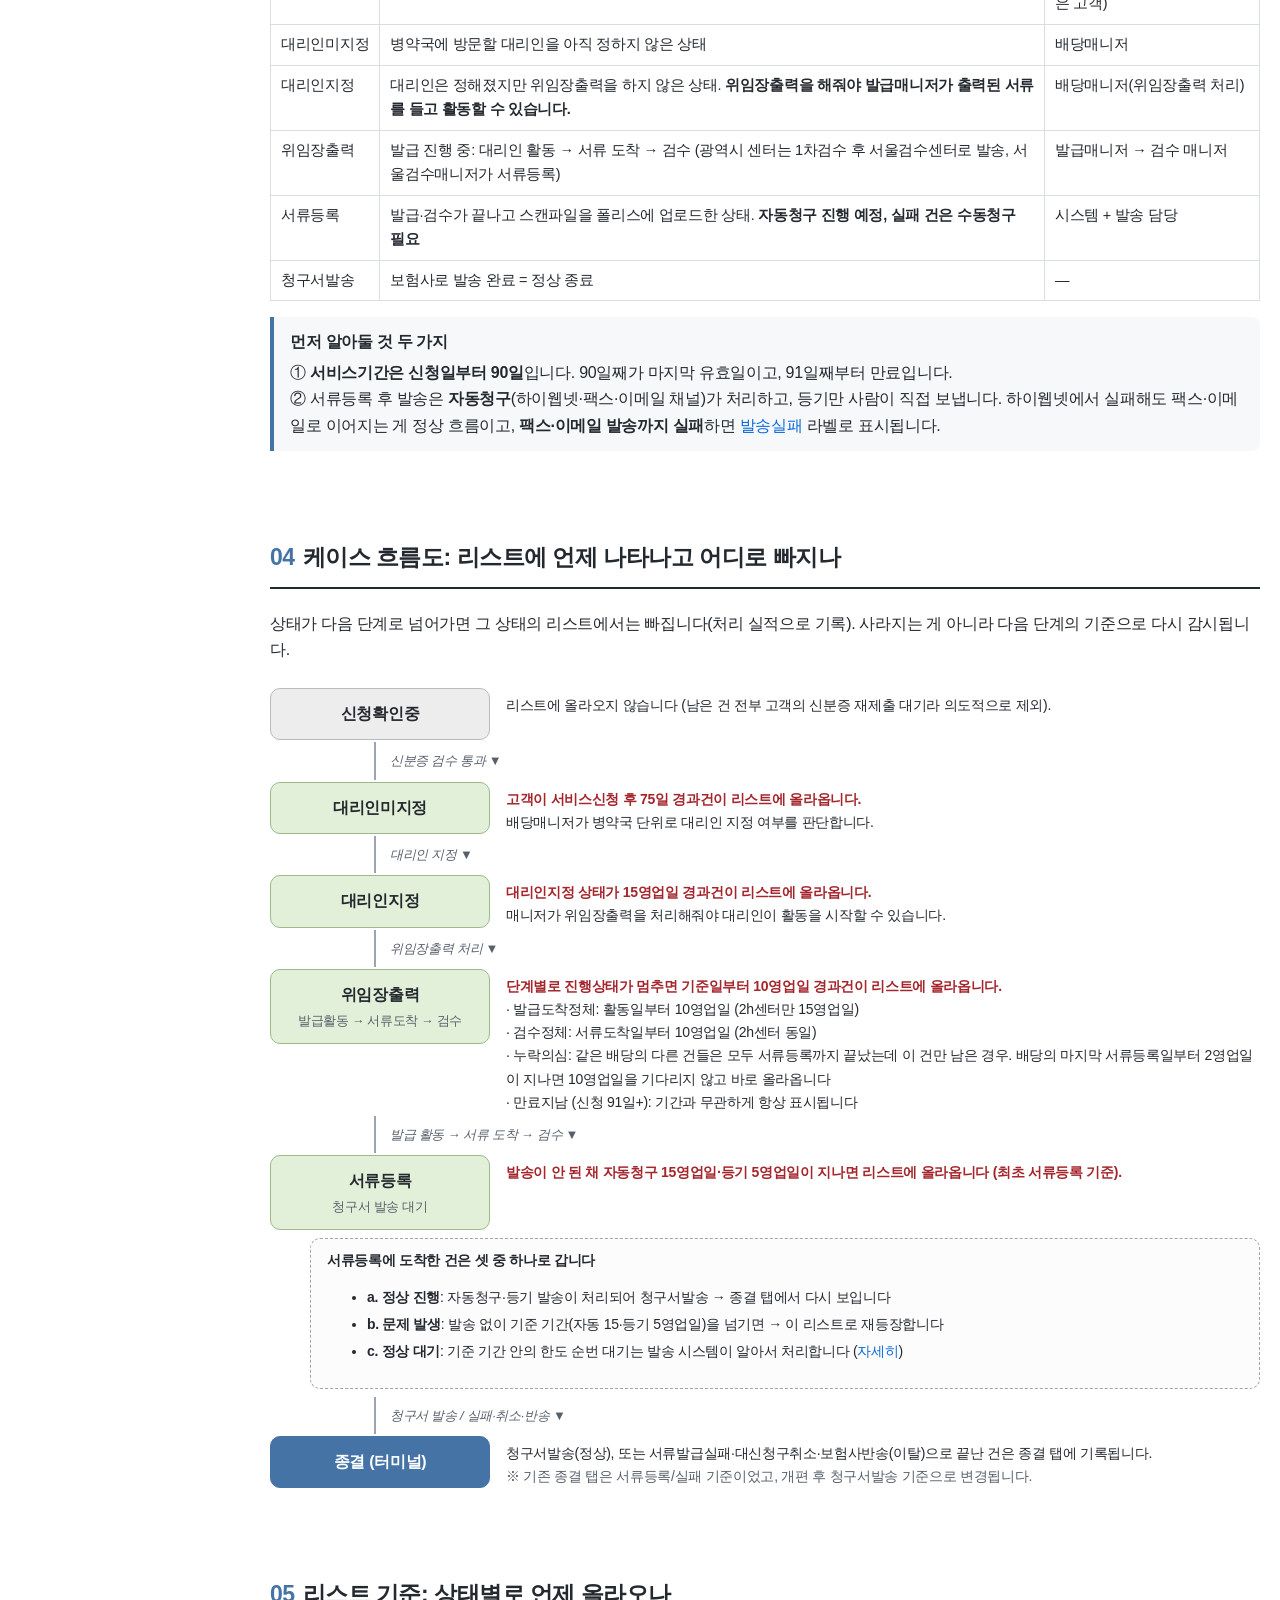
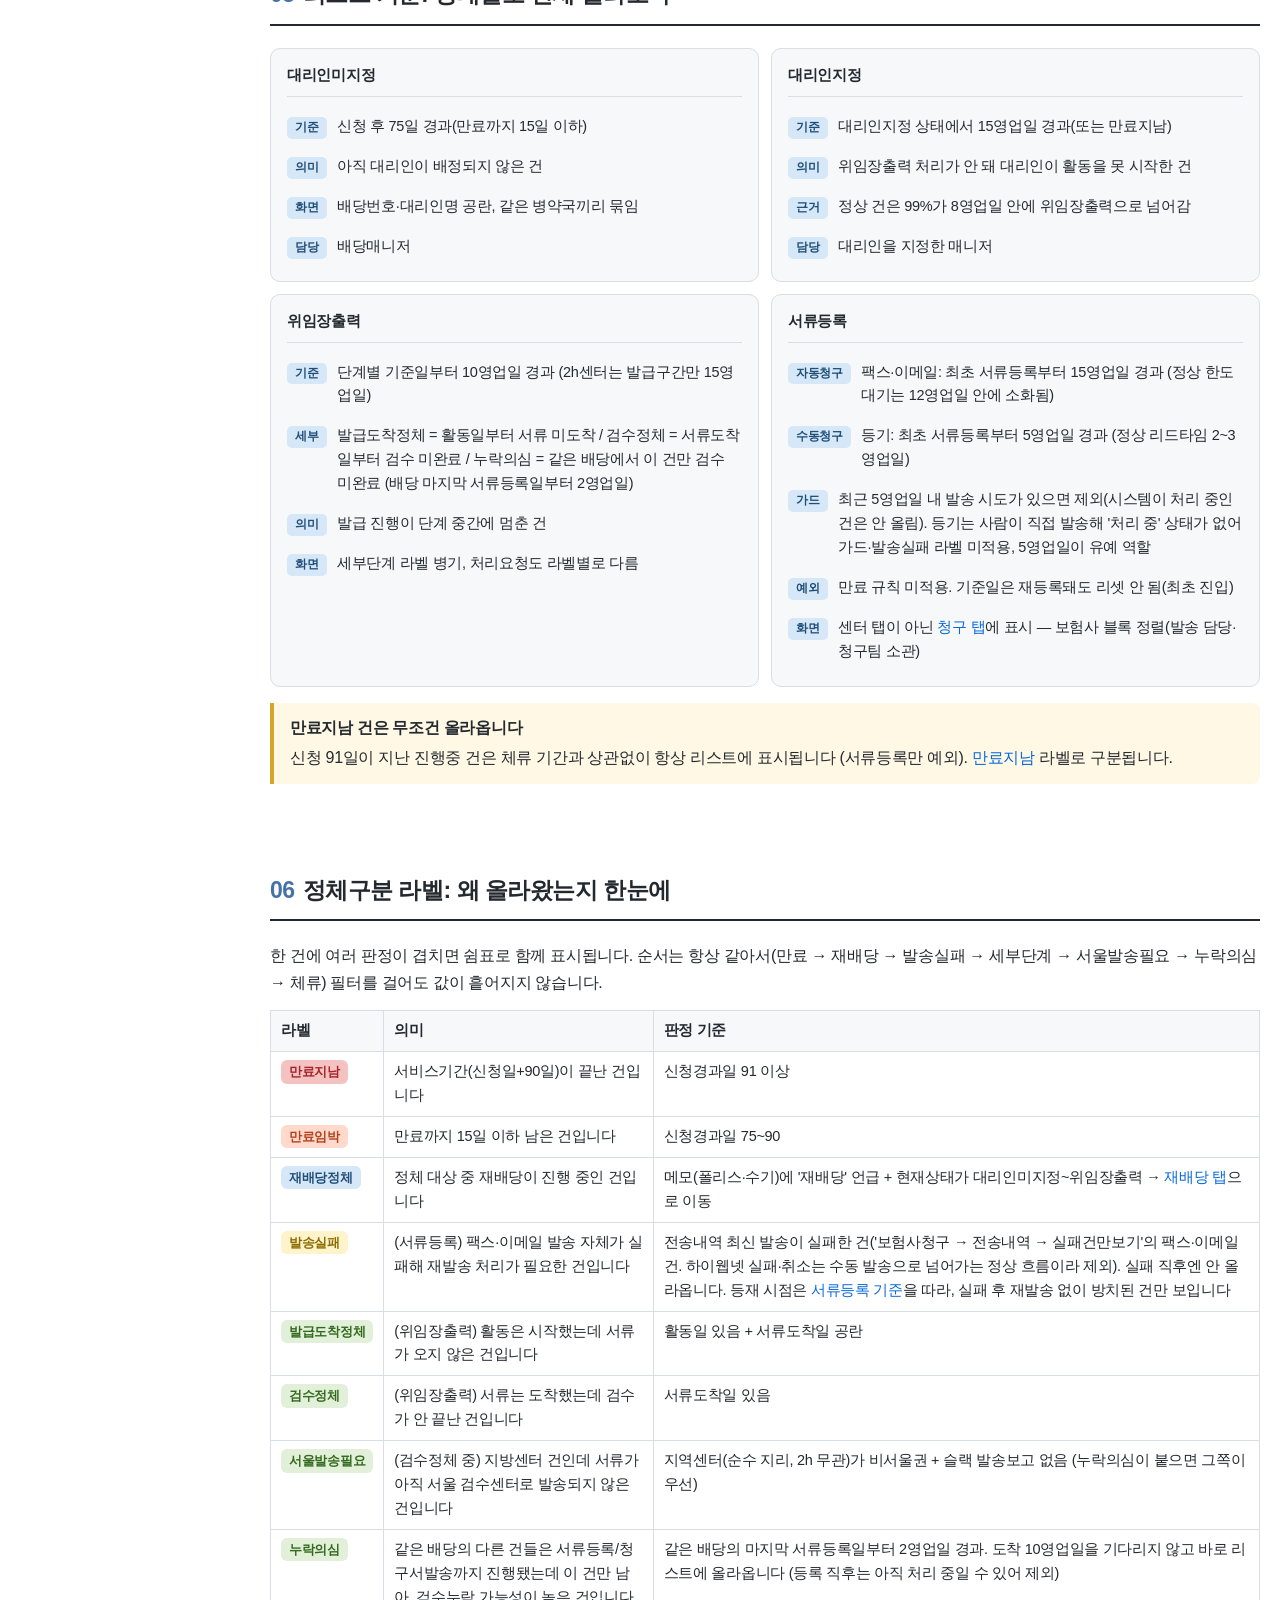
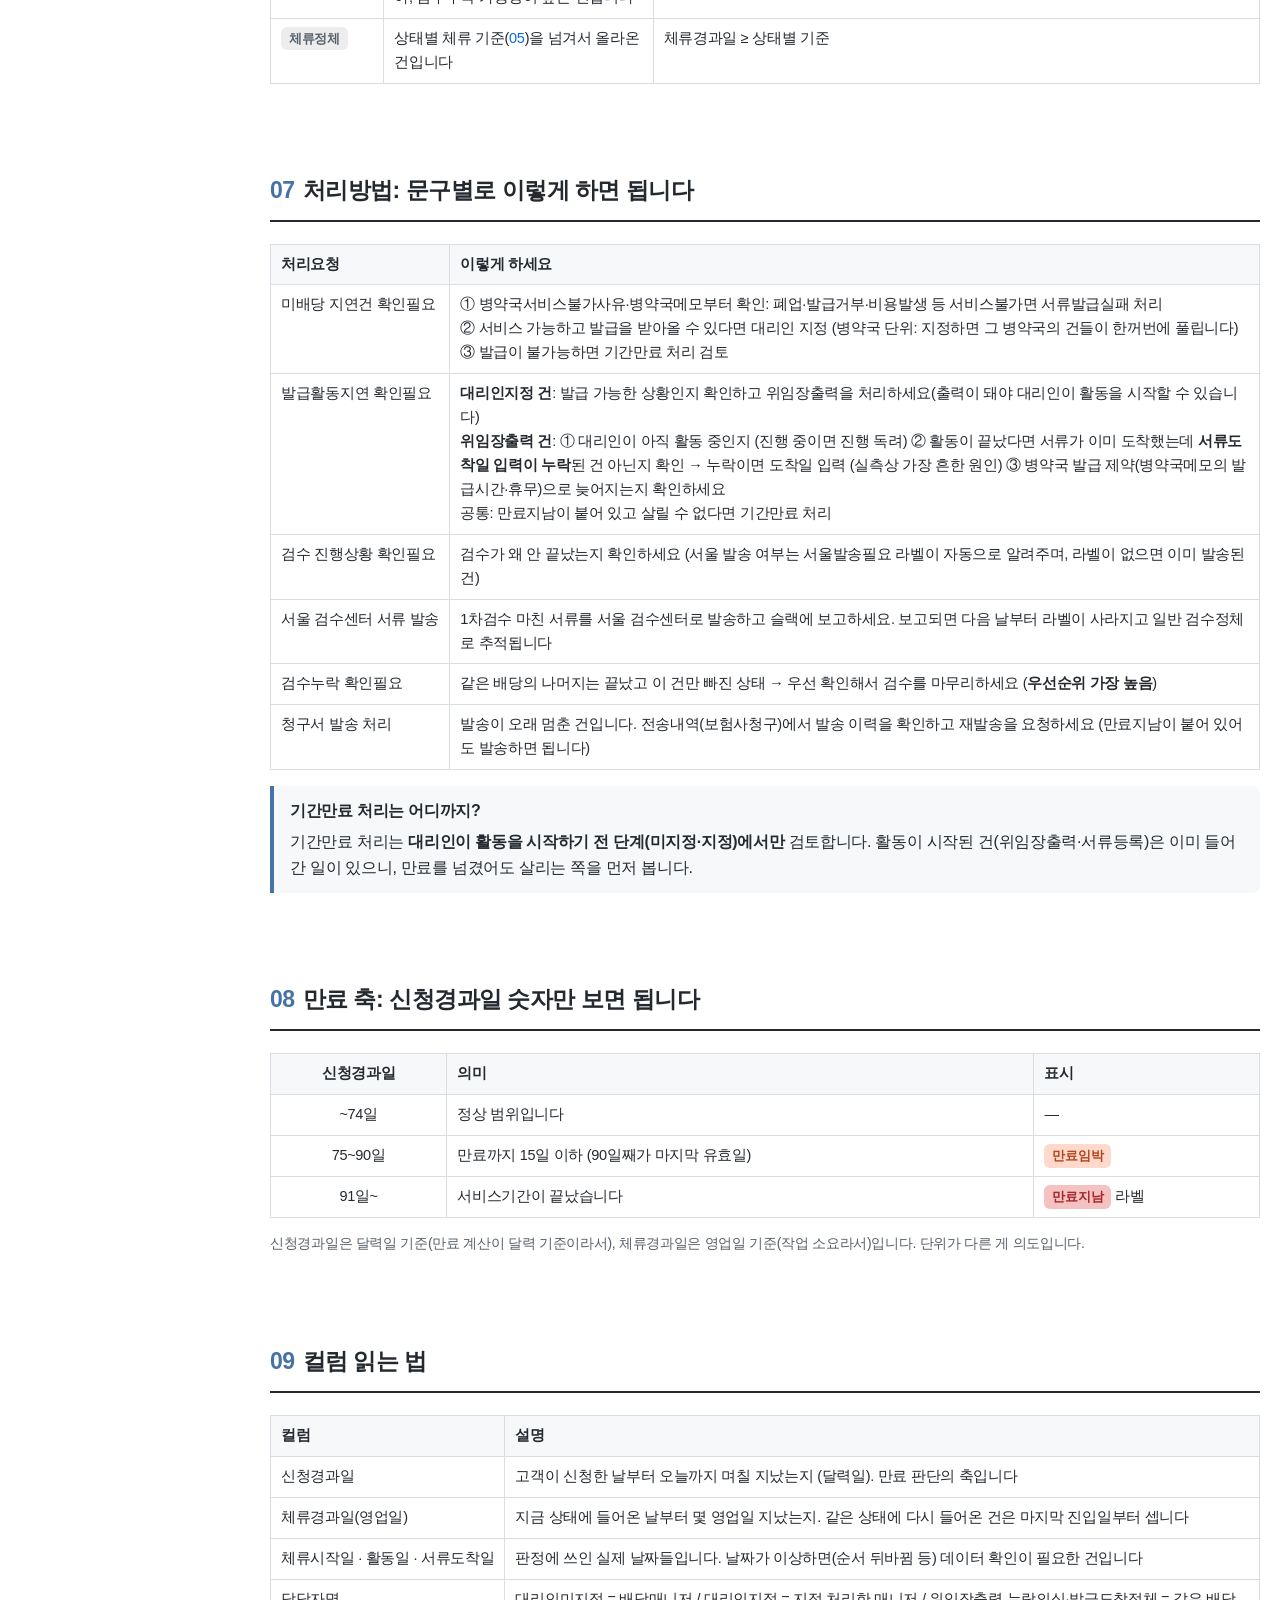
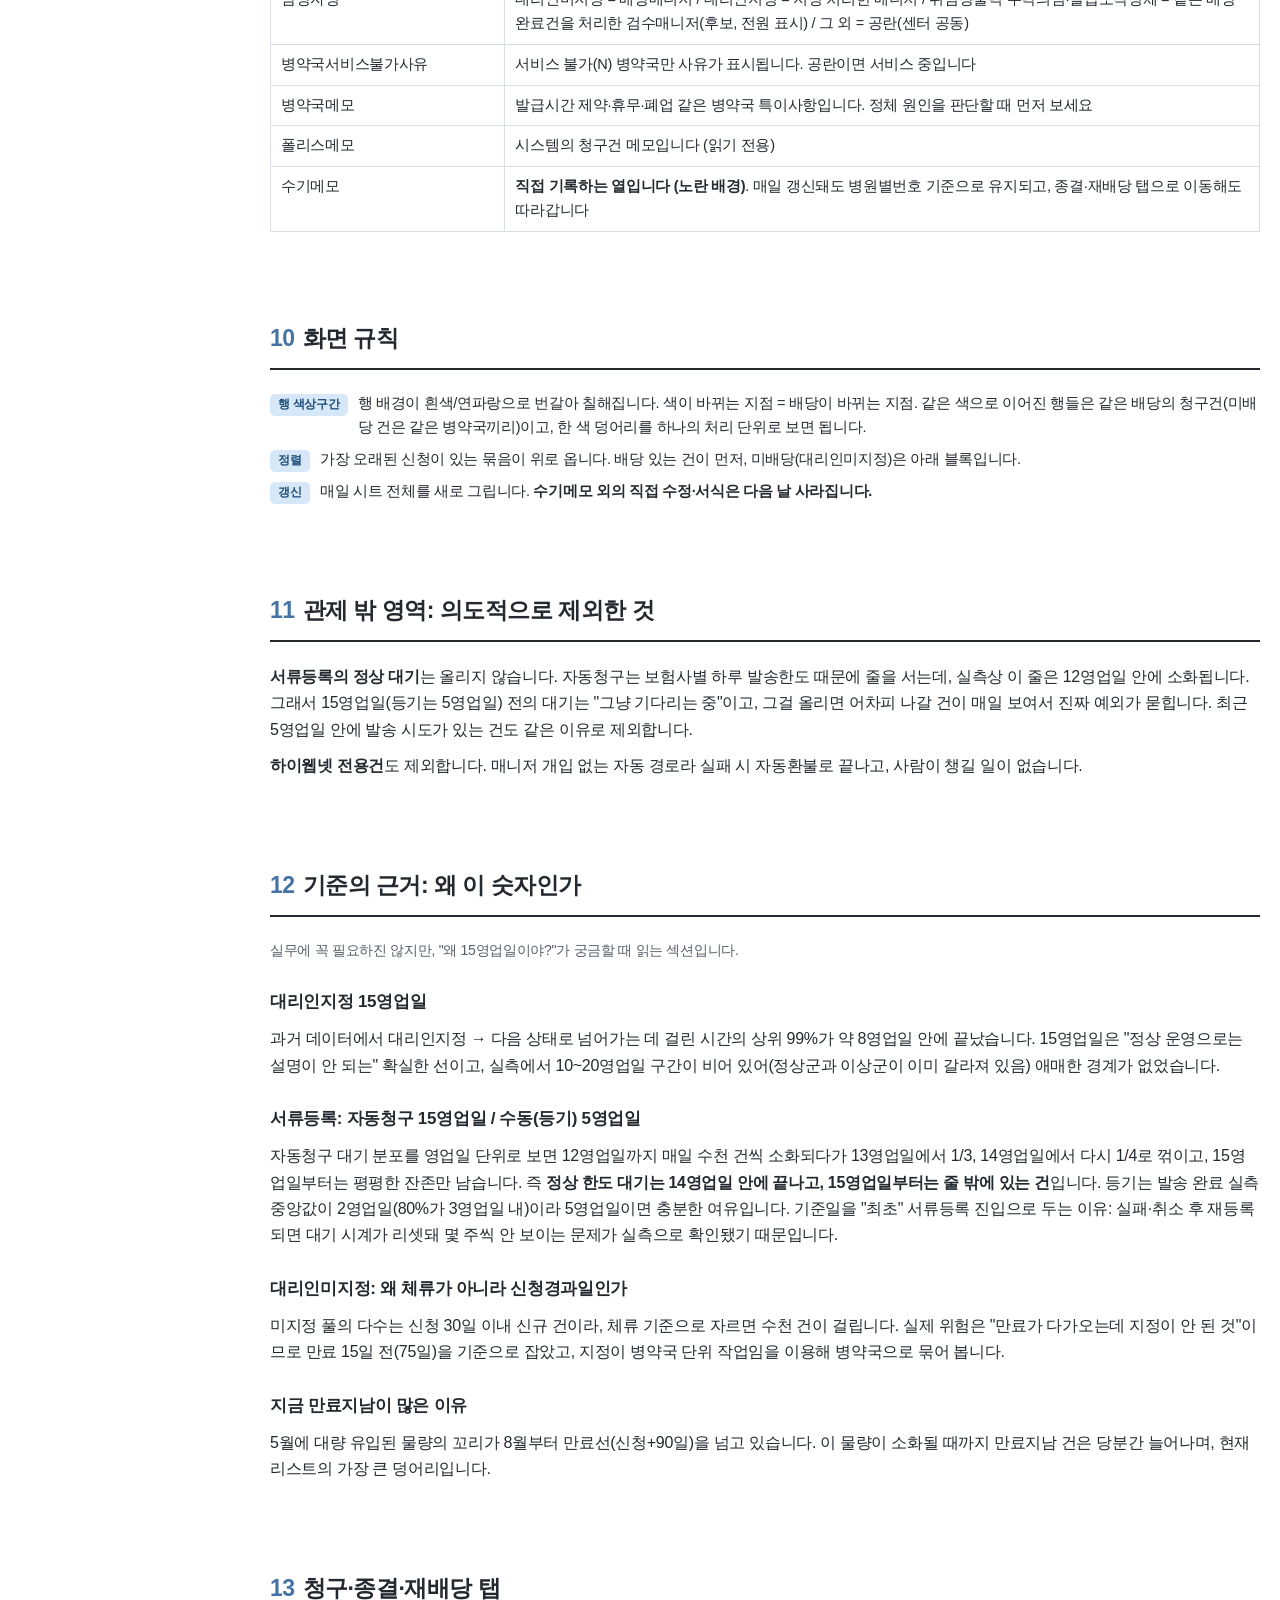
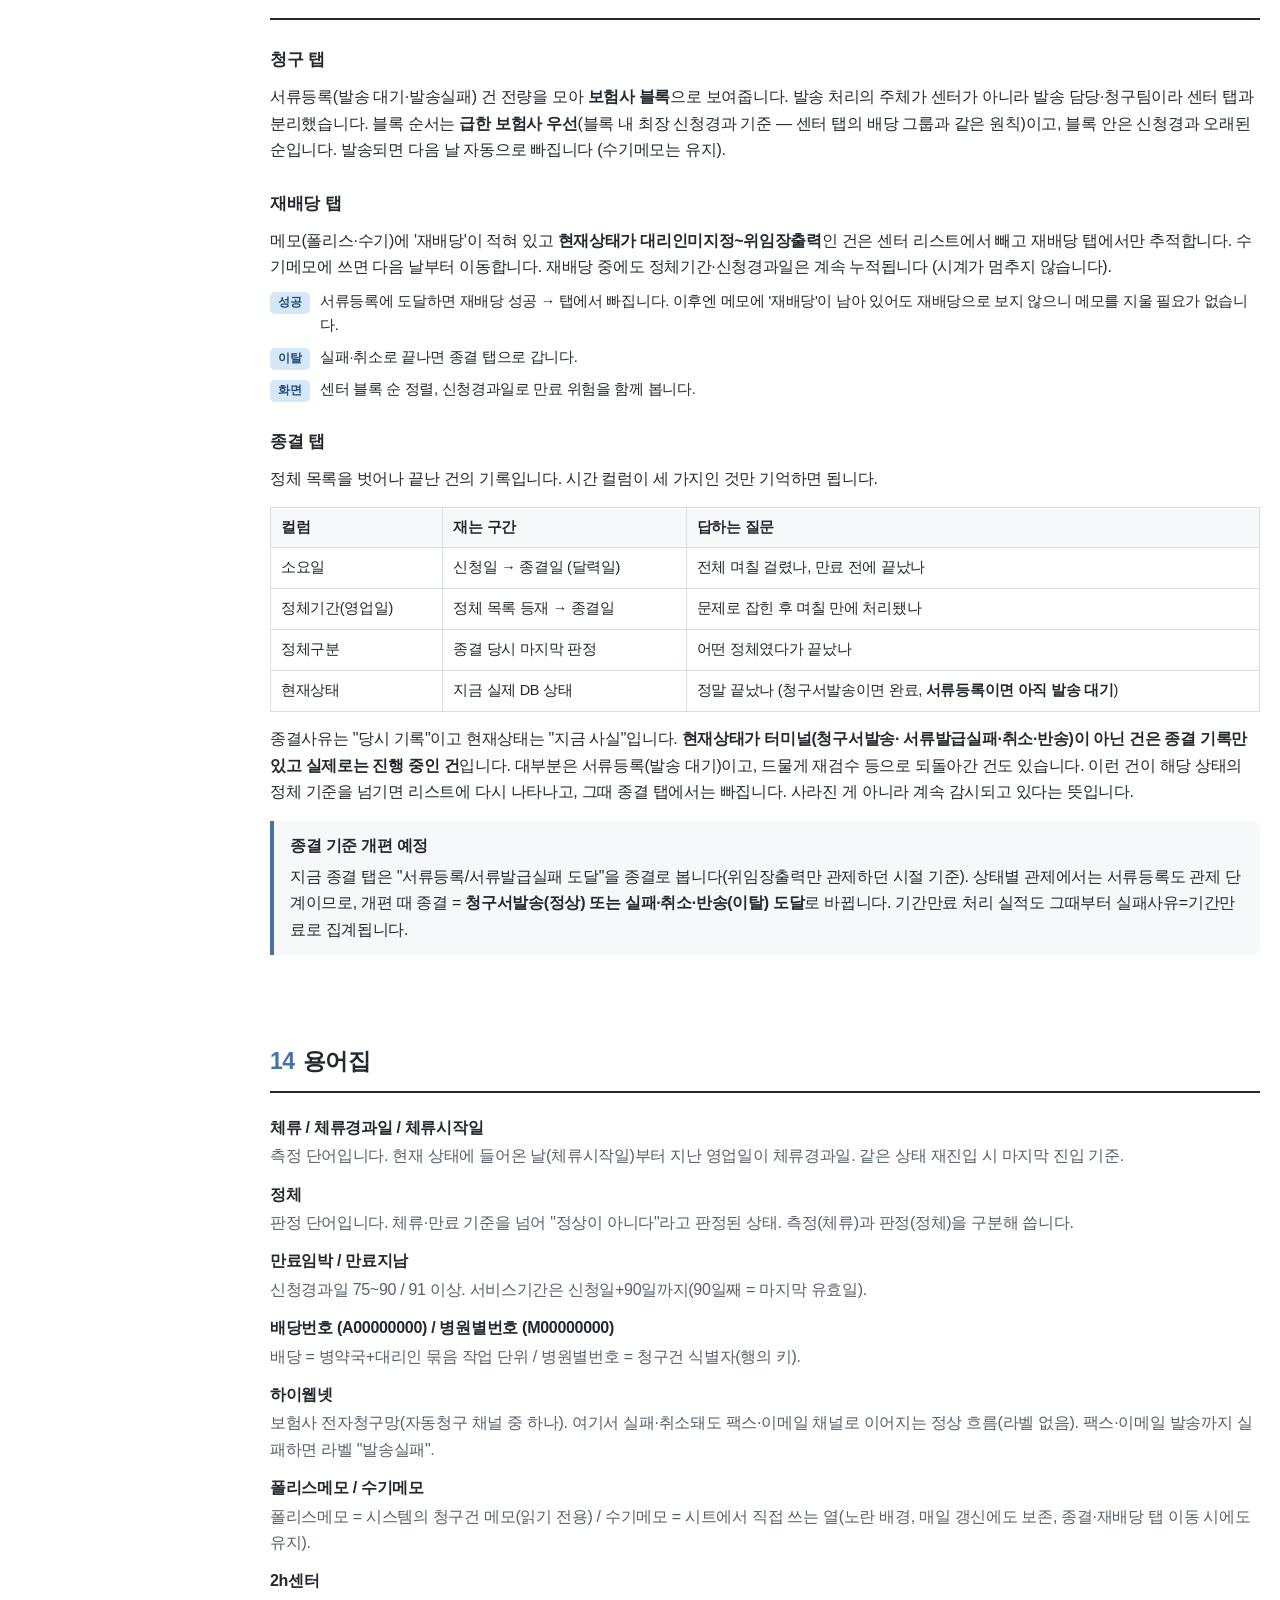
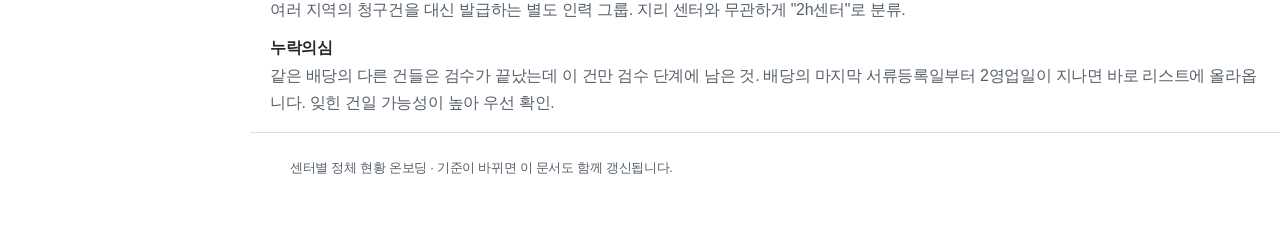
==== commit e30481a1: "docs: 문서 업데이트 Co-Authored-By: Claude Fable 5 <noreply@anthropic.com>" ====
--- a/status-aging.html
+++ b/status-aging.html
@@ -70,7 +70,7 @@
     <tr><th>현재상태</th><th>언제 리스트에 올라오나</th><th>뭘 하면 되나</th></tr>
     <tr><td><a href="#criteria">대리인미지정</a></td><td>신청 후 75일이 지나도록 배당되지 않음</td><td><a href="#actions">미배당 지연건 확인필요</a></td></tr>
     <tr><td><a href="#criteria">대리인지정</a></td><td>대리인지정 상태로 15영업일 경과(또는 만료지남)</td><td><a href="#actions">발급활동지연 확인필요</a></td></tr>
-    <tr><td><a href="#criteria">위임장출력</a></td><td>발급·검수 단계별 기준일부터 10영업일 경과(협력센터는 발급구간만 15영업일 적용)</td><td><a href="#actions">세부단계별 확인</a></td></tr>
+    <tr><td><a href="#criteria">위임장출력</a></td><td>발급·검수 단계별 기준일부터 10영업일 경과(2h센터는 발급구간만 15영업일 적용)</td><td><a href="#actions">세부단계별 확인</a></td></tr>
     <tr><td><a href="#criteria">서류등록</a></td><td>자동청구(팩스·이메일) 최초 진입 15영업일 / 수동(등기) 5영업일 경과</td><td><a href="#actions">청구서 발송 처리</a> (청구 탭에 표시)</td></tr>
     <tr><td>신청확인중</td><td colspan="2">리스트 제외</td></tr>
   </table>
@@ -123,8 +123,8 @@
     <div class="farrow">위임장출력 처리 ▼</div>
     <div class="fnode"><div class="fbox">위임장출력<span class="s">발급활동 → 서류도착 → 검수</span></div>
       <div class="fnote"><span class="crit">단계별로 진행상태가 멈추면 기준일부터 10영업일 경과건이 리스트에 올라옵니다.</span><br>
-        · 발급도착정체: 활동일부터 10영업일 (협력센터만 15영업일)<br>
-        · 검수정체: 서류도착일부터 10영업일 (협력센터 동일)<br>
+        · 발급도착정체: 활동일부터 10영업일 (2h센터만 15영업일)<br>
+        · 검수정체: 서류도착일부터 10영업일 (2h센터 동일)<br>
         · 누락의심: 같은 배당의 다른 건들은 모두 서류등록까지 끝났는데 이 건만 남은 경우.
         배당의 마지막 서류등록일부터 2영업일이 지나면 10영업일을 기다리지 않고 바로 올라옵니다<br>
         · 만료지남 (신청 91일+): 기간과 무관하게 항상 표시됩니다</div></div>
@@ -160,7 +160,7 @@
       <div class="kv"><span class="k">근거</span><span>정상 건은 99%가 8영업일 안에 위임장출력으로 넘어감</span></div>
       <div class="kv"><span class="k">담당</span><span>대리인을 지정한 매니저</span></div></div>
     <div class="card"><b class="t">위임장출력</b>
-      <div class="kv"><span class="k">기준</span><span>단계별 기준일부터 10영업일 경과 (협력센터는 발급구간만 15영업일)</span></div>
+      <div class="kv"><span class="k">기준</span><span>단계별 기준일부터 10영업일 경과 (2h센터는 발급구간만 15영업일)</span></div>
       <div class="kv"><span class="k">세부</span><span>발급도착정체 = 활동일부터 서류 미도착 / 검수정체 = 서류도착일부터 검수 미완료 / 누락의심 = 같은 배당에서 이 건만 검수 미완료 (배당 마지막 서류등록일부터 2영업일)</span></div>
       <div class="kv"><span class="k">의미</span><span>발급 진행이 단계 중간에 멈춘 건</span></div>
       <div class="kv"><span class="k">화면</span><span>세부단계 라벨 병기, 처리요청도 라벨별로 다름</span></div></div>
@@ -186,7 +186,7 @@
     <tr><td><span class="chip auto">발송실패</span></td><td>(서류등록) 팩스·이메일 발송 자체가 실패해 재발송 처리가 필요한 건입니다</td><td>전송내역 최신 발송이 실패한 건('보험사청구 → 전송내역 → 실패건만보기'의 팩스·이메일 건. 하이웹넷 실패·취소는 수동 발송으로 넘어가는 정상 흐름이라 제외). 실패 직후엔 안 올라옵니다. 등재 시점은 <a href="#criteria">서류등록 기준</a>을 따라, 실패 후 재발송 없이 방치된 건만 보입니다</td></tr>
     <tr><td><span class="chip stg">발급도착정체</span></td><td>(위임장출력) 활동은 시작했는데 서류가 오지 않은 건입니다</td><td>활동일 있음 + 서류도착일 공란</td></tr>
     <tr><td><span class="chip stg">검수정체</span></td><td>(위임장출력) 서류는 도착했는데 검수가 안 끝난 건입니다</td><td>서류도착일 있음</td></tr>
-    <tr><td><span class="chip stg">서울발송필요</span></td><td>(검수정체 중) 지방센터 건인데 서류가 아직 서울 검수센터로 발송되지 않은 건입니다</td><td>지역센터(순수 지리, 협력센터 무관)가 비서울권 + 슬랙 발송보고 없음 (누락의심이 붙으면 그쪽이 우선)</td></tr>
+    <tr><td><span class="chip stg">서울발송필요</span></td><td>(검수정체 중) 지방센터 건인데 서류가 아직 서울 검수센터로 발송되지 않은 건입니다</td><td>지역센터(순수 지리, 2h 무관)가 비서울권 + 슬랙 발송보고 없음 (누락의심이 붙으면 그쪽이 우선)</td></tr>
     <tr><td><span class="chip stg">누락의심</span></td><td>같은 배당의 다른 건들은 서류등록/청구서발송까지 진행됐는데 이 건만 남아, 검수누락 가능성이 높은 건입니다</td><td>같은 배당의 마지막 서류등록일부터 2영업일 경과. 도착 10영업일을 기다리지 않고 바로 리스트에 올라옵니다 (등록 직후는 아직 처리 중일 수 있어 제외)</td></tr>
     <tr><td><span class="chip dw">체류정체</span></td><td>상태별 체류 기준(<a href="#criteria">05</a>)을 넘겨서 올라온 건입니다</td><td>체류경과일 ≥ 상태별 기준</td></tr>
   </table>
@@ -329,8 +329,8 @@
     <dd>보험사 전자청구망(자동청구 채널 중 하나). 여기서 실패·취소돼도 팩스·이메일 채널로 이어지는 정상 흐름(라벨 없음). 팩스·이메일 발송까지 실패하면 라벨 "발송실패".</dd>
     <dt>폴리스메모 / 수기메모</dt>
     <dd>폴리스메모 = 시스템의 청구건 메모(읽기 전용) / 수기메모 = 시트에서 직접 쓰는 열(노란 배경, 매일 갱신에도 보존, 종결·재배당 탭 이동 시에도 유지).</dd>
-    <dt>협력센터</dt>
-    <dd>여러 지역의 청구건을 대신 발급하는 별도 인력 그룹. 지리 센터와 무관하게 "협력센터"로 분류.</dd>
+    <dt>2h센터</dt>
+    <dd>여러 지역의 청구건을 대신 발급하는 별도 인력 그룹. 지리 센터와 무관하게 "2h센터"로 분류.</dd>
     <dt>누락의심</dt>
     <dd>같은 배당의 다른 건들은 검수가 끝났는데 이 건만 검수 단계에 남은 것. 배당의 마지막 서류등록일부터 2영업일이 지나면 바로 리스트에 올라옵니다. 잊힌 건일 가능성이 높아 우선 확인.</dd>
   </dl>
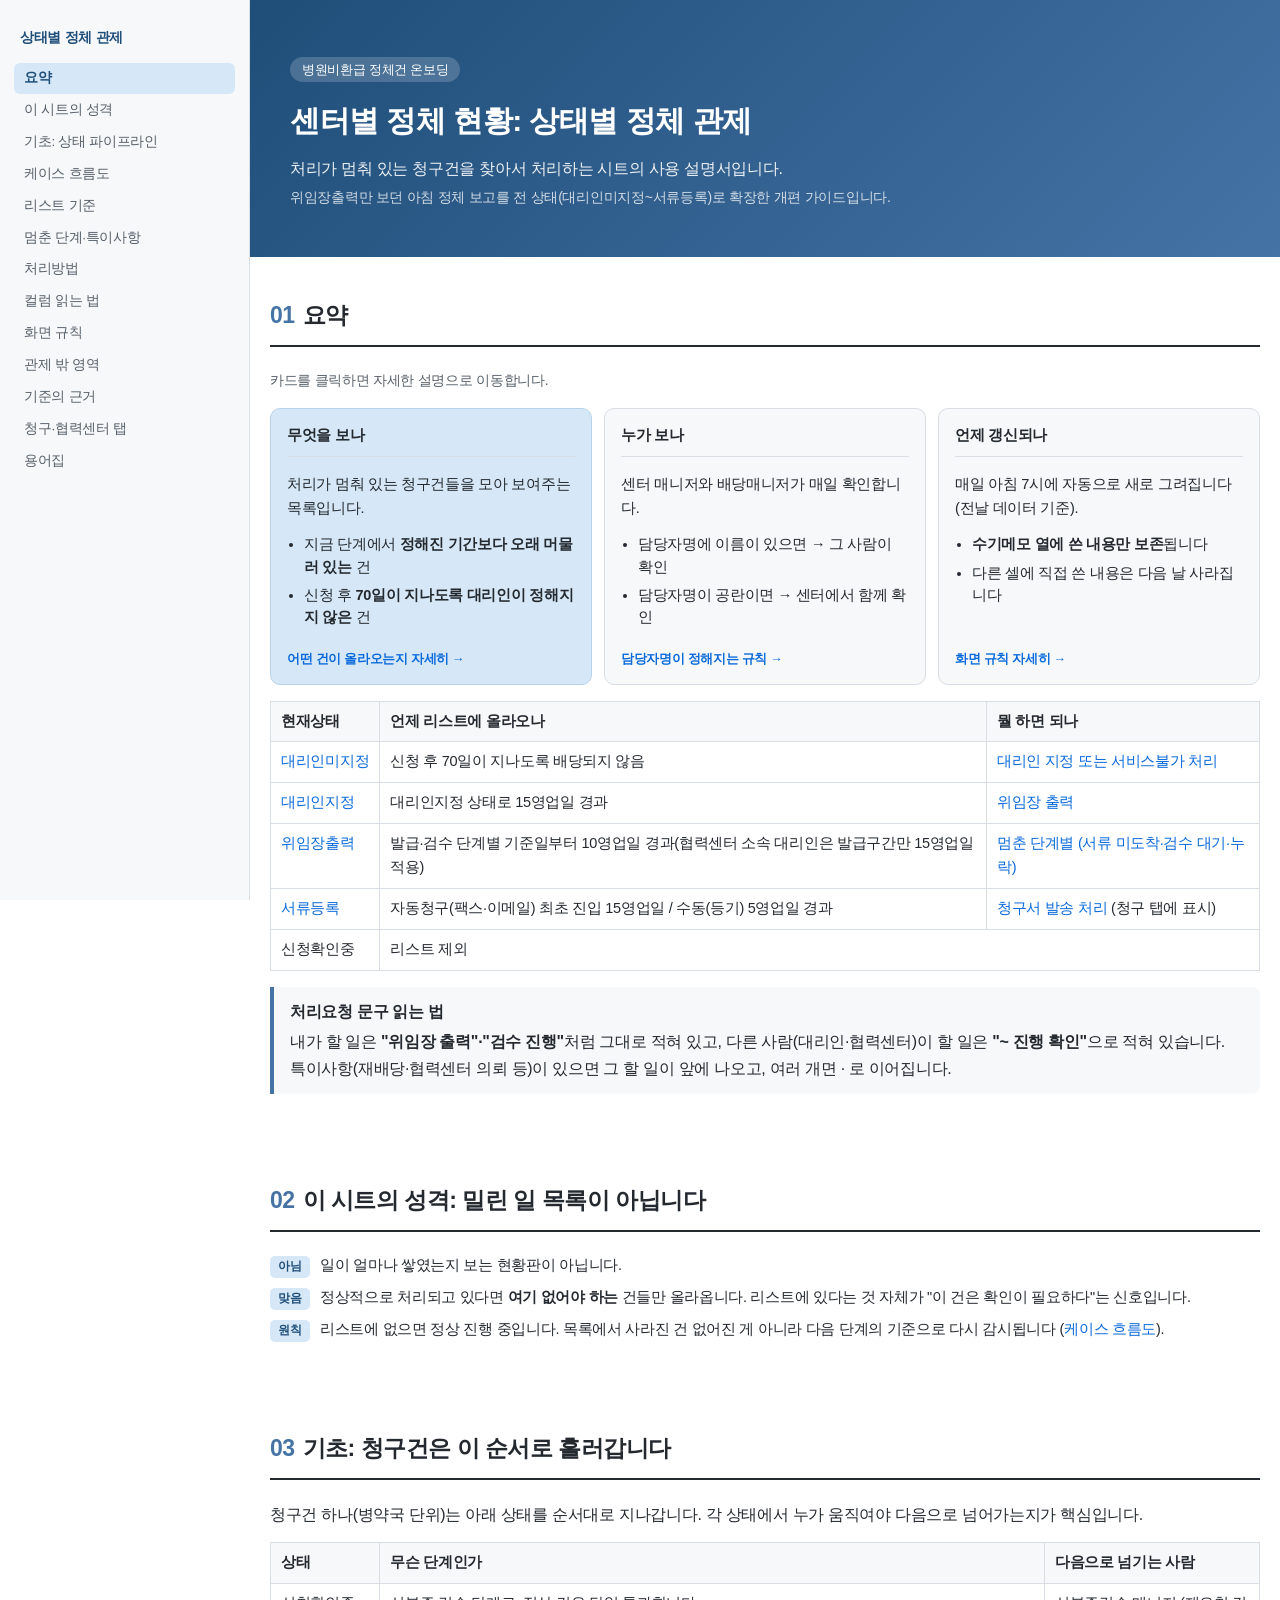
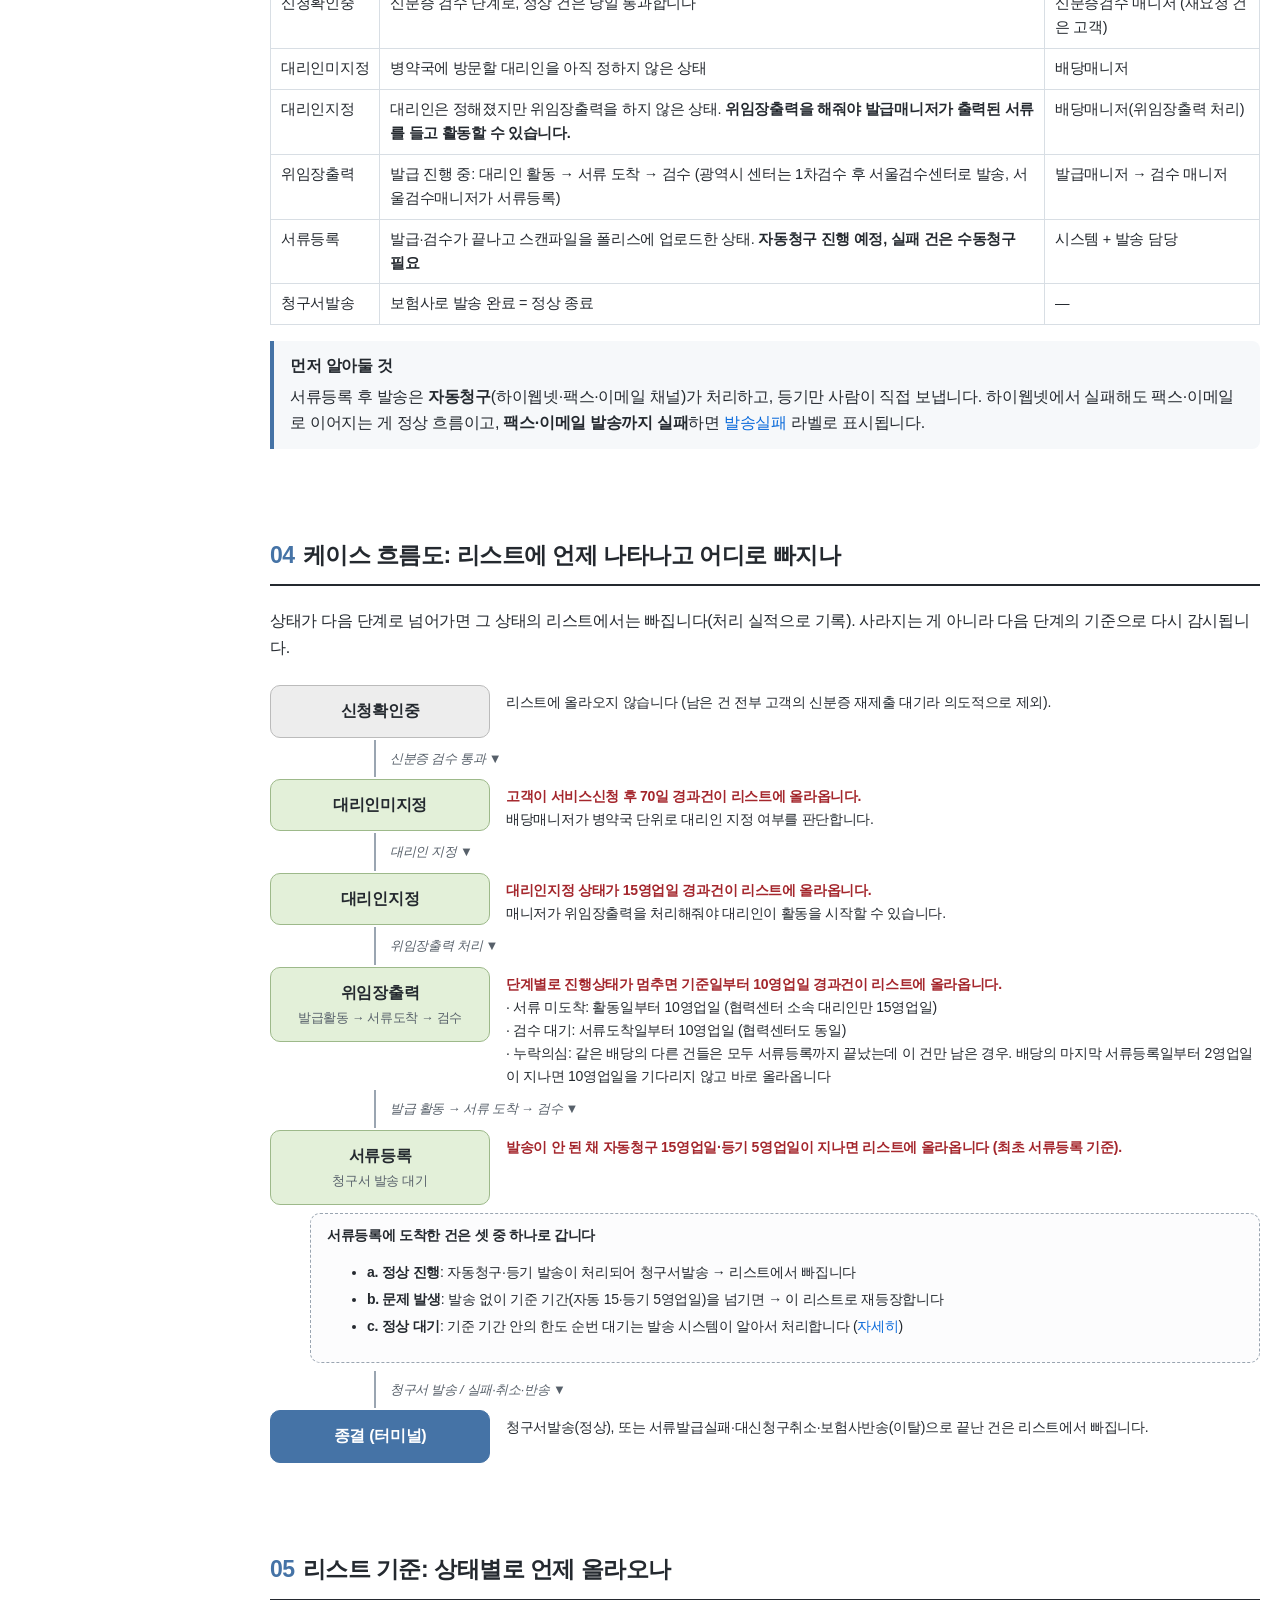
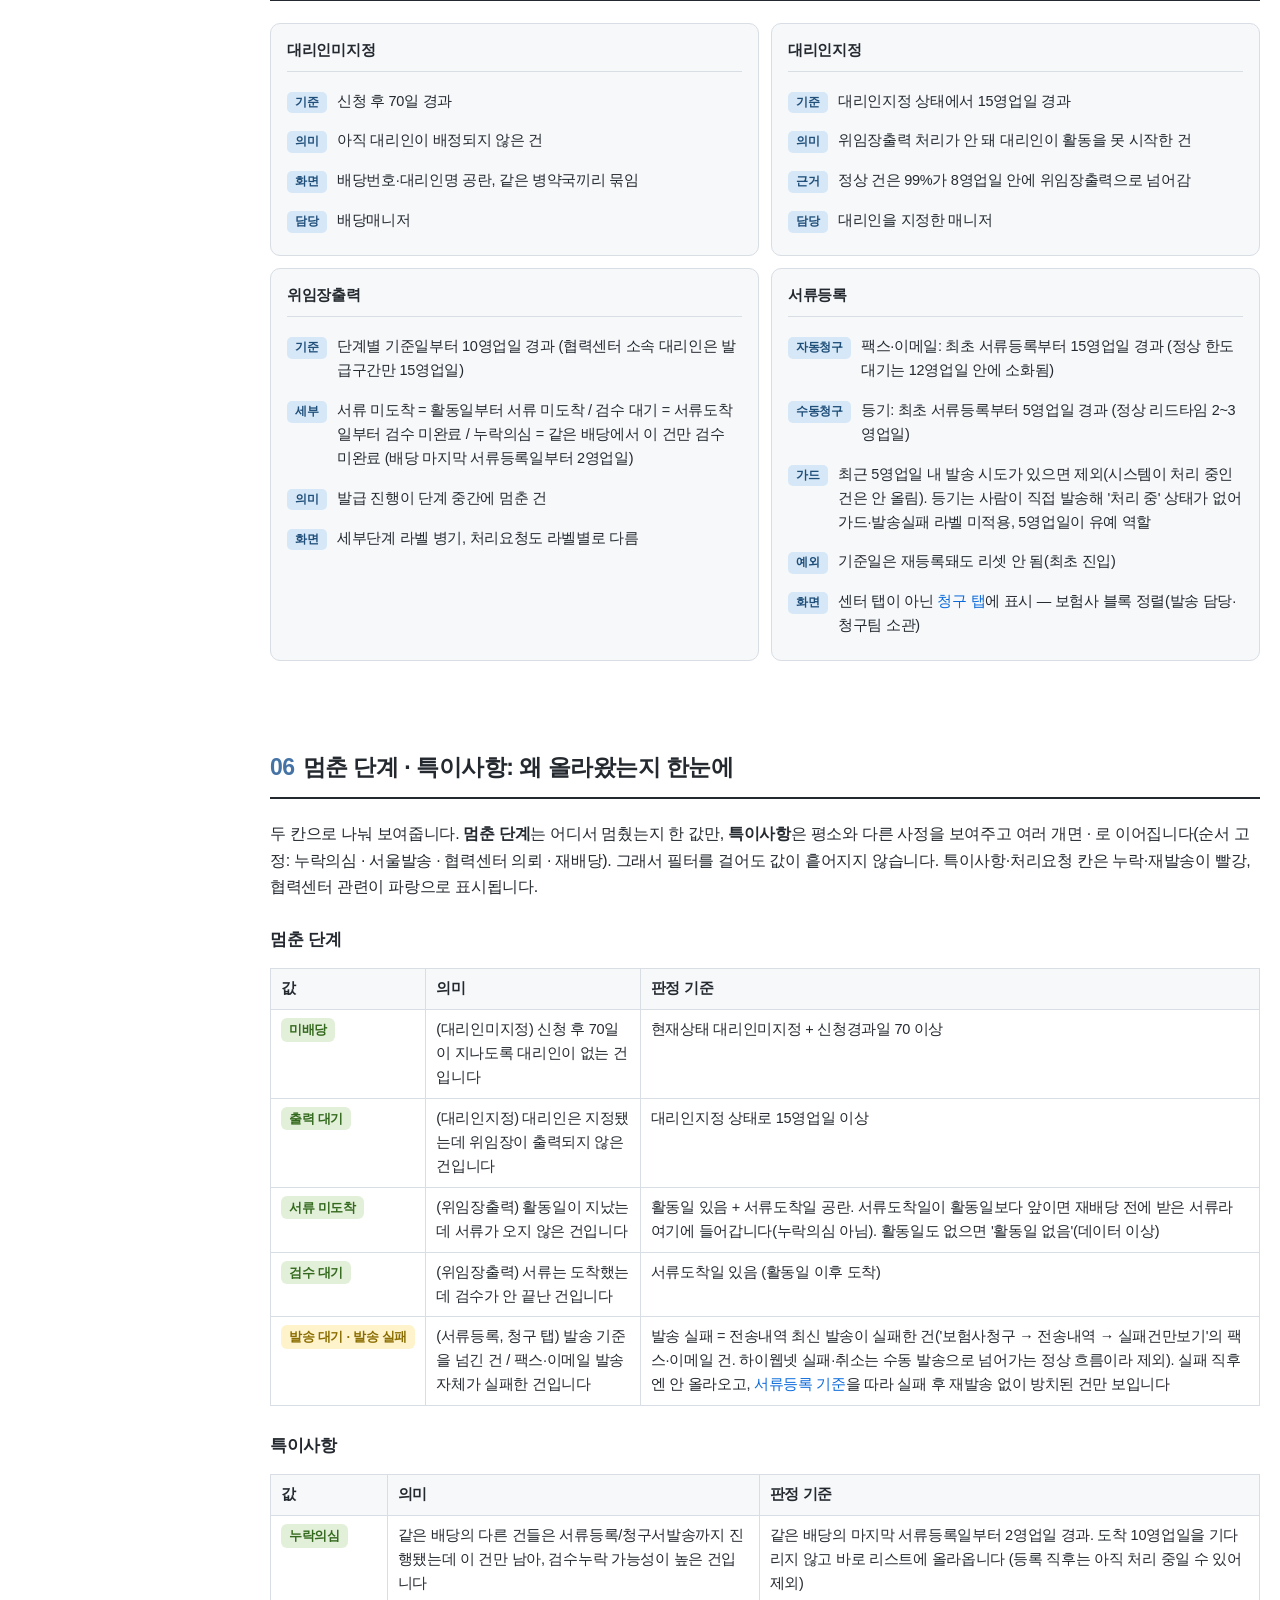
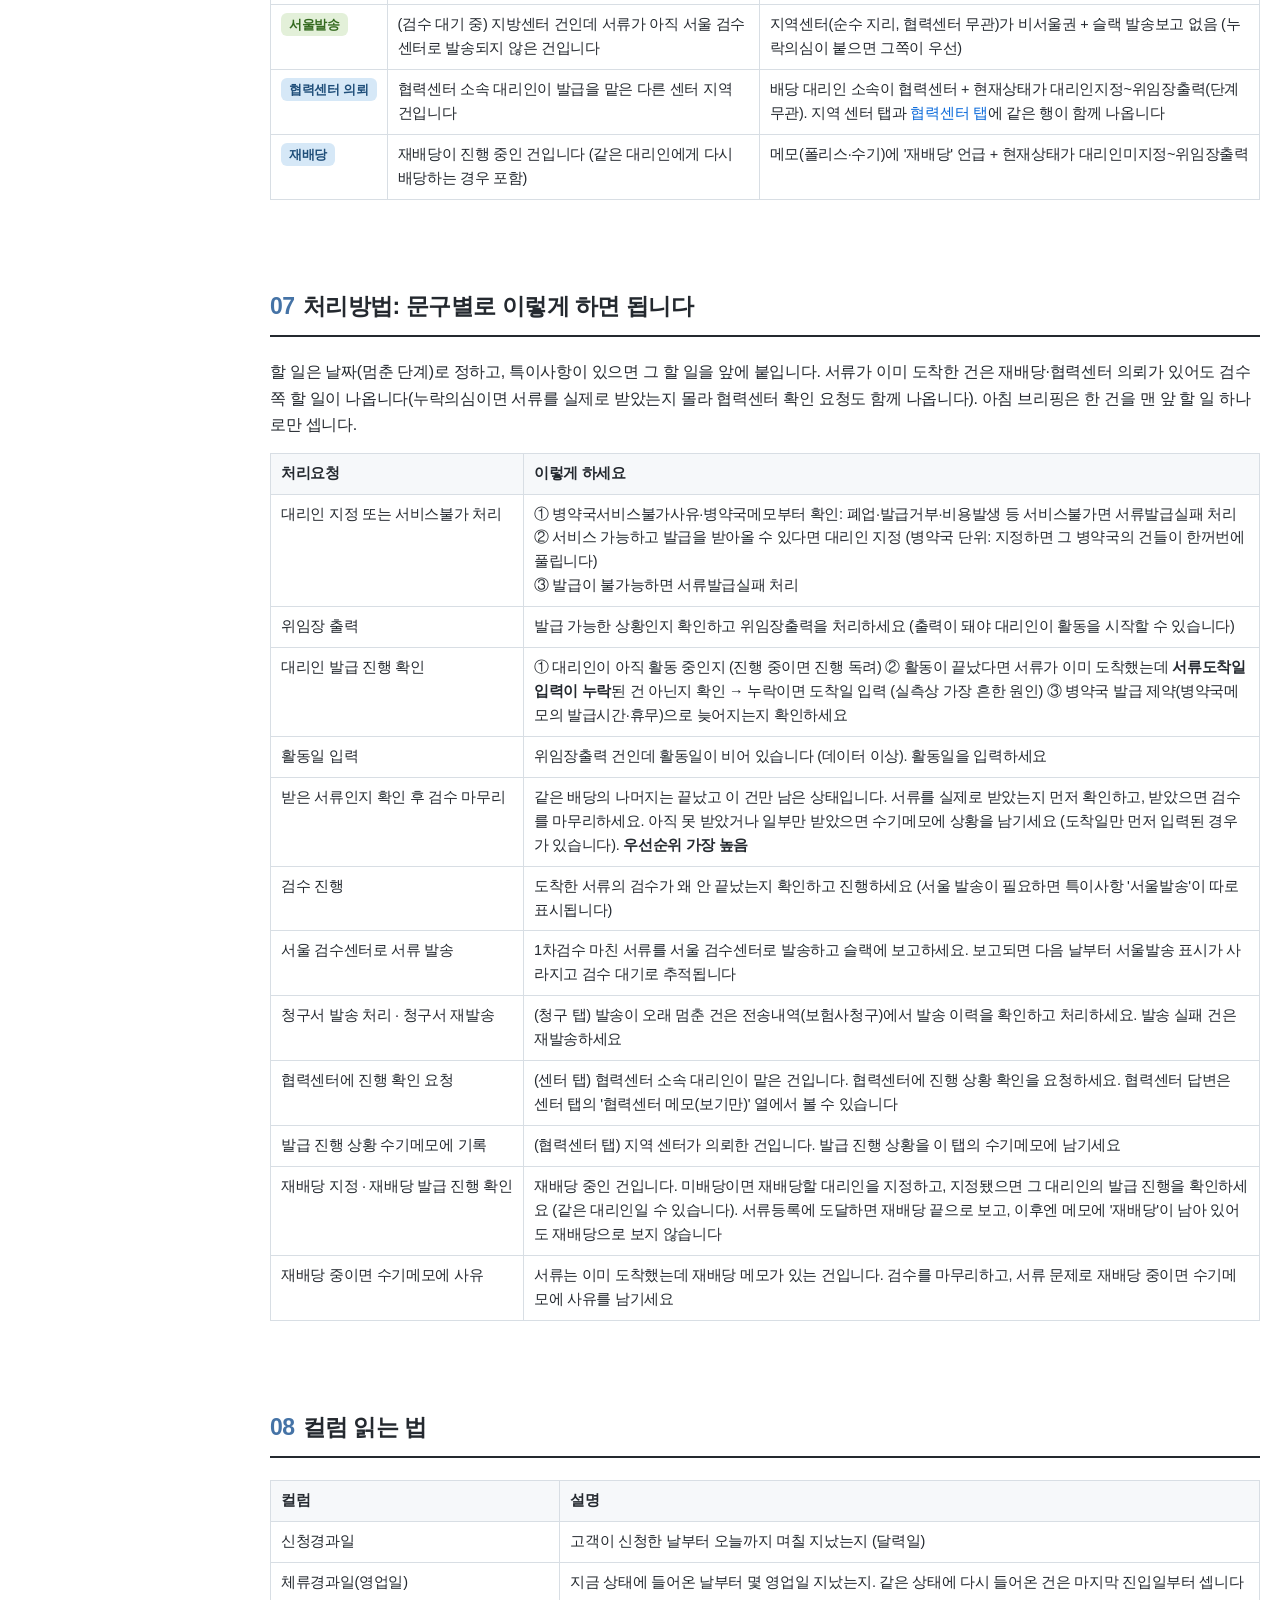
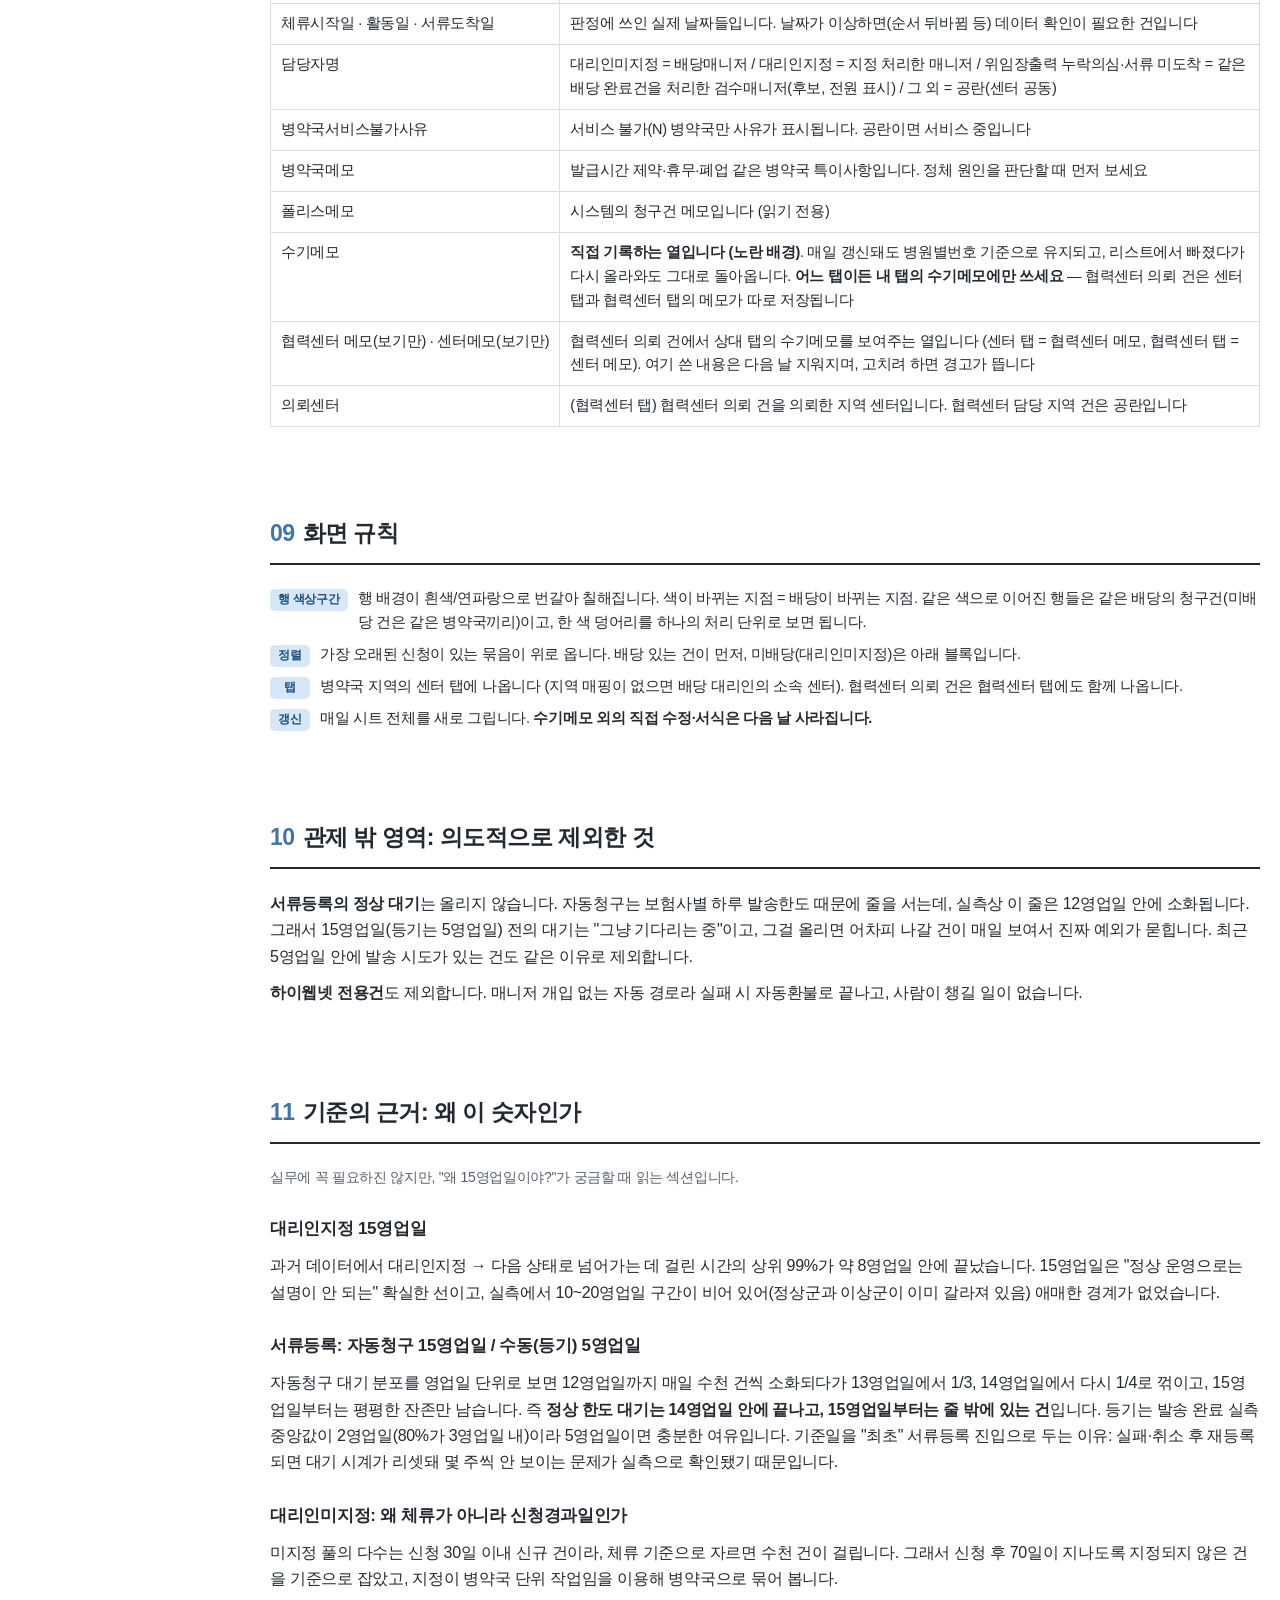
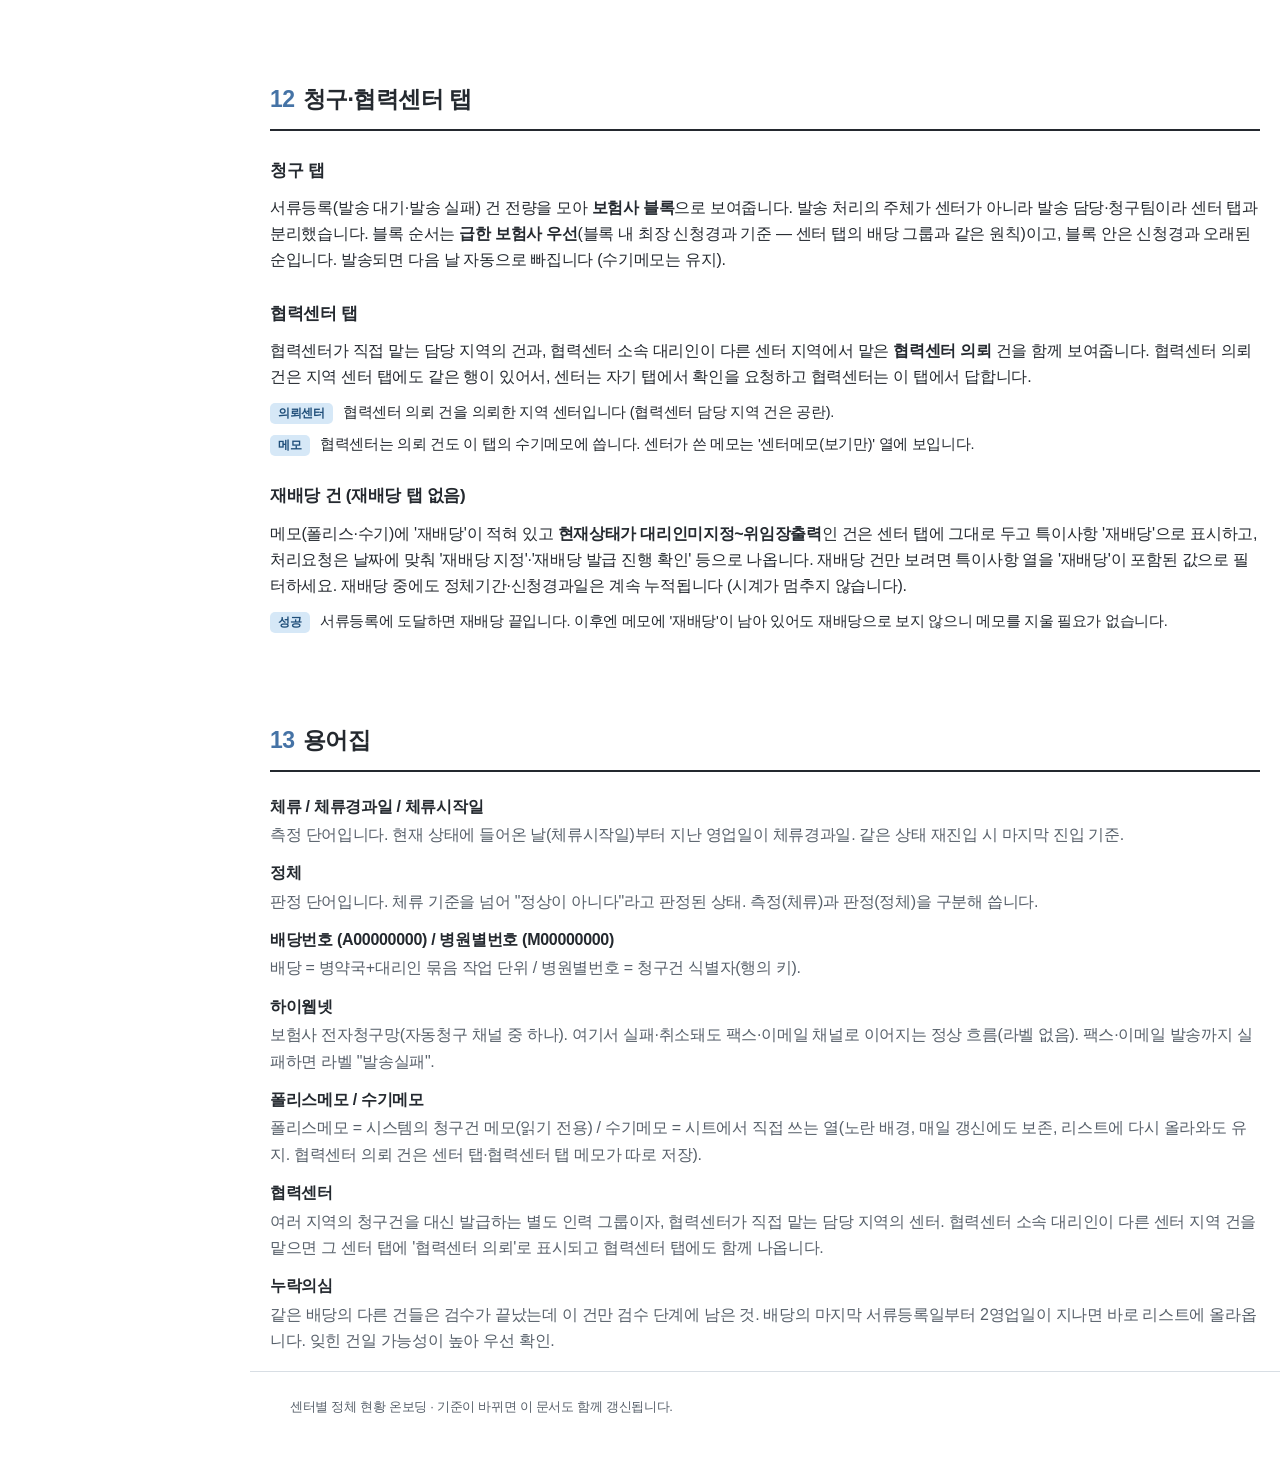
==== commit b4af1c8b: "docs: 정체 시트 개편 — 재배당·종결 탭 폐지, 협력센터 의뢰, 멈춘 단계·특이사항, 날짜 기준 처리요청, 만료 폐지 Co-Authored-By: Claude Opus 5.5" ====
--- a/status-aging.html
+++ b/status-aging.html
@@ -16,14 +16,13 @@
   <a href="#pipeline">기초: 상태 파이프라인</a>
   <a href="#case-flow">케이스 흐름도</a>
   <a href="#criteria">리스트 기준</a>
-  <a href="#labels">정체구분 라벨</a>
+  <a href="#labels">멈춘 단계·특이사항</a>
   <a href="#actions">처리방법</a>
-  <a href="#expiry">만료 축</a>
   <a href="#columns">컬럼 읽는 법</a>
   <a href="#screen-rules">화면 규칙</a>
   <a href="#out-of-scope">관제 밖 영역</a>
   <a href="#rationale">기준의 근거</a>
-  <a href="#closed-reassign">청구·종결·재배당 탭</a>
+  <a href="#closed-reassign">청구·협력센터 탭</a>
   <a href="#glossary">용어집</a>
 </aside>
 <div class="content">
@@ -47,7 +46,7 @@
       <p>처리가 멈춰 있는 청구건들을 모아 보여주는 목록입니다.</p>
       <ul>
         <li>지금 단계에서 <b>정해진 기간보다 오래 머물러 있는</b> 건</li>
-        <li>신청한 지 <b>90일(서비스기간)이 지나도록</b> 아직 진행 중인 건</li>
+        <li>신청 후 <b>70일이 지나도록 대리인이 정해지지 않은</b> 건</li>
       </ul>
       <span class="more">어떤 건이 올라오는지 자세히 →</span></a>
     <a class="card" href="#columns"><b class="t">누가 보나</b>
@@ -68,17 +67,16 @@
 
   <table>
     <tr><th>현재상태</th><th>언제 리스트에 올라오나</th><th>뭘 하면 되나</th></tr>
-    <tr><td><a href="#criteria">대리인미지정</a></td><td>신청 후 75일이 지나도록 배당되지 않음</td><td><a href="#actions">미배당 지연건 확인필요</a></td></tr>
-    <tr><td><a href="#criteria">대리인지정</a></td><td>대리인지정 상태로 15영업일 경과(또는 만료지남)</td><td><a href="#actions">발급활동지연 확인필요</a></td></tr>
-    <tr><td><a href="#criteria">위임장출력</a></td><td>발급·검수 단계별 기준일부터 10영업일 경과(2h센터는 발급구간만 15영업일 적용)</td><td><a href="#actions">세부단계별 확인</a></td></tr>
+    <tr><td><a href="#criteria">대리인미지정</a></td><td>신청 후 70일이 지나도록 배당되지 않음</td><td><a href="#actions">대리인 지정 또는 서비스불가 처리</a></td></tr>
+    <tr><td><a href="#criteria">대리인지정</a></td><td>대리인지정 상태로 15영업일 경과</td><td><a href="#actions">위임장 출력</a></td></tr>
+    <tr><td><a href="#criteria">위임장출력</a></td><td>발급·검수 단계별 기준일부터 10영업일 경과(협력센터 소속 대리인은 발급구간만 15영업일 적용)</td><td><a href="#actions">멈춘 단계별 (서류 미도착·검수 대기·누락)</a></td></tr>
     <tr><td><a href="#criteria">서류등록</a></td><td>자동청구(팩스·이메일) 최초 진입 15영업일 / 수동(등기) 5영업일 경과</td><td><a href="#actions">청구서 발송 처리</a> (청구 탭에 표시)</td></tr>
     <tr><td>신청확인중</td><td colspan="2">리스트 제외</td></tr>
   </table>
 
   <div class="callout"><b class="t">처리요청 문구 읽는 법</b>
-    문구가 <b>"~확인필요"</b>면 왜 멈췄는지 알아보라는 뜻이고, <b>"청구서 발송 처리"</b>처럼
-    할 일이 적혀 있으면 그대로 처리하면 됩니다.<br>
-    만료 여부는 문구가 아니라 <a href="#labels">정체구분 라벨</a>로 표시됩니다.</div>
+    내가 할 일은 <b>"위임장 출력"·"검수 진행"</b>처럼 그대로 적혀 있고, 다른 사람(대리인·협력센터)이 할 일은
+    <b>"~ 진행 확인"</b>으로 적혀 있습니다. 특이사항(재배당·협력센터 의뢰 등)이 있으면 그 할 일이 앞에 나오고, 여러 개면 · 로 이어집니다.</div>
 </section>
 
 <section id="identity">
@@ -100,9 +98,8 @@
     <tr><td>서류등록</td><td>발급·검수가 끝나고 스캔파일을 폴리스에 업로드한 상태. <b>자동청구 진행 예정, 실패 건은 수동청구 필요</b></td><td>시스템 + 발송 담당</td></tr>
     <tr><td>청구서발송</td><td>보험사로 발송 완료 = 정상 종료</td><td>—</td></tr>
   </table>
-  <div class="callout"><b class="t">먼저 알아둘 것 두 가지</b>
-    ① <b>서비스기간은 신청일부터 90일</b>입니다. 90일째가 마지막 유효일이고, 91일째부터 만료입니다.<br>
-    ② 서류등록 후 발송은 <b>자동청구</b>(하이웹넷·팩스·이메일 채널)가 처리하고, 등기만 사람이 직접 보냅니다.
+  <div class="callout"><b class="t">먼저 알아둘 것</b>
+    서류등록 후 발송은 <b>자동청구</b>(하이웹넷·팩스·이메일 채널)가 처리하고, 등기만 사람이 직접 보냅니다.
     하이웹넷에서 실패해도 팩스·이메일로 이어지는 게 정상 흐름이고, <b>팩스·이메일 발송까지 실패</b>하면 <a href="#labels">발송실패</a> 라벨로 표시됩니다.</div>
 </section>
 
@@ -114,7 +111,7 @@
       <div class="fnote">리스트에 올라오지 않습니다 (남은 건 전부 고객의 신분증 재제출 대기라 의도적으로 제외).</div></div>
     <div class="farrow">신분증 검수 통과 ▼</div>
     <div class="fnode"><div class="fbox">대리인미지정</div>
-      <div class="fnote"><span class="crit">고객이 서비스신청 후 75일 경과건이 리스트에 올라옵니다.</span><br>
+      <div class="fnote"><span class="crit">고객이 서비스신청 후 70일 경과건이 리스트에 올라옵니다.</span><br>
         배당매니저가 병약국 단위로 대리인 지정 여부를 판단합니다.</div></div>
     <div class="farrow">대리인 지정 ▼</div>
     <div class="fnode"><div class="fbox">대리인지정</div>
@@ -123,26 +120,24 @@
     <div class="farrow">위임장출력 처리 ▼</div>
     <div class="fnode"><div class="fbox">위임장출력<span class="s">발급활동 → 서류도착 → 검수</span></div>
       <div class="fnote"><span class="crit">단계별로 진행상태가 멈추면 기준일부터 10영업일 경과건이 리스트에 올라옵니다.</span><br>
-        · 발급도착정체: 활동일부터 10영업일 (2h센터만 15영업일)<br>
-        · 검수정체: 서류도착일부터 10영업일 (2h센터 동일)<br>
+        · 서류 미도착: 활동일부터 10영업일 (협력센터 소속 대리인만 15영업일)<br>
+        · 검수 대기: 서류도착일부터 10영업일 (협력센터도 동일)<br>
         · 누락의심: 같은 배당의 다른 건들은 모두 서류등록까지 끝났는데 이 건만 남은 경우.
-        배당의 마지막 서류등록일부터 2영업일이 지나면 10영업일을 기다리지 않고 바로 올라옵니다<br>
-        · 만료지남 (신청 91일+): 기간과 무관하게 항상 표시됩니다</div></div>
+        배당의 마지막 서류등록일부터 2영업일이 지나면 10영업일을 기다리지 않고 바로 올라옵니다</div></div>
     <div class="farrow">발급 활동 → 서류 도착 → 검수 ▼</div>
     <div class="fnode"><div class="fbox">서류등록<span class="s">청구서 발송 대기</span></div>
       <div class="fnote"><span class="crit">발송이 안 된 채 자동청구 15영업일·등기 5영업일이 지나면 리스트에 올라옵니다 (최초 서류등록 기준).</span></div></div>
     <div class="fork">
       <b>서류등록에 도착한 건은 셋 중 하나로 갑니다</b>
       <ul>
-        <li><b>a. 정상 진행</b>: 자동청구·등기 발송이 처리되어 청구서발송 → 종결 탭에서 다시 보입니다</li>
+        <li><b>a. 정상 진행</b>: 자동청구·등기 발송이 처리되어 청구서발송 → 리스트에서 빠집니다</li>
         <li><b>b. 문제 발생</b>: 발송 없이 기준 기간(자동 15·등기 5영업일)을 넘기면 → 이 리스트로 재등장합니다</li>
         <li><b>c. 정상 대기</b>: 기준 기간 안의 한도 순번 대기는 발송 시스템이 알아서 처리합니다 (<a href="#out-of-scope">자세히</a>)</li>
       </ul>
     </div>
     <div class="farrow">청구서 발송 / 실패·취소·반송 ▼</div>
     <div class="fnode"><div class="fbox term">종결 (터미널)</div>
-      <div class="fnote">청구서발송(정상), 또는 서류발급실패·대신청구취소·보험사반송(이탈)으로 끝난 건은 종결 탭에 기록됩니다.<br>
-        <span class="sub">※ 기존 종결 탭은 서류등록/실패 기준이었고, 개편 후 청구서발송 기준으로 변경됩니다.</span></div></div>
+      <div class="fnote">청구서발송(정상), 또는 서류발급실패·대신청구취소·보험사반송(이탈)으로 끝난 건은 리스트에서 빠집니다.</div></div>
   </div>
 </section>
 
@@ -150,105 +145,104 @@
   <h2><span class="no">05</span>리스트 기준: 상태별로 언제 올라오나</h2>
   <div class="cards wide2">
     <div class="card"><b class="t">대리인미지정</b>
-      <div class="kv"><span class="k">기준</span><span>신청 후 75일 경과(만료까지 15일 이하)</span></div>
+      <div class="kv"><span class="k">기준</span><span>신청 후 70일 경과</span></div>
       <div class="kv"><span class="k">의미</span><span>아직 대리인이 배정되지 않은 건</span></div>
       <div class="kv"><span class="k">화면</span><span>배당번호·대리인명 공란, 같은 병약국끼리 묶임</span></div>
       <div class="kv"><span class="k">담당</span><span>배당매니저</span></div></div>
     <div class="card"><b class="t">대리인지정</b>
-      <div class="kv"><span class="k">기준</span><span>대리인지정 상태에서 15영업일 경과(또는 만료지남)</span></div>
+      <div class="kv"><span class="k">기준</span><span>대리인지정 상태에서 15영업일 경과</span></div>
       <div class="kv"><span class="k">의미</span><span>위임장출력 처리가 안 돼 대리인이 활동을 못 시작한 건</span></div>
       <div class="kv"><span class="k">근거</span><span>정상 건은 99%가 8영업일 안에 위임장출력으로 넘어감</span></div>
       <div class="kv"><span class="k">담당</span><span>대리인을 지정한 매니저</span></div></div>
     <div class="card"><b class="t">위임장출력</b>
-      <div class="kv"><span class="k">기준</span><span>단계별 기준일부터 10영업일 경과 (2h센터는 발급구간만 15영업일)</span></div>
-      <div class="kv"><span class="k">세부</span><span>발급도착정체 = 활동일부터 서류 미도착 / 검수정체 = 서류도착일부터 검수 미완료 / 누락의심 = 같은 배당에서 이 건만 검수 미완료 (배당 마지막 서류등록일부터 2영업일)</span></div>
+      <div class="kv"><span class="k">기준</span><span>단계별 기준일부터 10영업일 경과 (협력센터 소속 대리인은 발급구간만 15영업일)</span></div>
+      <div class="kv"><span class="k">세부</span><span>서류 미도착 = 활동일부터 서류 미도착 / 검수 대기 = 서류도착일부터 검수 미완료 / 누락의심 = 같은 배당에서 이 건만 검수 미완료 (배당 마지막 서류등록일부터 2영업일)</span></div>
       <div class="kv"><span class="k">의미</span><span>발급 진행이 단계 중간에 멈춘 건</span></div>
       <div class="kv"><span class="k">화면</span><span>세부단계 라벨 병기, 처리요청도 라벨별로 다름</span></div></div>
     <div class="card"><b class="t">서류등록</b>
       <div class="kv"><span class="k">자동청구</span><span>팩스·이메일: 최초 서류등록부터 15영업일 경과 (정상 한도 대기는 12영업일 안에 소화됨)</span></div>
       <div class="kv"><span class="k">수동청구</span><span>등기: 최초 서류등록부터 5영업일 경과 (정상 리드타임 2~3영업일)</span></div>
       <div class="kv"><span class="k">가드</span><span>최근 5영업일 내 발송 시도가 있으면 제외(시스템이 처리 중인 건은 안 올림). 등기는 사람이 직접 발송해 '처리 중' 상태가 없어 가드·발송실패 라벨 미적용, 5영업일이 유예 역할</span></div>
-      <div class="kv"><span class="k">예외</span><span>만료 규칙 미적용. 기준일은 재등록돼도 리셋 안 됨(최초 진입)</span></div>
+      <div class="kv"><span class="k">예외</span><span>기준일은 재등록돼도 리셋 안 됨(최초 진입)</span></div>
       <div class="kv"><span class="k">화면</span><span>센터 탭이 아닌 <a href="#closed-reassign">청구 탭</a>에 표시 — 보험사 블록 정렬(발송 담당·청구팀 소관)</span></div></div>
   </div>
-  <div class="callout warn"><b class="t">만료지남 건은 무조건 올라옵니다</b>
-    신청 91일이 지난 진행중 건은 체류 기간과 상관없이 항상 리스트에 표시됩니다 (서류등록만 예외). <a href="#labels">만료지남</a> 라벨로 구분됩니다.</div>
 </section>
 
 <section id="labels">
-  <h2><span class="no">06</span>정체구분 라벨: 왜 올라왔는지 한눈에</h2>
-  <p>한 건에 여러 판정이 겹치면 쉼표로 함께 표시됩니다. 순서는 항상 같아서(만료 → 재배당 → 발송실패 → 세부단계 → 서울발송필요 → 누락의심 → 체류) 필터를 걸어도 값이 흩어지지 않습니다.</p>
-  <table>
-    <tr><th>라벨</th><th>의미</th><th>판정 기준</th></tr>
-    <tr><td><span class="chip exp">만료지남</span></td><td>서비스기간(신청일+90일)이 끝난 건입니다</td><td>신청경과일 91 이상</td></tr>
-    <tr><td><span class="chip near">만료임박</span></td><td>만료까지 15일 이하 남은 건입니다</td><td>신청경과일 75~90</td></tr>
-    <tr><td><span class="chip re">재배당정체</span></td><td>정체 대상 중 재배당이 진행 중인 건입니다</td><td>메모(폴리스·수기)에 '재배당' 언급 + 현재상태가 대리인미지정~위임장출력 → <a href="#closed-reassign">재배당 탭</a>으로 이동</td></tr>
-    <tr><td><span class="chip auto">발송실패</span></td><td>(서류등록) 팩스·이메일 발송 자체가 실패해 재발송 처리가 필요한 건입니다</td><td>전송내역 최신 발송이 실패한 건('보험사청구 → 전송내역 → 실패건만보기'의 팩스·이메일 건. 하이웹넷 실패·취소는 수동 발송으로 넘어가는 정상 흐름이라 제외). 실패 직후엔 안 올라옵니다. 등재 시점은 <a href="#criteria">서류등록 기준</a>을 따라, 실패 후 재발송 없이 방치된 건만 보입니다</td></tr>
-    <tr><td><span class="chip stg">발급도착정체</span></td><td>(위임장출력) 활동은 시작했는데 서류가 오지 않은 건입니다</td><td>활동일 있음 + 서류도착일 공란</td></tr>
-    <tr><td><span class="chip stg">검수정체</span></td><td>(위임장출력) 서류는 도착했는데 검수가 안 끝난 건입니다</td><td>서류도착일 있음</td></tr>
-    <tr><td><span class="chip stg">서울발송필요</span></td><td>(검수정체 중) 지방센터 건인데 서류가 아직 서울 검수센터로 발송되지 않은 건입니다</td><td>지역센터(순수 지리, 2h 무관)가 비서울권 + 슬랙 발송보고 없음 (누락의심이 붙으면 그쪽이 우선)</td></tr>
+  <h2><span class="no">06</span>멈춘 단계 · 특이사항: 왜 올라왔는지 한눈에</h2>
+  <p>두 칸으로 나눠 보여줍니다. <b>멈춘 단계</b>는 어디서 멈췄는지 한 값만, <b>특이사항</b>은 평소와 다른 사정을
+     보여주고 여러 개면 · 로 이어집니다(순서 고정: 누락의심 · 서울발송 · 협력센터 의뢰 · 재배당). 그래서 필터를 걸어도 값이 흩어지지 않습니다.
+     특이사항·처리요청 칸은 누락·재발송이 빨강, 협력센터 관련이 파랑으로 표시됩니다.</p>
+  <h3>멈춘 단계</h3>
+  <table>
+    <tr><th>값</th><th>의미</th><th>판정 기준</th></tr>
+    <tr><td><span class="chip stg">미배당</span></td><td>(대리인미지정) 신청 후 70일이 지나도록 대리인이 없는 건입니다</td><td>현재상태 대리인미지정 + 신청경과일 70 이상</td></tr>
+    <tr><td><span class="chip stg">출력 대기</span></td><td>(대리인지정) 대리인은 지정됐는데 위임장이 출력되지 않은 건입니다</td><td>대리인지정 상태로 15영업일 이상</td></tr>
+    <tr><td><span class="chip stg">서류 미도착</span></td><td>(위임장출력) 활동일이 지났는데 서류가 오지 않은 건입니다</td><td>활동일 있음 + 서류도착일 공란. 서류도착일이 활동일보다 앞이면 재배당 전에 받은 서류라 여기에 들어갑니다(누락의심 아님). 활동일도 없으면 '활동일 없음'(데이터 이상)</td></tr>
+    <tr><td><span class="chip stg">검수 대기</span></td><td>(위임장출력) 서류는 도착했는데 검수가 안 끝난 건입니다</td><td>서류도착일 있음 (활동일 이후 도착)</td></tr>
+    <tr><td><span class="chip auto">발송 대기 · 발송 실패</span></td><td>(서류등록, 청구 탭) 발송 기준을 넘긴 건 / 팩스·이메일 발송 자체가 실패한 건입니다</td><td>발송 실패 = 전송내역 최신 발송이 실패한 건('보험사청구 → 전송내역 → 실패건만보기'의 팩스·이메일 건. 하이웹넷 실패·취소는 수동 발송으로 넘어가는 정상 흐름이라 제외). 실패 직후엔 안 올라오고, <a href="#criteria">서류등록 기준</a>을 따라 실패 후 재발송 없이 방치된 건만 보입니다</td></tr>
+  </table>
+  <h3>특이사항</h3>
+  <table>
+    <tr><th>값</th><th>의미</th><th>판정 기준</th></tr>
     <tr><td><span class="chip stg">누락의심</span></td><td>같은 배당의 다른 건들은 서류등록/청구서발송까지 진행됐는데 이 건만 남아, 검수누락 가능성이 높은 건입니다</td><td>같은 배당의 마지막 서류등록일부터 2영업일 경과. 도착 10영업일을 기다리지 않고 바로 리스트에 올라옵니다 (등록 직후는 아직 처리 중일 수 있어 제외)</td></tr>
-    <tr><td><span class="chip dw">체류정체</span></td><td>상태별 체류 기준(<a href="#criteria">05</a>)을 넘겨서 올라온 건입니다</td><td>체류경과일 ≥ 상태별 기준</td></tr>
+    <tr><td><span class="chip stg">서울발송</span></td><td>(검수 대기 중) 지방센터 건인데 서류가 아직 서울 검수센터로 발송되지 않은 건입니다</td><td>지역센터(순수 지리, 협력센터 무관)가 비서울권 + 슬랙 발송보고 없음 (누락의심이 붙으면 그쪽이 우선)</td></tr>
+    <tr><td><span class="chip re">협력센터 의뢰</span></td><td>협력센터 소속 대리인이 발급을 맡은 다른 센터 지역 건입니다</td><td>배당 대리인 소속이 협력센터 + 현재상태가 대리인지정~위임장출력(단계 무관). 지역 센터 탭과 <a href="#closed-reassign">협력센터 탭</a>에 같은 행이 함께 나옵니다</td></tr>
+    <tr><td><span class="chip re">재배당</span></td><td>재배당이 진행 중인 건입니다 (같은 대리인에게 다시 배당하는 경우 포함)</td><td>메모(폴리스·수기)에 '재배당' 언급 + 현재상태가 대리인미지정~위임장출력</td></tr>
   </table>
 </section>
 
 <section id="actions">
   <h2><span class="no">07</span>처리방법: 문구별로 이렇게 하면 됩니다</h2>
+  <p>할 일은 날짜(멈춘 단계)로 정하고, 특이사항이 있으면 그 할 일을 앞에 붙입니다. 서류가 이미 도착한 건은 재배당·협력센터 의뢰가 있어도 검수 쪽 할 일이 나옵니다(누락의심이면 서류를 실제로 받았는지 몰라 협력센터 확인 요청도 함께 나옵니다). 아침 브리핑은 한 건을 맨 앞 할 일 하나로만 셉니다.</p>
   <table>
     <tr><th>처리요청</th><th>이렇게 하세요</th></tr>
-    <tr><td>미배당 지연건 확인필요</td><td>① 병약국서비스불가사유·병약국메모부터 확인: 폐업·발급거부·비용발생 등 서비스불가면 서류발급실패 처리<br>
+    <tr><td>대리인 지정 또는 서비스불가 처리</td><td>① 병약국서비스불가사유·병약국메모부터 확인: 폐업·발급거부·비용발생 등 서비스불가면 서류발급실패 처리<br>
         ② 서비스 가능하고 발급을 받아올 수 있다면 대리인 지정 (병약국 단위: 지정하면 그 병약국의 건들이 한꺼번에 풀립니다)<br>
-        ③ 발급이 불가능하면 기간만료 처리 검토</td></tr>
-    <tr><td>발급활동지연 확인필요</td><td><b>대리인지정 건</b>: 발급 가능한 상황인지 확인하고 위임장출력을 처리하세요(출력이 돼야 대리인이 활동을 시작할 수 있습니다)<br>
-        <b>위임장출력 건</b>: ① 대리인이 아직 활동 중인지 (진행 중이면 진행 독려)
+        ③ 발급이 불가능하면 서류발급실패 처리</td></tr>
+    <tr><td>위임장 출력</td><td>발급 가능한 상황인지 확인하고 위임장출력을 처리하세요 (출력이 돼야 대리인이 활동을 시작할 수 있습니다)</td></tr>
+    <tr><td>대리인 발급 진행 확인</td><td>① 대리인이 아직 활동 중인지 (진행 중이면 진행 독려)
         ② 활동이 끝났다면 서류가 이미 도착했는데 <b>서류도착일 입력이 누락</b>된 건 아닌지 확인 → 누락이면 도착일 입력 (실측상 가장 흔한 원인)
-        ③ 병약국 발급 제약(병약국메모의 발급시간·휴무)으로 늦어지는지 확인하세요<br>
-        공통: 만료지남이 붙어 있고 살릴 수 없다면 기간만료 처리</td></tr>
-    <tr><td>검수 진행상황 확인필요</td><td>검수가 왜 안 끝났는지 확인하세요 (서울 발송 여부는 서울발송필요 라벨이 자동으로 알려주며, 라벨이 없으면 이미 발송된 건)</td></tr>
-    <tr><td>서울 검수센터 서류 발송</td><td>1차검수 마친 서류를 서울 검수센터로 발송하고 슬랙에 보고하세요. 보고되면 다음 날부터 라벨이 사라지고 일반 검수정체로 추적됩니다</td></tr>
-    <tr><td>검수누락 확인필요</td><td>같은 배당의 나머지는 끝났고 이 건만 빠진 상태 → 우선 확인해서 검수를 마무리하세요 (<b>우선순위 가장 높음</b>)</td></tr>
-    <tr><td>청구서 발송 처리</td><td>발송이 오래 멈춘 건입니다. 전송내역(보험사청구)에서 발송 이력을 확인하고 재발송을 요청하세요 (만료지남이 붙어 있어도 발송하면 됩니다)</td></tr>
-  </table>
-  <div class="callout"><b class="t">기간만료 처리는 어디까지?</b>
-    기간만료 처리는 <b>대리인이 활동을 시작하기 전 단계(미지정·지정)에서만</b> 검토합니다.
-    활동이 시작된 건(위임장출력·서류등록)은 이미 들어간 일이 있으니, 만료를 넘겼어도 살리는 쪽을 먼저 봅니다.</div>
-</section>
-
-<section id="expiry">
-  <h2><span class="no">08</span>만료 축: 신청경과일 숫자만 보면 됩니다</h2>
-  <table>
-    <tr><th class="center">신청경과일</th><th>의미</th><th>표시</th></tr>
-    <tr><td class="center">~74일</td><td>정상 범위입니다</td><td>—</td></tr>
-    <tr><td class="center">75~90일</td><td>만료까지 15일 이하 (90일째가 마지막 유효일)</td><td><span class="chip near">만료임박</span></td></tr>
-    <tr><td class="center">91일~</td><td>서비스기간이 끝났습니다</td><td><span class="chip exp">만료지남</span> 라벨</td></tr>
-  </table>
-  <p class="sub">신청경과일은 달력일 기준(만료 계산이 달력 기준이라서), 체류경과일은 영업일 기준(작업 소요라서)입니다. 단위가 다른 게 의도입니다.</p>
+        ③ 병약국 발급 제약(병약국메모의 발급시간·휴무)으로 늦어지는지 확인하세요</td></tr>
+    <tr><td>활동일 입력</td><td>위임장출력 건인데 활동일이 비어 있습니다 (데이터 이상). 활동일을 입력하세요</td></tr>
+    <tr><td>받은 서류인지 확인 후 검수 마무리</td><td>같은 배당의 나머지는 끝났고 이 건만 남은 상태입니다. 서류를 실제로 받았는지 먼저 확인하고, 받았으면 검수를 마무리하세요. 아직 못 받았거나 일부만 받았으면 수기메모에 상황을 남기세요 (도착일만 먼저 입력된 경우가 있습니다). <b>우선순위 가장 높음</b></td></tr>
+    <tr><td>검수 진행</td><td>도착한 서류의 검수가 왜 안 끝났는지 확인하고 진행하세요 (서울 발송이 필요하면 특이사항 '서울발송'이 따로 표시됩니다)</td></tr>
+    <tr><td>서울 검수센터로 서류 발송</td><td>1차검수 마친 서류를 서울 검수센터로 발송하고 슬랙에 보고하세요. 보고되면 다음 날부터 서울발송 표시가 사라지고 검수 대기로 추적됩니다</td></tr>
+    <tr><td>청구서 발송 처리 · 청구서 재발송</td><td>(청구 탭) 발송이 오래 멈춘 건은 전송내역(보험사청구)에서 발송 이력을 확인하고 처리하세요. 발송 실패 건은 재발송하세요</td></tr>
+    <tr><td>협력센터에 진행 확인 요청</td><td>(센터 탭) 협력센터 소속 대리인이 맡은 건입니다. 협력센터에 진행 상황 확인을 요청하세요. 협력센터 답변은 센터 탭의 '협력센터 메모(보기만)' 열에서 볼 수 있습니다</td></tr>
+    <tr><td>발급 진행 상황 수기메모에 기록</td><td>(협력센터 탭) 지역 센터가 의뢰한 건입니다. 발급 진행 상황을 이 탭의 수기메모에 남기세요</td></tr>
+    <tr><td>재배당 지정 · 재배당 발급 진행 확인</td><td>재배당 중인 건입니다. 미배당이면 재배당할 대리인을 지정하고, 지정됐으면 그 대리인의 발급 진행을 확인하세요 (같은 대리인일 수 있습니다). 서류등록에 도달하면 재배당 끝으로 보고, 이후엔 메모에 '재배당'이 남아 있어도 재배당으로 보지 않습니다</td></tr>
+    <tr><td>재배당 중이면 수기메모에 사유</td><td>서류는 이미 도착했는데 재배당 메모가 있는 건입니다. 검수를 마무리하고, 서류 문제로 재배당 중이면 수기메모에 사유를 남기세요</td></tr>
+  </table>
 </section>
 
 <section id="columns">
-  <h2><span class="no">09</span>컬럼 읽는 법</h2>
+  <h2><span class="no">08</span>컬럼 읽는 법</h2>
   <table>
     <tr><th>컬럼</th><th>설명</th></tr>
-    <tr><td>신청경과일</td><td>고객이 신청한 날부터 오늘까지 며칠 지났는지 (달력일). 만료 판단의 축입니다</td></tr>
+    <tr><td>신청경과일</td><td>고객이 신청한 날부터 오늘까지 며칠 지났는지 (달력일)</td></tr>
     <tr><td>체류경과일(영업일)</td><td>지금 상태에 들어온 날부터 몇 영업일 지났는지. 같은 상태에 다시 들어온 건은 마지막 진입일부터 셉니다</td></tr>
     <tr><td>체류시작일 · 활동일 · 서류도착일</td><td>판정에 쓰인 실제 날짜들입니다. 날짜가 이상하면(순서 뒤바뀜 등) 데이터 확인이 필요한 건입니다</td></tr>
-    <tr><td>담당자명</td><td>대리인미지정 = 배당매니저 / 대리인지정 = 지정 처리한 매니저 / 위임장출력 누락의심·발급도착정체 = 같은 배당 완료건을 처리한 검수매니저(후보, 전원 표시) / 그 외 = 공란(센터 공동)</td></tr>
+    <tr><td>담당자명</td><td>대리인미지정 = 배당매니저 / 대리인지정 = 지정 처리한 매니저 / 위임장출력 누락의심·서류 미도착 = 같은 배당 완료건을 처리한 검수매니저(후보, 전원 표시) / 그 외 = 공란(센터 공동)</td></tr>
     <tr><td>병약국서비스불가사유</td><td>서비스 불가(N) 병약국만 사유가 표시됩니다. 공란이면 서비스 중입니다</td></tr>
     <tr><td>병약국메모</td><td>발급시간 제약·휴무·폐업 같은 병약국 특이사항입니다. 정체 원인을 판단할 때 먼저 보세요</td></tr>
     <tr><td>폴리스메모</td><td>시스템의 청구건 메모입니다 (읽기 전용)</td></tr>
-    <tr><td>수기메모</td><td><b>직접 기록하는 열입니다 (노란 배경)</b>. 매일 갱신돼도 병원별번호 기준으로 유지되고, 종결·재배당 탭으로 이동해도 따라갑니다</td></tr>
+    <tr><td>수기메모</td><td><b>직접 기록하는 열입니다 (노란 배경)</b>. 매일 갱신돼도 병원별번호 기준으로 유지되고, 리스트에서 빠졌다가 다시 올라와도 그대로 돌아옵니다. <b>어느 탭이든 내 탭의 수기메모에만 쓰세요</b> — 협력센터 의뢰 건은 센터 탭과 협력센터 탭의 메모가 따로 저장됩니다</td></tr>
+    <tr><td>협력센터 메모(보기만) · 센터메모(보기만)</td><td>협력센터 의뢰 건에서 상대 탭의 수기메모를 보여주는 열입니다 (센터 탭 = 협력센터 메모, 협력센터 탭 = 센터 메모). 여기 쓴 내용은 다음 날 지워지며, 고치려 하면 경고가 뜹니다</td></tr>
+    <tr><td>의뢰센터</td><td>(협력센터 탭) 협력센터 의뢰 건을 의뢰한 지역 센터입니다. 협력센터 담당 지역 건은 공란입니다</td></tr>
   </table>
 </section>
 
 <section id="screen-rules">
-  <h2><span class="no">10</span>화면 규칙</h2>
+  <h2><span class="no">09</span>화면 규칙</h2>
   <div class="kv"><span class="k">행 색상구간</span><span>행 배경이 흰색/연파랑으로 번갈아 칠해집니다. 색이 바뀌는 지점 = 배당이 바뀌는 지점. 같은 색으로 이어진 행들은 같은 배당의 청구건(미배당 건은 같은 병약국끼리)이고, 한 색 덩어리를 하나의 처리 단위로 보면 됩니다.</span></div>
   <div class="kv"><span class="k">정렬</span><span>가장 오래된 신청이 있는 묶음이 위로 옵니다. 배당 있는 건이 먼저, 미배당(대리인미지정)은 아래 블록입니다.</span></div>
+  <div class="kv"><span class="k">탭</span><span>병약국 지역의 센터 탭에 나옵니다 (지역 매핑이 없으면 배당 대리인의 소속 센터). 협력센터 의뢰 건은 협력센터 탭에도 함께 나옵니다.</span></div>
   <div class="kv"><span class="k">갱신</span><span>매일 시트 전체를 새로 그립니다. <b>수기메모 외의 직접 수정·서식은 다음 날 사라집니다.</b></span></div>
 </section>
 
 <section id="out-of-scope">
-  <h2><span class="no">11</span>관제 밖 영역: 의도적으로 제외한 것</h2>
+  <h2><span class="no">10</span>관제 밖 영역: 의도적으로 제외한 것</h2>
   <p><b>서류등록의 정상 대기</b>는 올리지 않습니다. 자동청구는 보험사별 하루 발송한도 때문에
      줄을 서는데, 실측상 이 줄은 12영업일 안에 소화됩니다. 그래서 15영업일(등기는 5영업일)
      전의 대기는 "그냥 기다리는 중"이고, 그걸 올리면 어차피 나갈 건이 매일 보여서 진짜
@@ -258,7 +252,7 @@
 </section>
 
 <section id="rationale">
-  <h2><span class="no">12</span>기준의 근거: 왜 이 숫자인가</h2>
+  <h2><span class="no">11</span>기준의 근거: 왜 이 숫자인가</h2>
   <p class="sub">실무에 꼭 필요하진 않지만, "왜 15영업일이야?"가 궁금할 때 읽는 섹션입니다.</p>
   <h3>대리인지정 15영업일</h3>
   <p>과거 데이터에서 대리인지정 → 다음 상태로 넘어가는 데 걸린 시간의 상위 99%가
@@ -273,64 +267,44 @@
      몇 주씩 안 보이는 문제가 실측으로 확인됐기 때문입니다.</p>
   <h3>대리인미지정: 왜 체류가 아니라 신청경과일인가</h3>
   <p>미지정 풀의 다수는 신청 30일 이내 신규 건이라, 체류 기준으로 자르면 수천 건이 걸립니다.
-     실제 위험은 "만료가 다가오는데 지정이 안 된 것"이므로 만료 15일 전(75일)을 기준으로 잡았고,
+     그래서 신청 후 70일이 지나도록 지정되지 않은 건을 기준으로 잡았고,
      지정이 병약국 단위 작업임을 이용해 병약국으로 묶어 봅니다.</p>
-  <h3>지금 만료지남이 많은 이유</h3>
-  <p>5월에 대량 유입된 물량의 꼬리가 8월부터 만료선(신청+90일)을 넘고 있습니다.
-     이 물량이 소화될 때까지 만료지남 건은 당분간 늘어나며, 현재 리스트의 가장 큰 덩어리입니다.</p>
 </section>
 
 <section id="closed-reassign">
-  <h2><span class="no">13</span>청구·종결·재배당 탭</h2>
+  <h2><span class="no">12</span>청구·협력센터 탭</h2>
   <h3>청구 탭</h3>
-  <p>서류등록(발송 대기·발송실패) 건 전량을 모아 <b>보험사 블록</b>으로 보여줍니다. 발송 처리의
+  <p>서류등록(발송 대기·발송 실패) 건 전량을 모아 <b>보험사 블록</b>으로 보여줍니다. 발송 처리의
      주체가 센터가 아니라 발송 담당·청구팀이라 센터 탭과 분리했습니다. 블록 순서는 <b>급한
      보험사 우선</b>(블록 내 최장 신청경과 기준 — 센터 탭의 배당 그룹과 같은 원칙)이고, 블록 안은
      신청경과 오래된 순입니다. 발송되면 다음 날 자동으로 빠집니다 (수기메모는 유지).</p>
-  <h3>재배당 탭</h3>
-  <p>메모(폴리스·수기)에 '재배당'이 적혀 있고 <b>현재상태가 대리인미지정~위임장출력</b>인 건은
-     센터 리스트에서 빼고 재배당 탭에서만 추적합니다. 수기메모에 쓰면 다음 날부터 이동합니다.
+  <h3>협력센터 탭</h3>
+  <p>협력센터가 직접 맡는 담당 지역의 건과, 협력센터 소속 대리인이 다른 센터 지역에서 맡은 <b>협력센터 의뢰</b> 건을 함께 보여줍니다.
+     협력센터 의뢰 건은 지역 센터 탭에도 같은 행이 있어서, 센터는 자기 탭에서 확인을 요청하고 협력센터는 이 탭에서 답합니다.</p>
+  <div class="kv"><span class="k">의뢰센터</span><span>협력센터 의뢰 건을 의뢰한 지역 센터입니다 (협력센터 담당 지역 건은 공란).</span></div>
+  <div class="kv"><span class="k">메모</span><span>협력센터는 의뢰 건도 이 탭의 수기메모에 씁니다. 센터가 쓴 메모는 '센터메모(보기만)' 열에 보입니다.</span></div>
+  <h3>재배당 건 (재배당 탭 없음)</h3>
+  <p>메모(폴리스·수기)에 '재배당'이 적혀 있고 <b>현재상태가 대리인미지정~위임장출력</b>인 건은 센터 탭에 그대로 두고
+     특이사항 '재배당'으로 표시하고, 처리요청은 날짜에 맞춰 '재배당 지정'·'재배당 발급 진행 확인' 등으로 나옵니다. 재배당 건만 보려면 특이사항 열을 '재배당'이 포함된 값으로 필터하세요.
      재배당 중에도 정체기간·신청경과일은 계속 누적됩니다 (시계가 멈추지 않습니다).</p>
-  <div class="kv"><span class="k">성공</span><span>서류등록에 도달하면 재배당 성공 → 탭에서 빠집니다. 이후엔 메모에 '재배당'이 남아 있어도 재배당으로 보지 않으니 메모를 지울 필요가 없습니다.</span></div>
-  <div class="kv"><span class="k">이탈</span><span>실패·취소로 끝나면 종결 탭으로 갑니다.</span></div>
-  <div class="kv"><span class="k">화면</span><span>센터 블록 순 정렬, 신청경과일로 만료 위험을 함께 봅니다.</span></div>
-  <h3>종결 탭</h3>
-  <p>정체 목록을 벗어나 끝난 건의 기록입니다. 시간 컬럼이 세 가지인 것만 기억하면 됩니다.</p>
-  <table>
-    <tr><th>컬럼</th><th>재는 구간</th><th>답하는 질문</th></tr>
-    <tr><td>소요일</td><td>신청일 → 종결일 (달력일)</td><td>전체 며칠 걸렸나, 만료 전에 끝났나</td></tr>
-    <tr><td>정체기간(영업일)</td><td>정체 목록 등재 → 종결일</td><td>문제로 잡힌 후 며칠 만에 처리됐나</td></tr>
-    <tr><td>정체구분</td><td>종결 당시 마지막 판정</td><td>어떤 정체였다가 끝났나</td></tr>
-    <tr><td>현재상태</td><td>지금 실제 DB 상태</td><td>정말 끝났나 (청구서발송이면 완료, <b>서류등록이면 아직 발송 대기</b>)</td></tr>
-  </table>
-  <p>종결사유는 "당시 기록"이고 현재상태는 "지금 사실"입니다. <b>현재상태가 터미널(청구서발송·
-     서류발급실패·취소·반송)이 아닌 건은 종결 기록만 있고 실제로는 진행 중인 건</b>입니다.
-     대부분은 서류등록(발송 대기)이고, 드물게 재검수 등으로 되돌아간 건도 있습니다. 이런 건이
-     해당 상태의 정체 기준을 넘기면 리스트에 다시 나타나고, 그때 종결 탭에서는 빠집니다.
-     사라진 게 아니라 계속 감시되고 있다는 뜻입니다.</p>
-  <div class="callout"><b class="t">종결 기준 개편 예정</b>
-    지금 종결 탭은 "서류등록/서류발급실패 도달"을 종결로 봅니다(위임장출력만 관제하던 시절 기준).
-    상태별 관제에서는 서류등록도 관제 단계이므로, 개편 때 종결 = <b>청구서발송(정상) 또는
-    실패·취소·반송(이탈) 도달</b>로 바뀝니다. 기간만료 처리 실적도 그때부터 실패사유=기간만료로 집계됩니다.</div>
+  <div class="kv"><span class="k">성공</span><span>서류등록에 도달하면 재배당 끝입니다. 이후엔 메모에 '재배당'이 남아 있어도 재배당으로 보지 않으니 메모를 지울 필요가 없습니다.</span></div>
 </section>
 
 <section id="glossary">
-  <h2><span class="no">14</span>용어집</h2>
+  <h2><span class="no">13</span>용어집</h2>
   <dl class="glossary">
     <dt>체류 / 체류경과일 / 체류시작일</dt>
     <dd>측정 단어입니다. 현재 상태에 들어온 날(체류시작일)부터 지난 영업일이 체류경과일. 같은 상태 재진입 시 마지막 진입 기준.</dd>
     <dt>정체</dt>
-    <dd>판정 단어입니다. 체류·만료 기준을 넘어 "정상이 아니다"라고 판정된 상태. 측정(체류)과 판정(정체)을 구분해 씁니다.</dd>
-    <dt>만료임박 / 만료지남</dt>
-    <dd>신청경과일 75~90 / 91 이상. 서비스기간은 신청일+90일까지(90일째 = 마지막 유효일).</dd>
+    <dd>판정 단어입니다. 체류 기준을 넘어 "정상이 아니다"라고 판정된 상태. 측정(체류)과 판정(정체)을 구분해 씁니다.</dd>
     <dt>배당번호 (A00000000) / 병원별번호 (M00000000)</dt>
     <dd>배당 = 병약국+대리인 묶음 작업 단위 / 병원별번호 = 청구건 식별자(행의 키).</dd>
     <dt>하이웹넷</dt>
     <dd>보험사 전자청구망(자동청구 채널 중 하나). 여기서 실패·취소돼도 팩스·이메일 채널로 이어지는 정상 흐름(라벨 없음). 팩스·이메일 발송까지 실패하면 라벨 "발송실패".</dd>
     <dt>폴리스메모 / 수기메모</dt>
-    <dd>폴리스메모 = 시스템의 청구건 메모(읽기 전용) / 수기메모 = 시트에서 직접 쓰는 열(노란 배경, 매일 갱신에도 보존, 종결·재배당 탭 이동 시에도 유지).</dd>
-    <dt>2h센터</dt>
-    <dd>여러 지역의 청구건을 대신 발급하는 별도 인력 그룹. 지리 센터와 무관하게 "2h센터"로 분류.</dd>
+    <dd>폴리스메모 = 시스템의 청구건 메모(읽기 전용) / 수기메모 = 시트에서 직접 쓰는 열(노란 배경, 매일 갱신에도 보존, 리스트에 다시 올라와도 유지. 협력센터 의뢰 건은 센터 탭·협력센터 탭 메모가 따로 저장).</dd>
+    <dt>협력센터</dt>
+    <dd>여러 지역의 청구건을 대신 발급하는 별도 인력 그룹이자, 협력센터가 직접 맡는 담당 지역의 센터. 협력센터 소속 대리인이 다른 센터 지역 건을 맡으면 그 센터 탭에 '협력센터 의뢰'로 표시되고 협력센터 탭에도 함께 나옵니다.</dd>
     <dt>누락의심</dt>
     <dd>같은 배당의 다른 건들은 검수가 끝났는데 이 건만 검수 단계에 남은 것. 배당의 마지막 서류등록일부터 2영업일이 지나면 바로 리스트에 올라옵니다. 잊힌 건일 가능성이 높아 우선 확인.</dd>
   </dl>
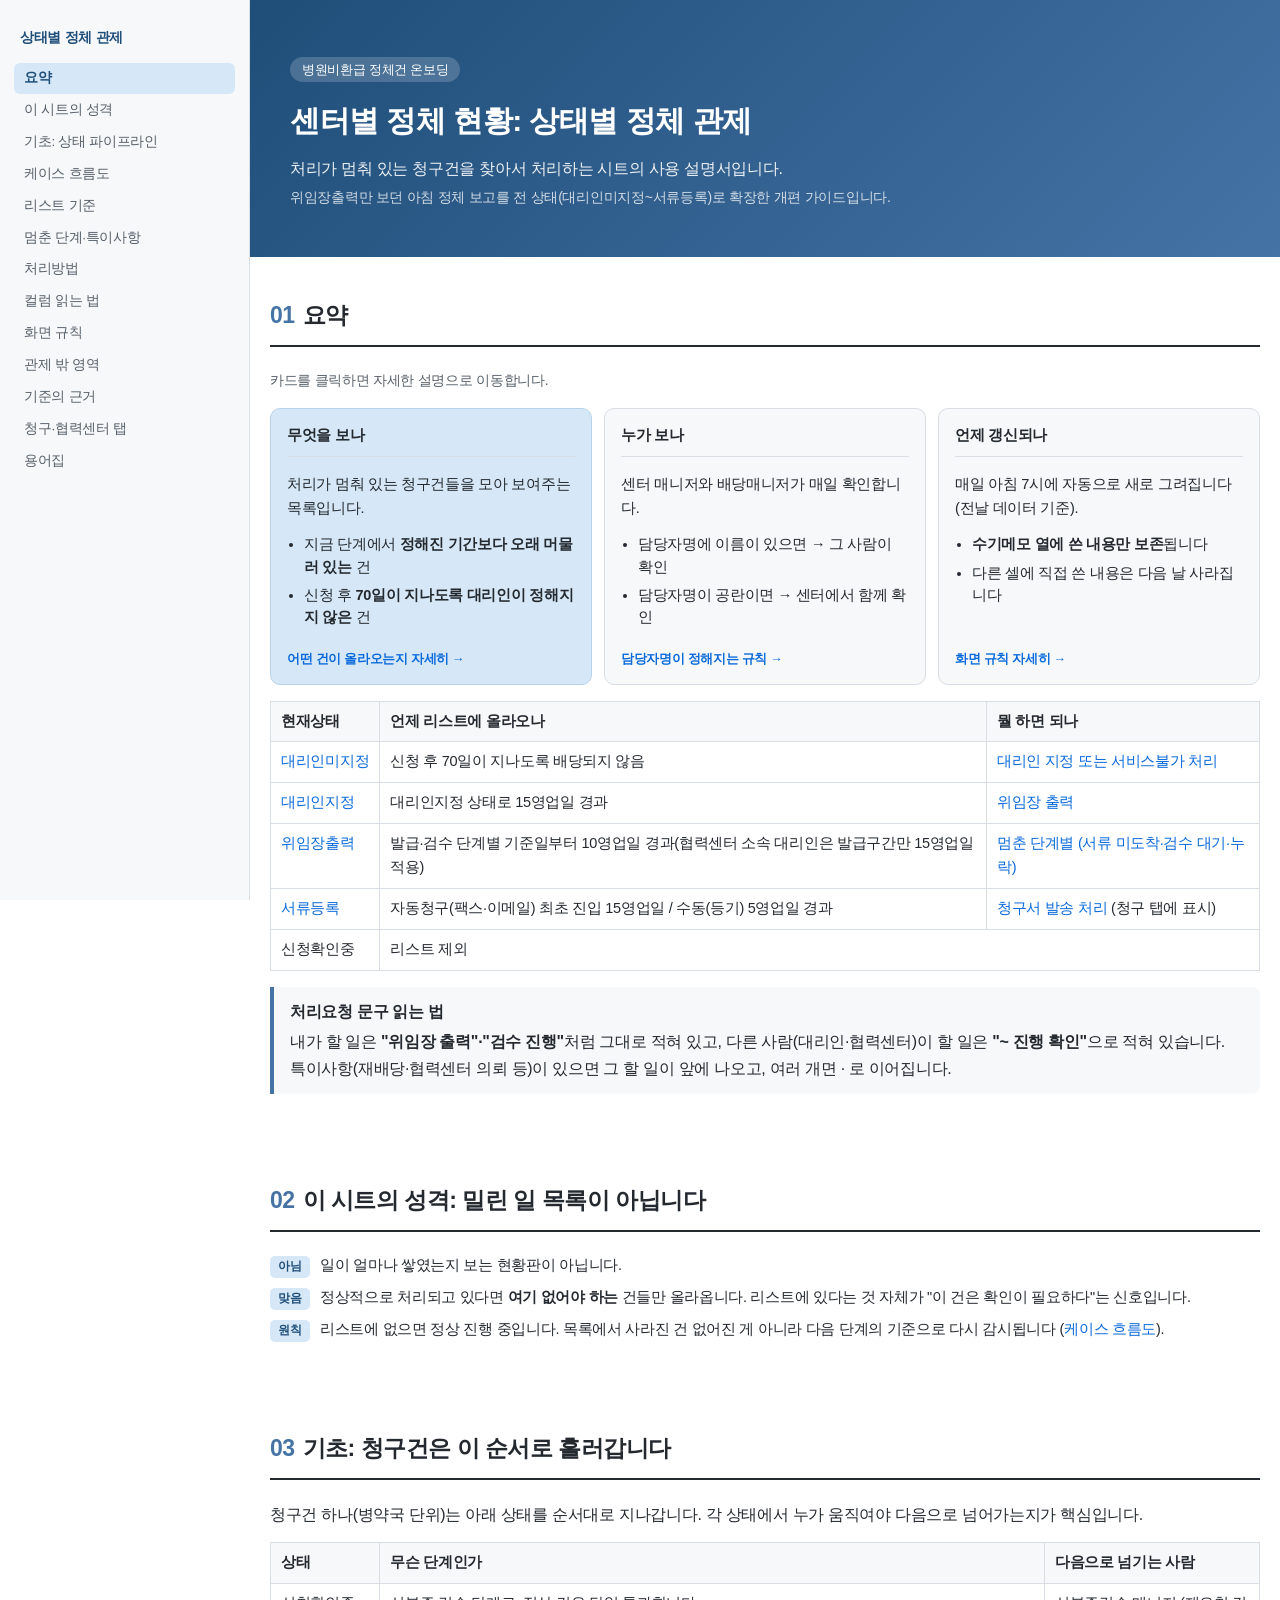
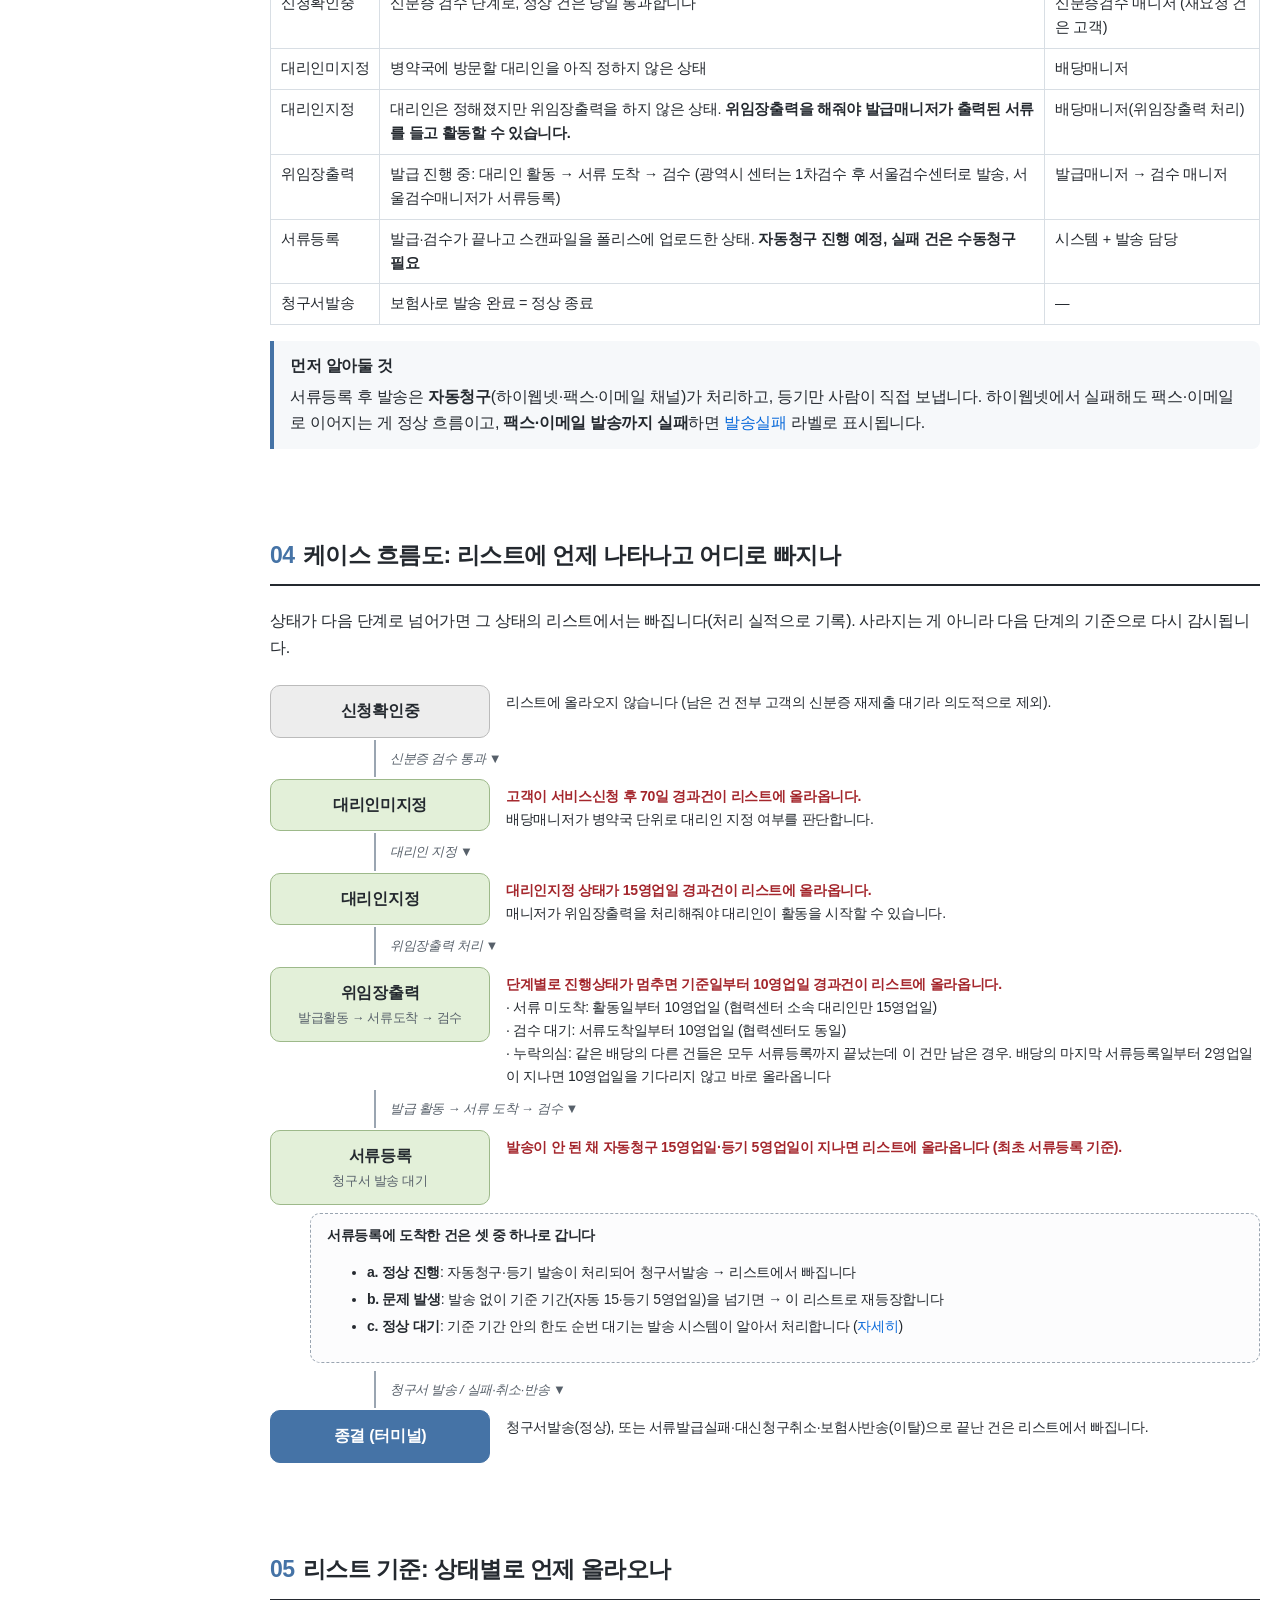
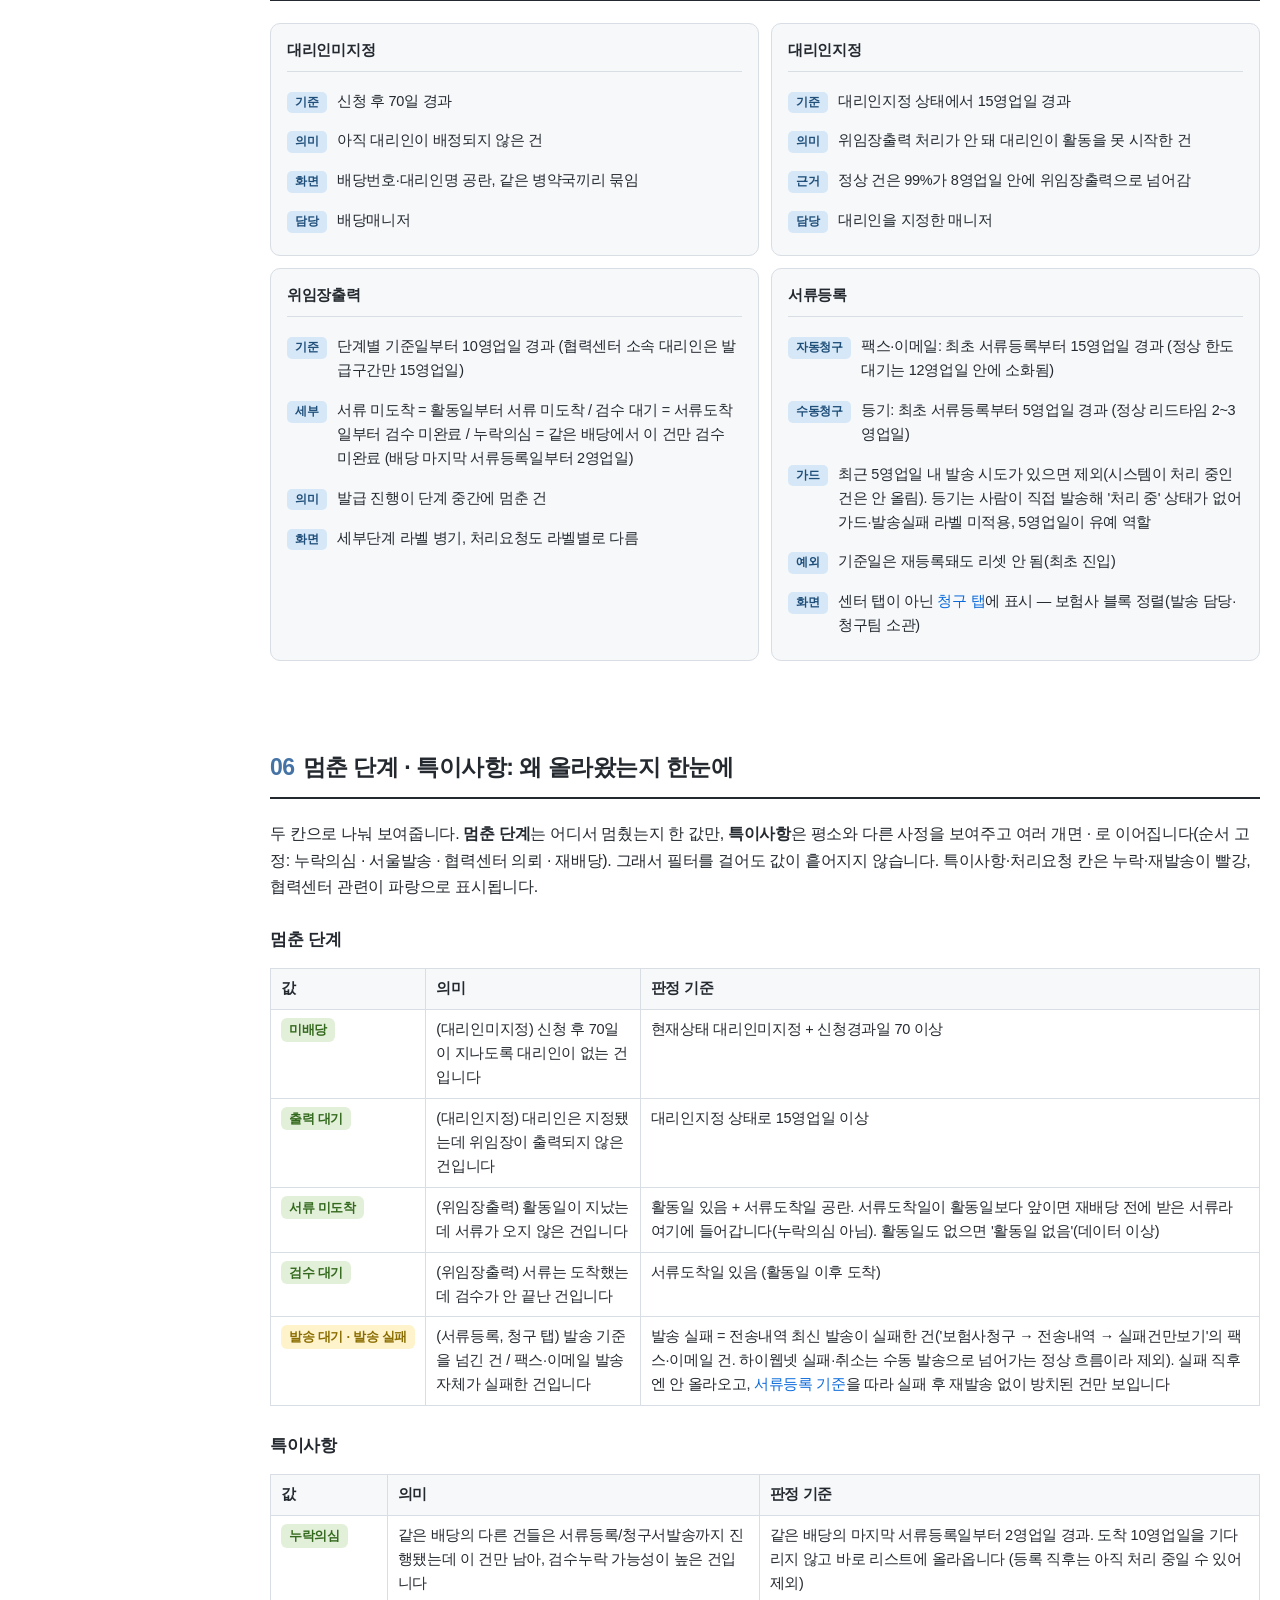
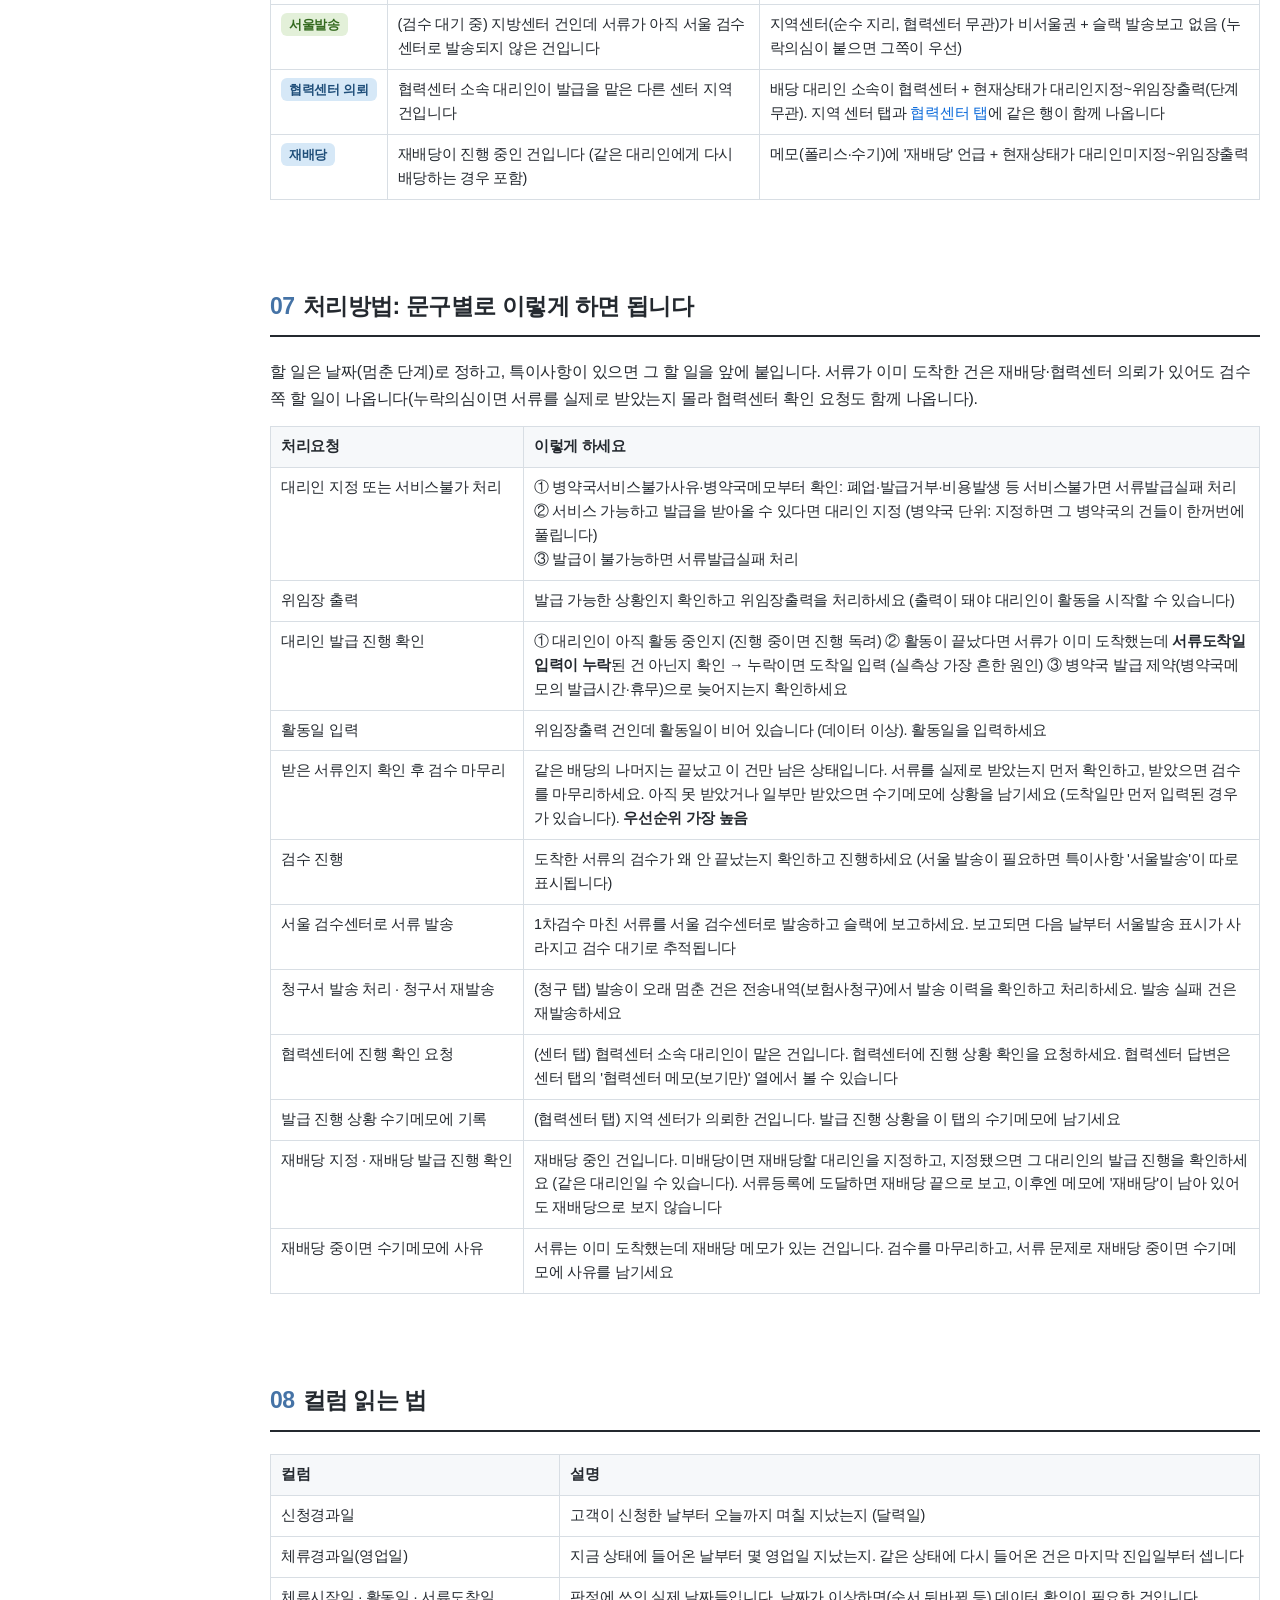
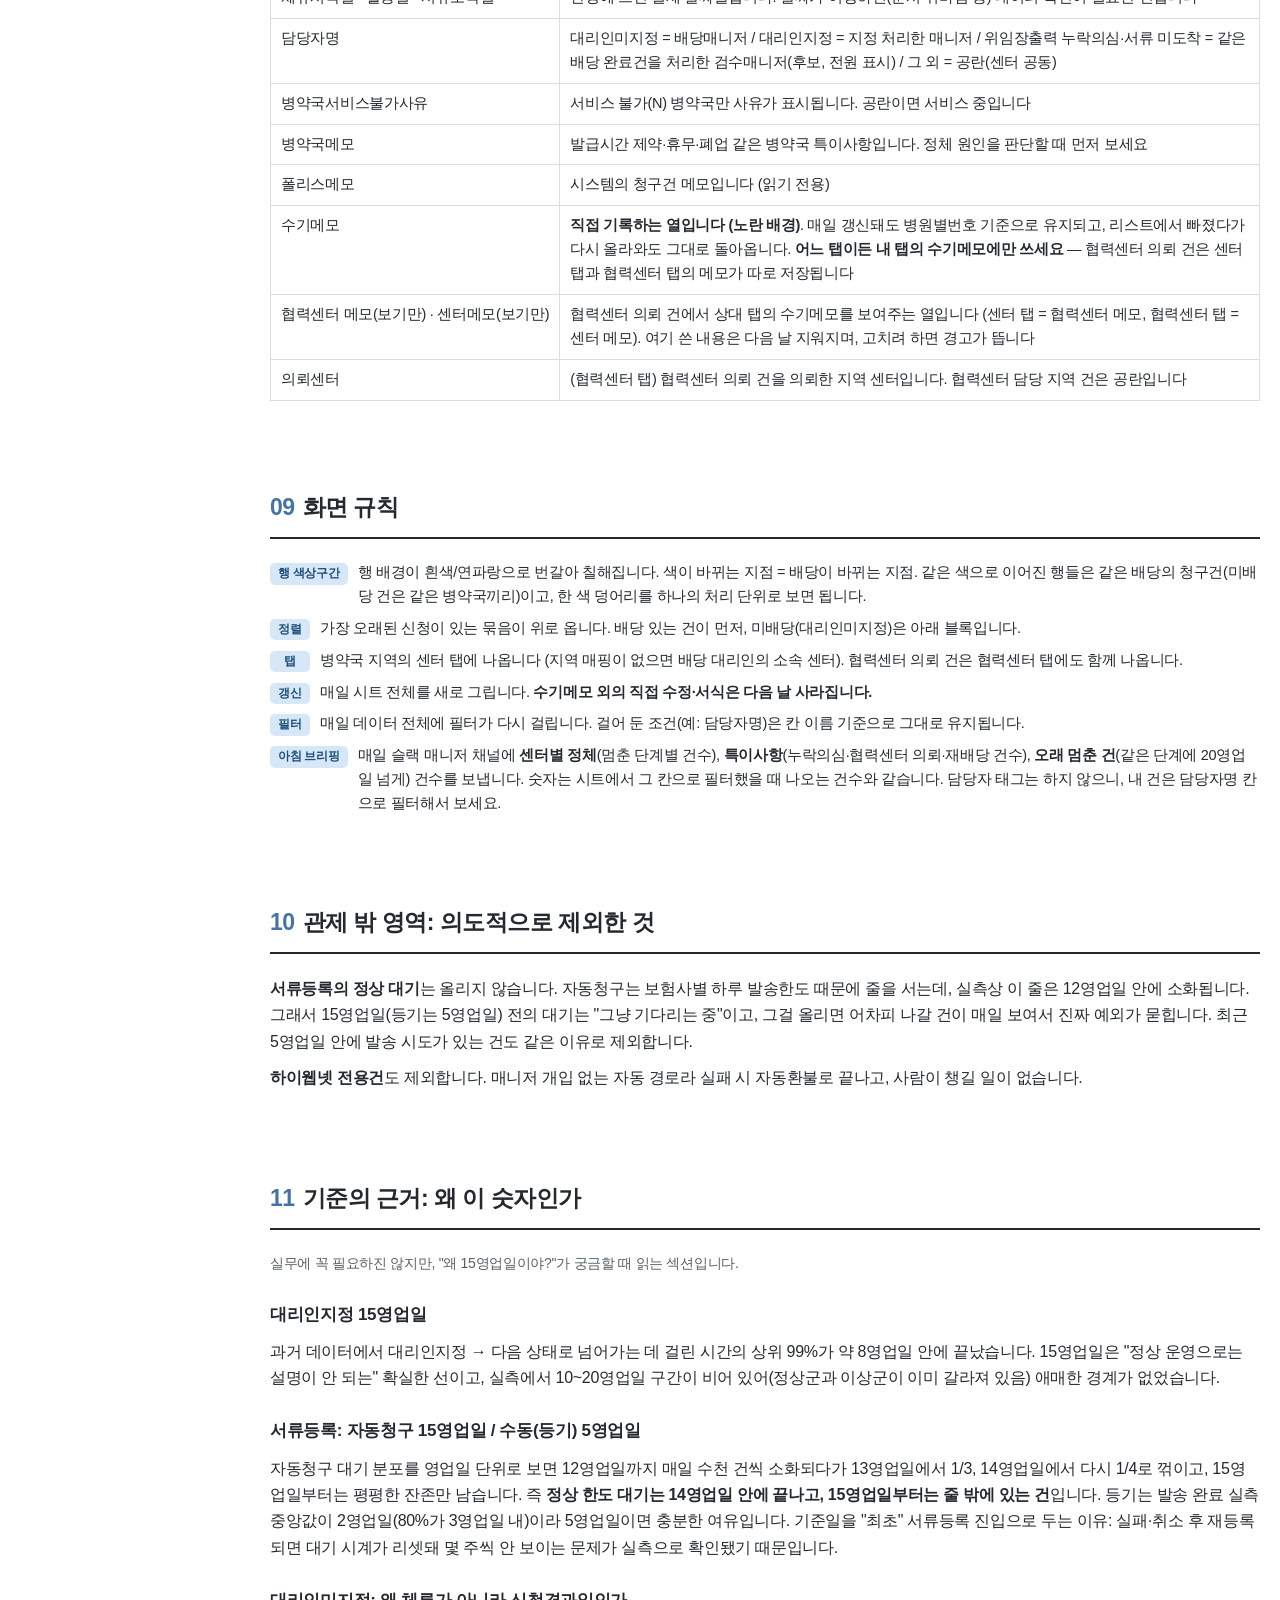
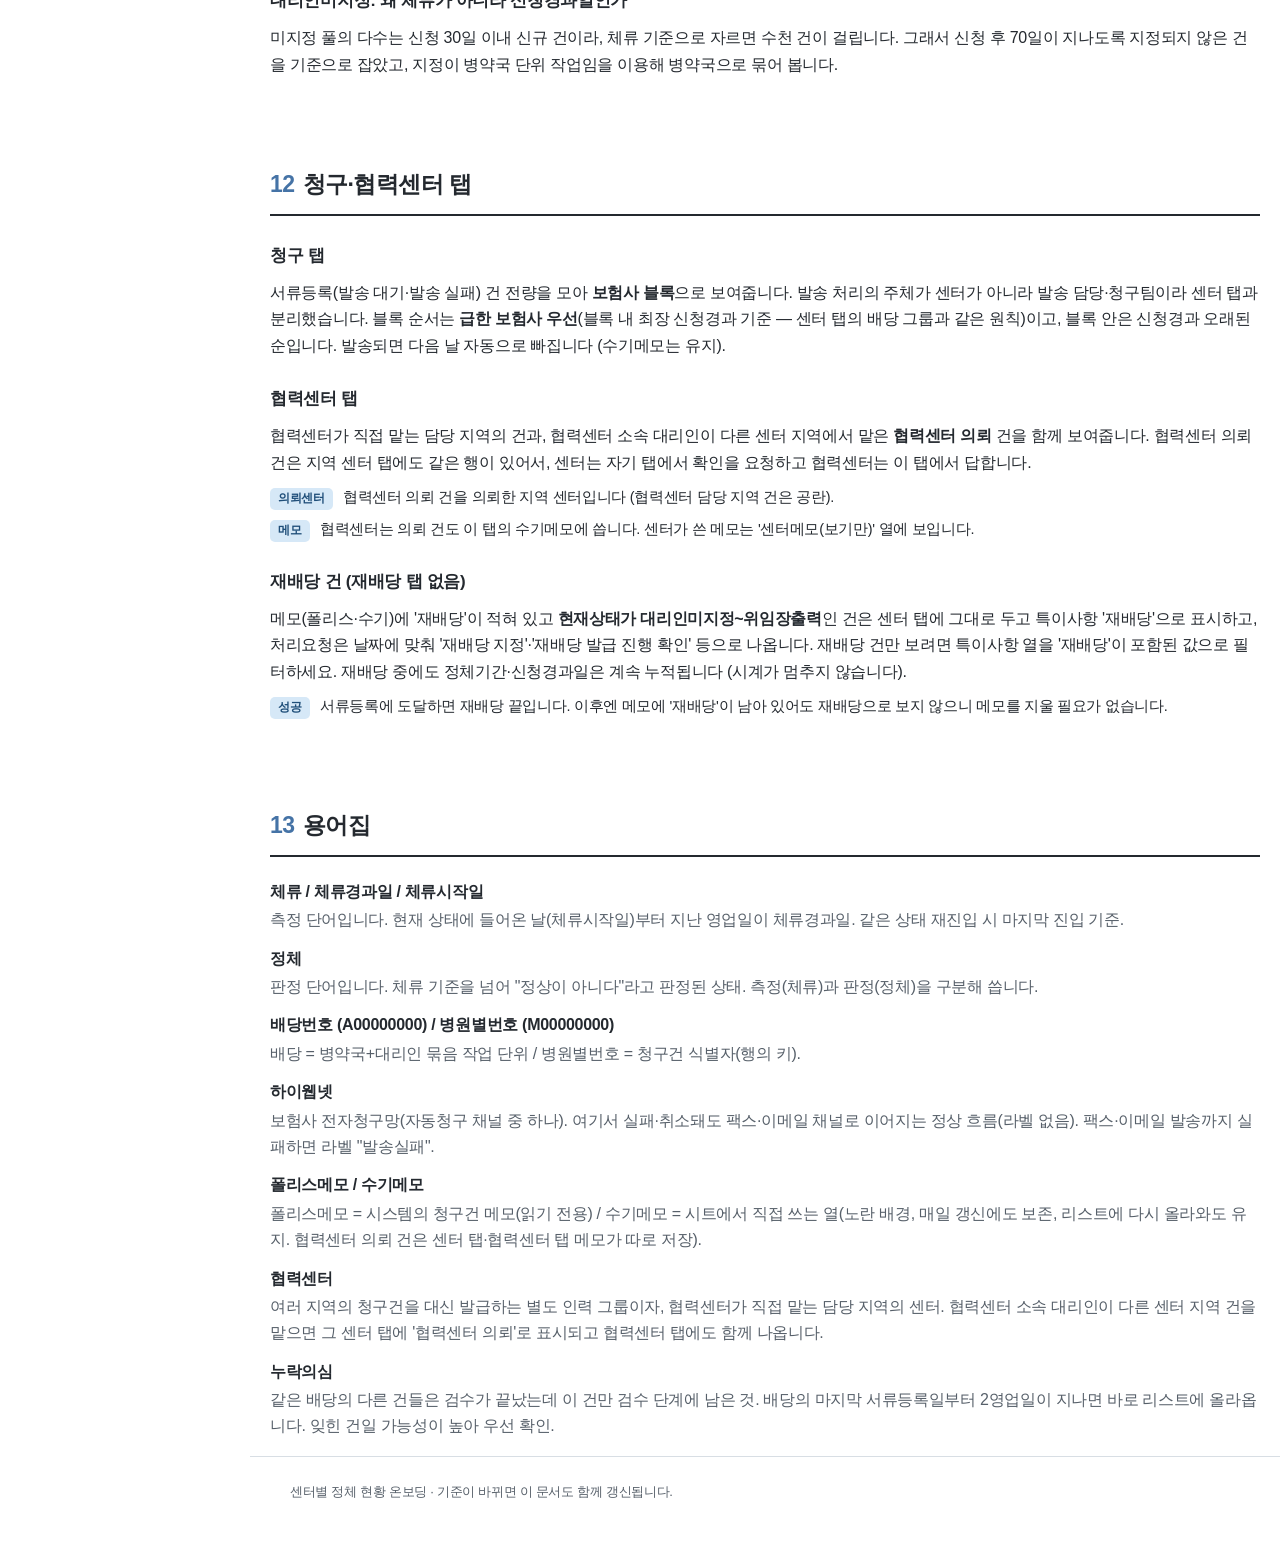
==== commit c7042c78: "docs: 아침 브리핑 설명(숫자=시트 칸 필터 건수·태그 없음)·필터 유지 추가, 옛 집계 문구 삭제 Co-Authored-By: Claude Opus 5.5 <noreply@a" ====
--- a/status-aging.html
+++ b/status-aging.html
@@ -194,7 +194,7 @@
 
 <section id="actions">
   <h2><span class="no">07</span>처리방법: 문구별로 이렇게 하면 됩니다</h2>
-  <p>할 일은 날짜(멈춘 단계)로 정하고, 특이사항이 있으면 그 할 일을 앞에 붙입니다. 서류가 이미 도착한 건은 재배당·협력센터 의뢰가 있어도 검수 쪽 할 일이 나옵니다(누락의심이면 서류를 실제로 받았는지 몰라 협력센터 확인 요청도 함께 나옵니다). 아침 브리핑은 한 건을 맨 앞 할 일 하나로만 셉니다.</p>
+  <p>할 일은 날짜(멈춘 단계)로 정하고, 특이사항이 있으면 그 할 일을 앞에 붙입니다. 서류가 이미 도착한 건은 재배당·협력센터 의뢰가 있어도 검수 쪽 할 일이 나옵니다(누락의심이면 서류를 실제로 받았는지 몰라 협력센터 확인 요청도 함께 나옵니다).</p>
   <table>
     <tr><th>처리요청</th><th>이렇게 하세요</th></tr>
     <tr><td>대리인 지정 또는 서비스불가 처리</td><td>① 병약국서비스불가사유·병약국메모부터 확인: 폐업·발급거부·비용발생 등 서비스불가면 서류발급실패 처리<br>
@@ -239,6 +239,8 @@
   <div class="kv"><span class="k">정렬</span><span>가장 오래된 신청이 있는 묶음이 위로 옵니다. 배당 있는 건이 먼저, 미배당(대리인미지정)은 아래 블록입니다.</span></div>
   <div class="kv"><span class="k">탭</span><span>병약국 지역의 센터 탭에 나옵니다 (지역 매핑이 없으면 배당 대리인의 소속 센터). 협력센터 의뢰 건은 협력센터 탭에도 함께 나옵니다.</span></div>
   <div class="kv"><span class="k">갱신</span><span>매일 시트 전체를 새로 그립니다. <b>수기메모 외의 직접 수정·서식은 다음 날 사라집니다.</b></span></div>
+  <div class="kv"><span class="k">필터</span><span>매일 데이터 전체에 필터가 다시 걸립니다. 걸어 둔 조건(예: 담당자명)은 칸 이름 기준으로 그대로 유지됩니다.</span></div>
+  <div class="kv"><span class="k">아침 브리핑</span><span>매일 슬랙 매니저 채널에 <b>센터별 정체</b>(멈춘 단계별 건수), <b>특이사항</b>(누락의심·협력센터 의뢰·재배당 건수), <b>오래 멈춘 건</b>(같은 단계에 20영업일 넘게) 건수를 보냅니다. 숫자는 시트에서 그 칸으로 필터했을 때 나오는 건수와 같습니다. 담당자 태그는 하지 않으니, 내 건은 담당자명 칸으로 필터해서 보세요.</span></div>
 </section>
 
 <section id="out-of-scope">
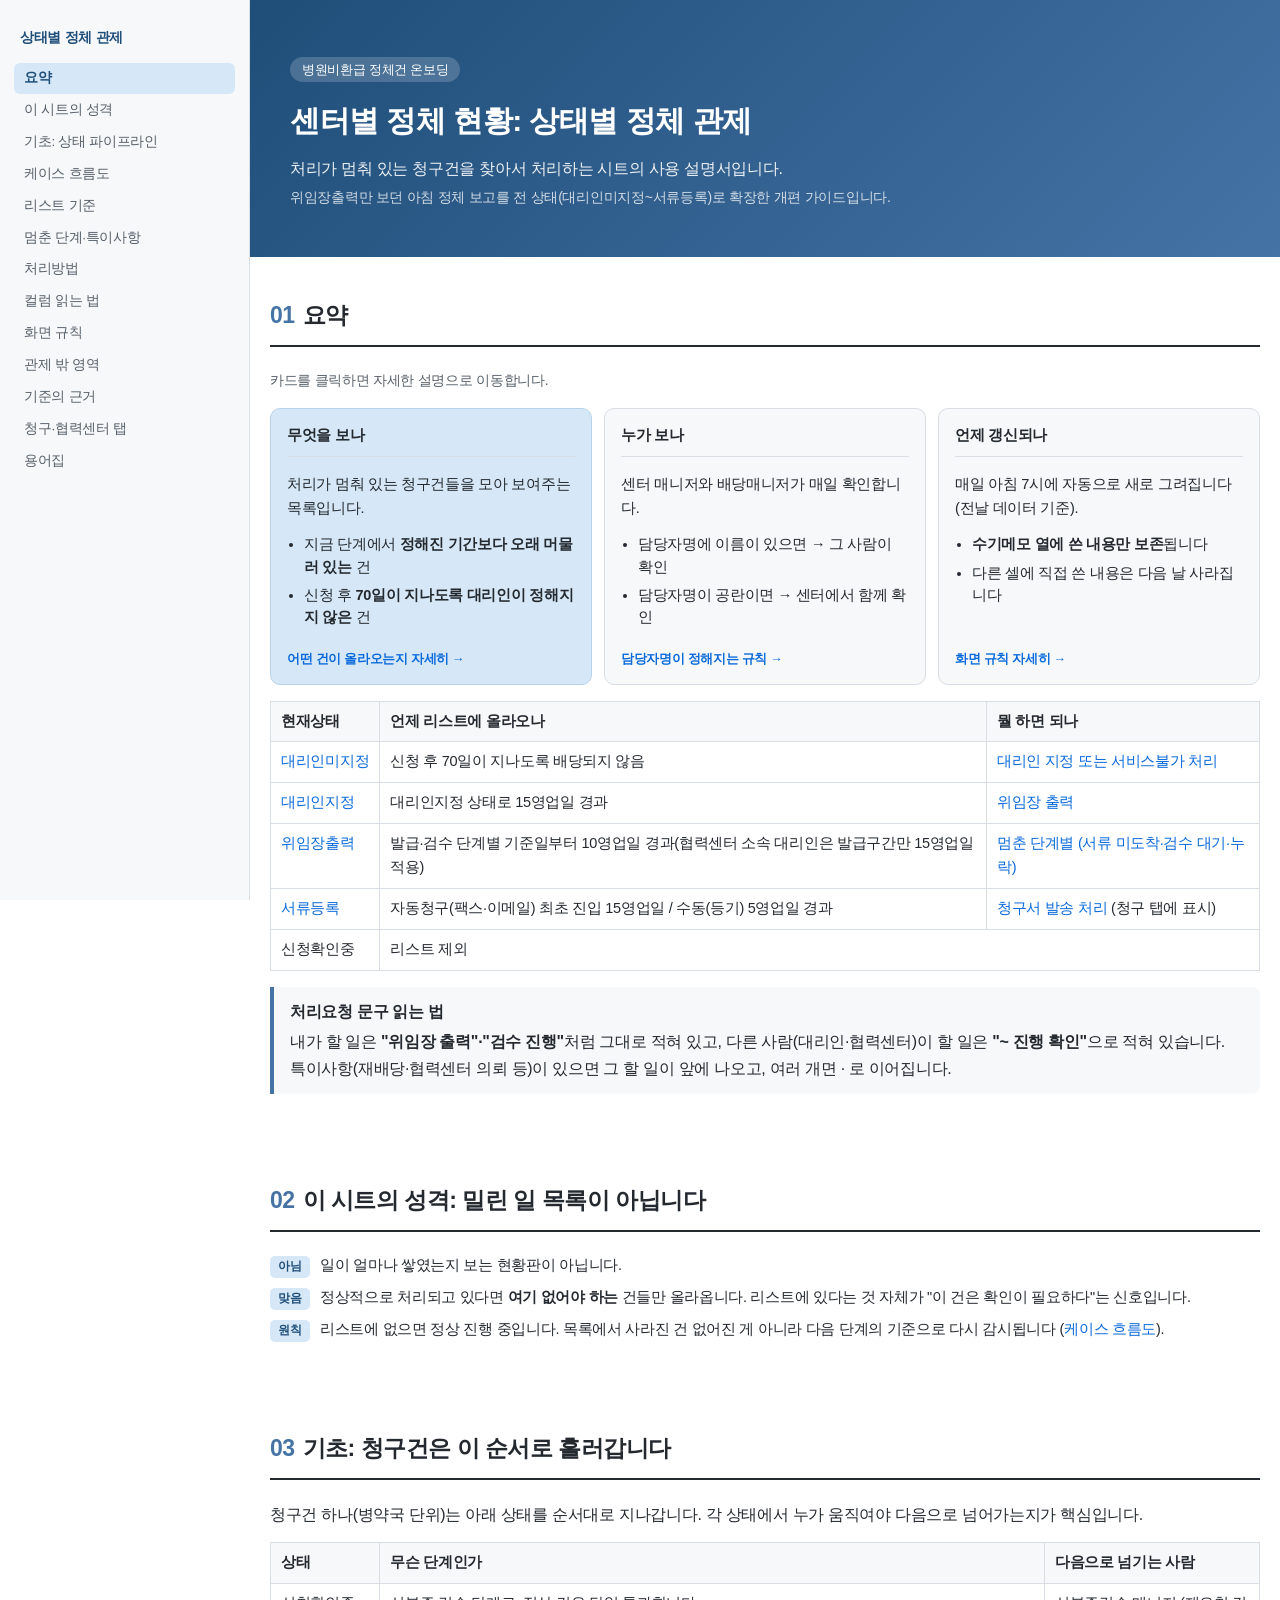
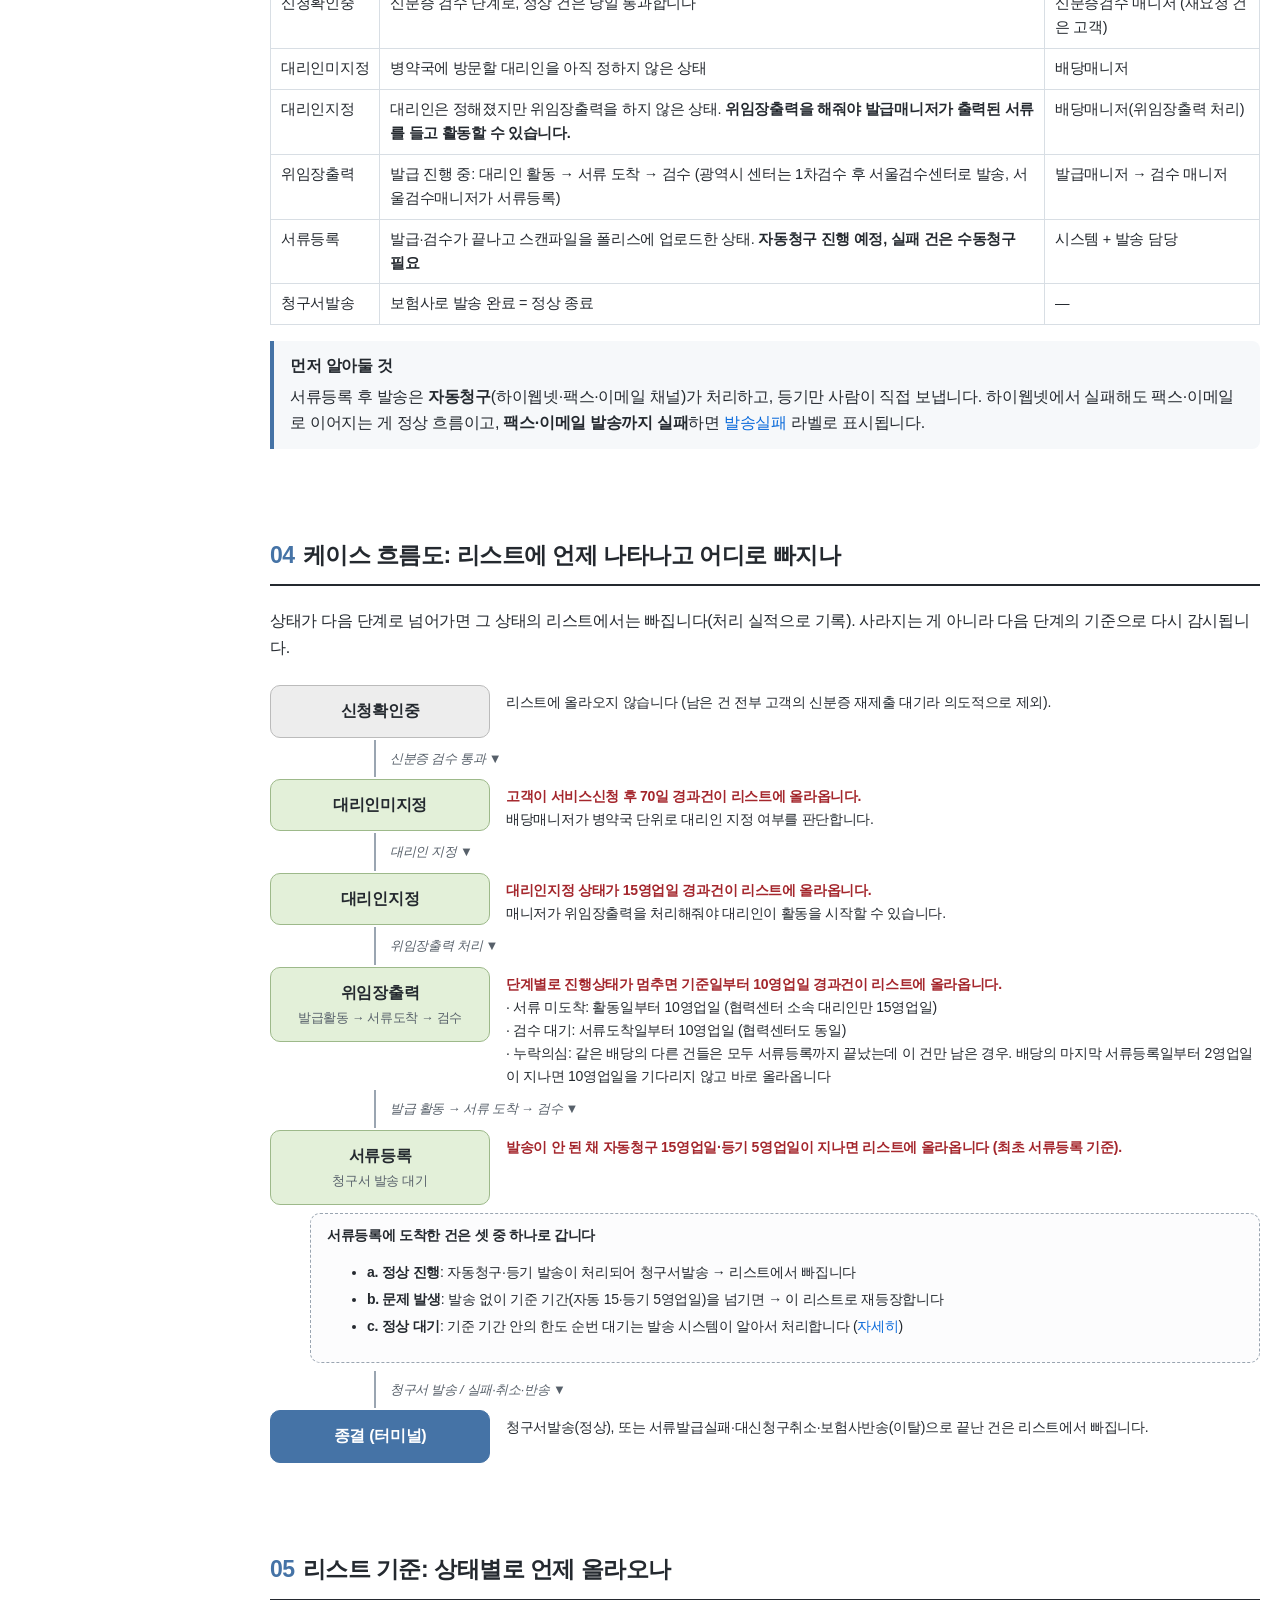
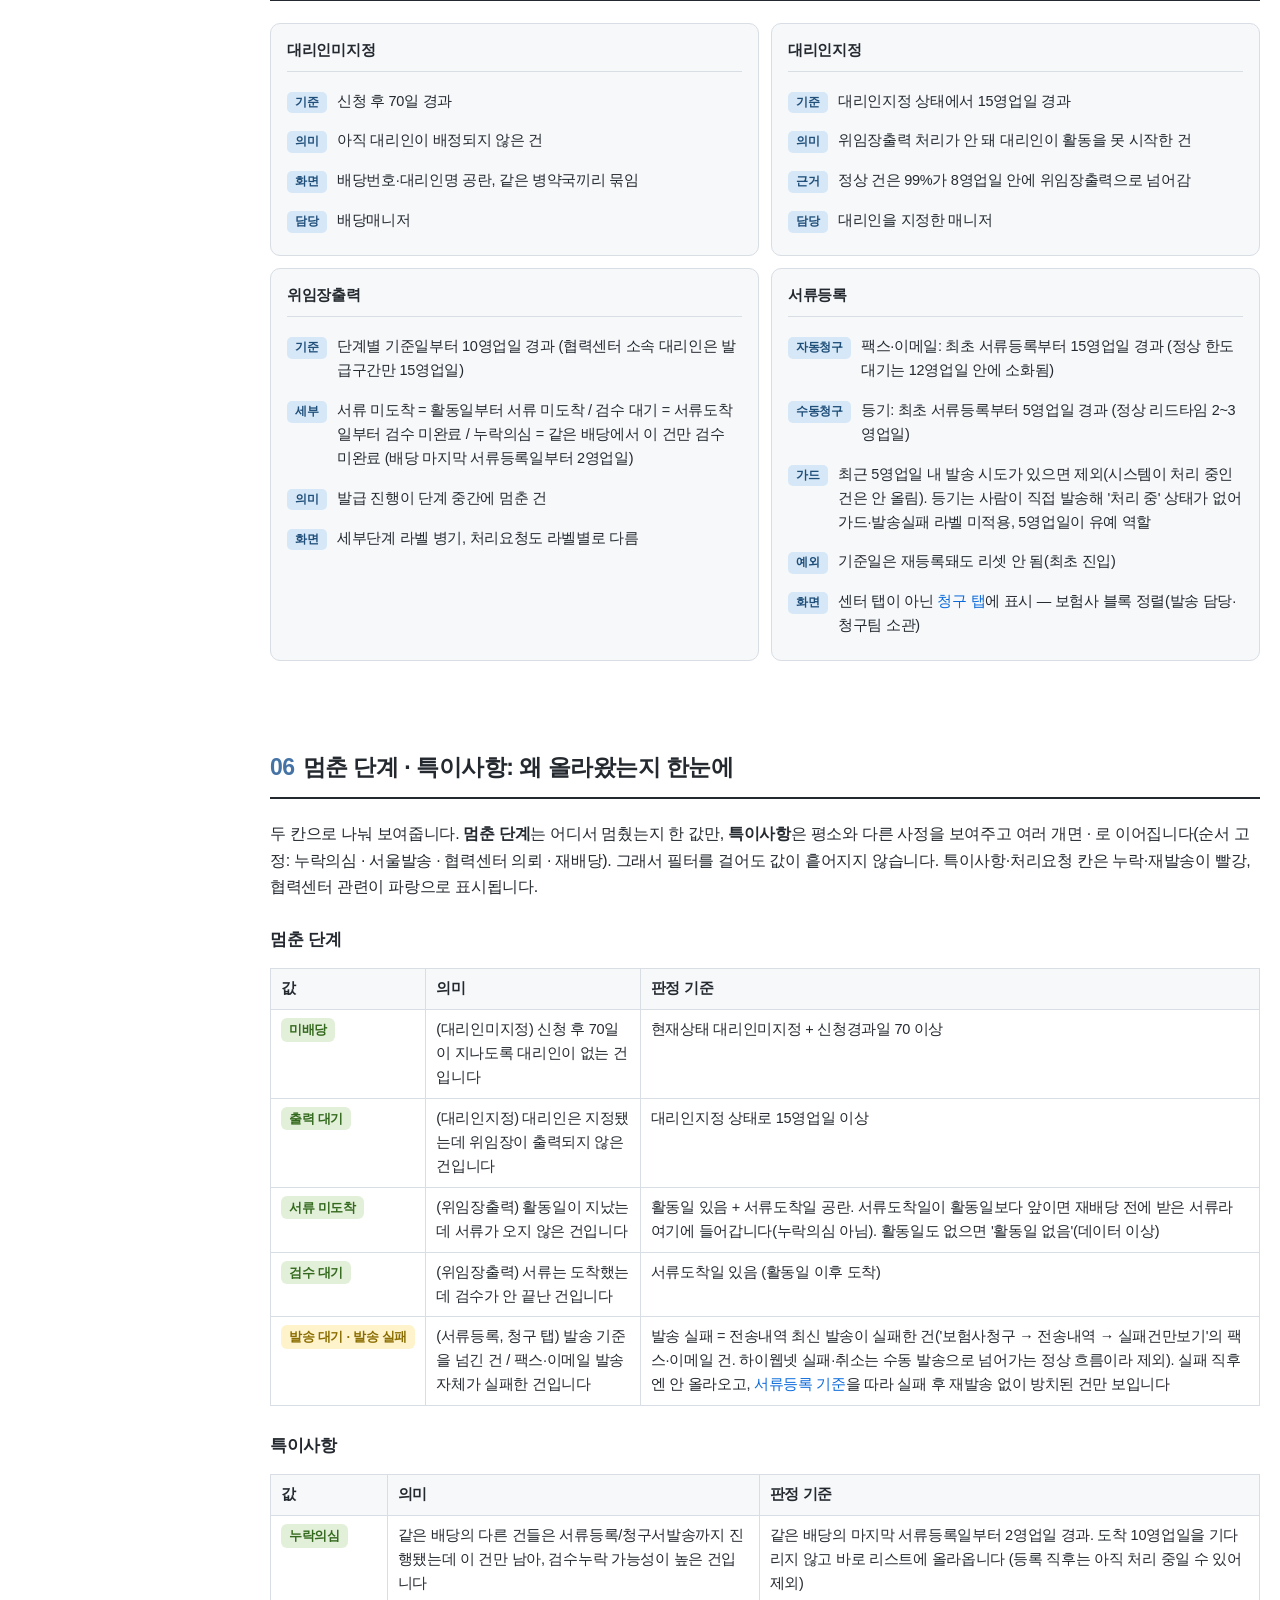
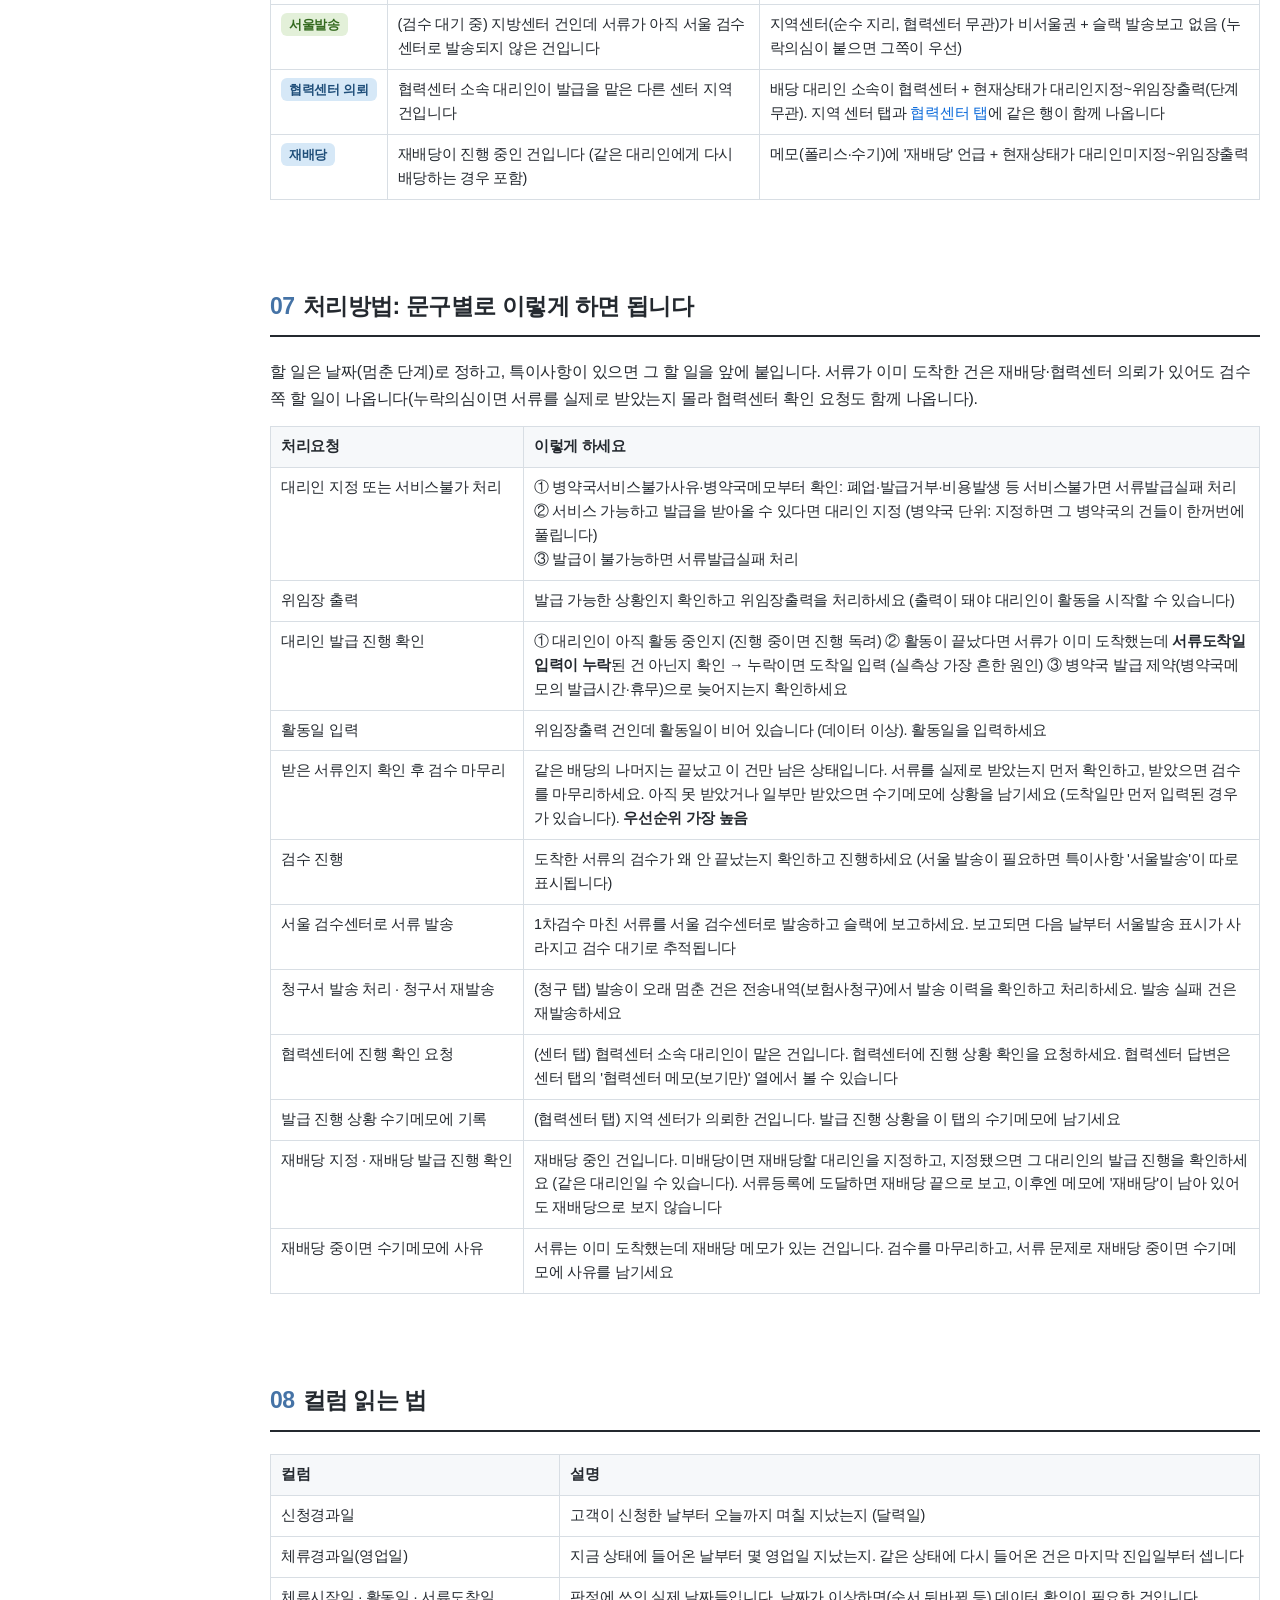
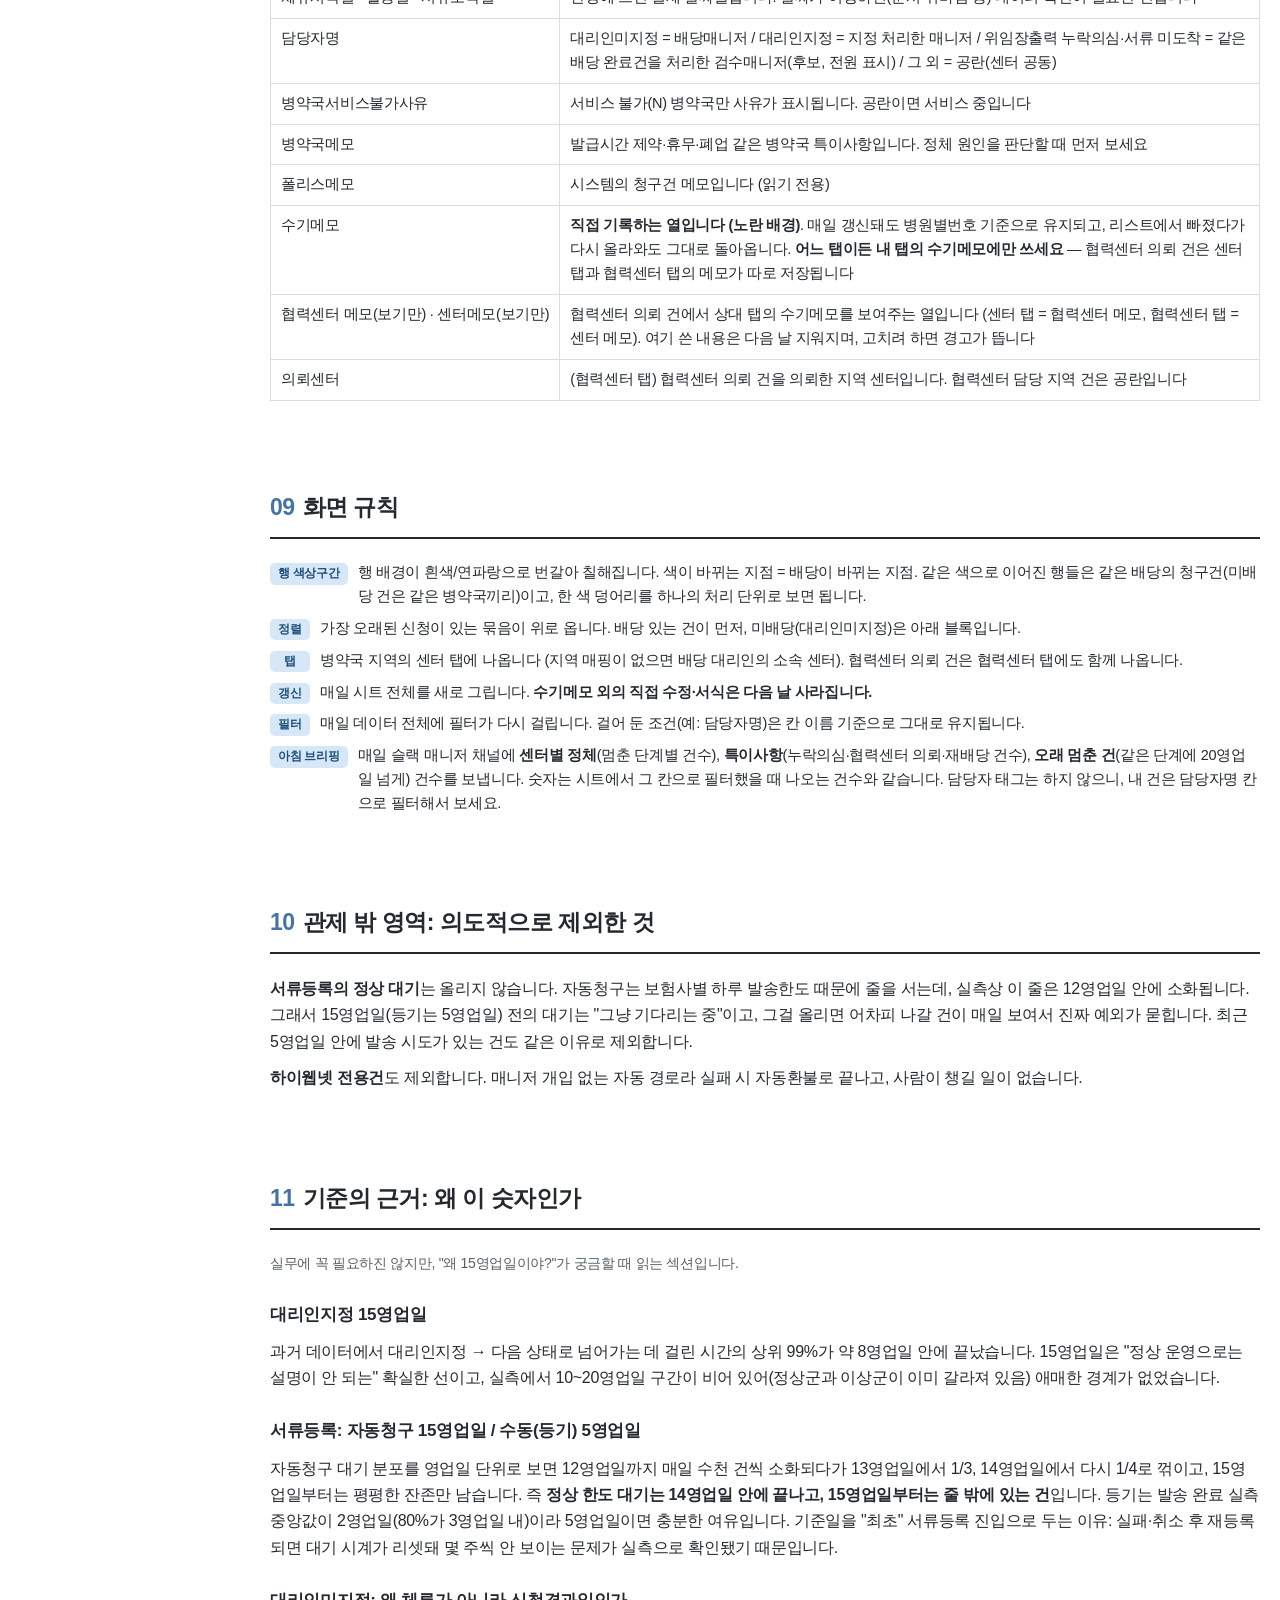
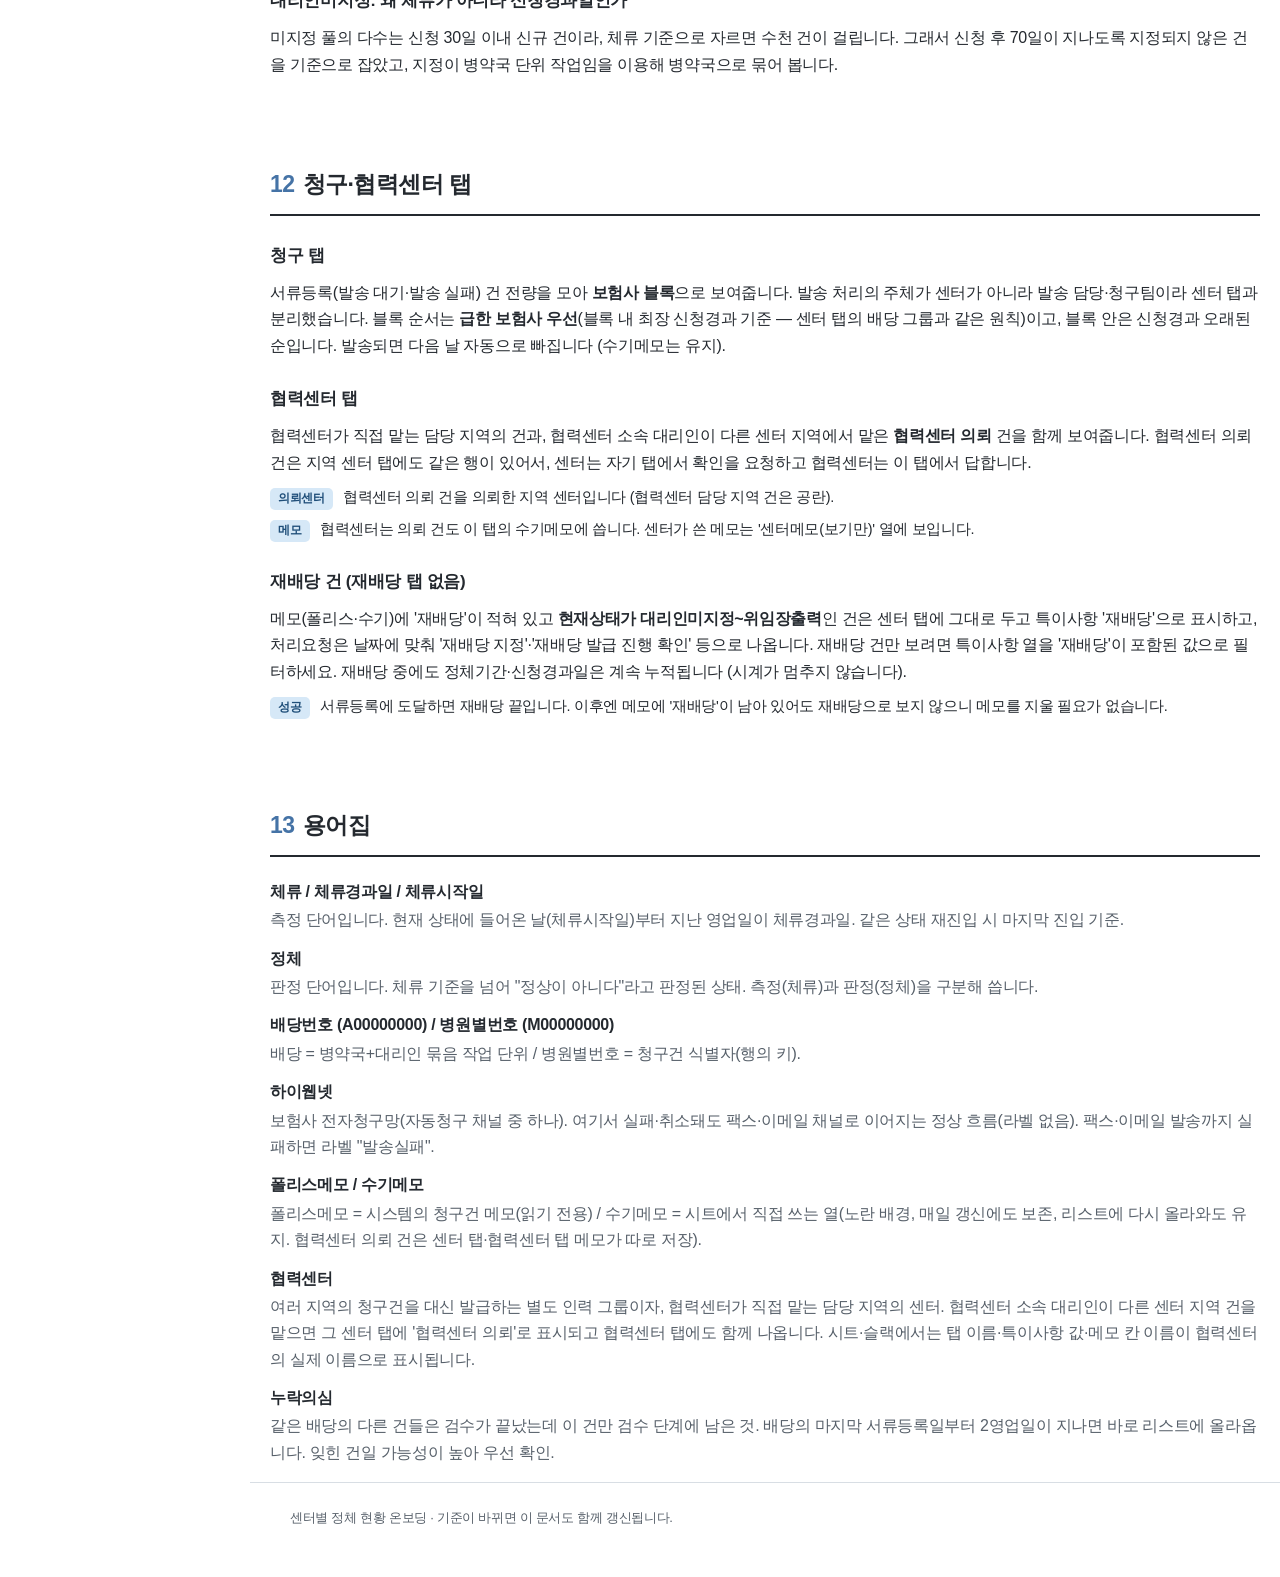
==== commit 473f6020: "docs: 공개 가이드에서 업체명 제거 — 협력센터로 표기 Co-Authored-By: Claude Opus 5.5 <noreply@anthropic.com>" ====
--- a/status-aging.html
+++ b/status-aging.html
@@ -306,7 +306,7 @@
     <dt>폴리스메모 / 수기메모</dt>
     <dd>폴리스메모 = 시스템의 청구건 메모(읽기 전용) / 수기메모 = 시트에서 직접 쓰는 열(노란 배경, 매일 갱신에도 보존, 리스트에 다시 올라와도 유지. 협력센터 의뢰 건은 센터 탭·협력센터 탭 메모가 따로 저장).</dd>
     <dt>협력센터</dt>
-    <dd>여러 지역의 청구건을 대신 발급하는 별도 인력 그룹이자, 협력센터가 직접 맡는 담당 지역의 센터. 협력센터 소속 대리인이 다른 센터 지역 건을 맡으면 그 센터 탭에 '협력센터 의뢰'로 표시되고 협력센터 탭에도 함께 나옵니다.</dd>
+    <dd>여러 지역의 청구건을 대신 발급하는 별도 인력 그룹이자, 협력센터가 직접 맡는 담당 지역의 센터. 협력센터 소속 대리인이 다른 센터 지역 건을 맡으면 그 센터 탭에 '협력센터 의뢰'로 표시되고 협력센터 탭에도 함께 나옵니다. 시트·슬랙에서는 탭 이름·특이사항 값·메모 칸 이름이 협력센터의 실제 이름으로 표시됩니다.</dd>
     <dt>누락의심</dt>
     <dd>같은 배당의 다른 건들은 검수가 끝났는데 이 건만 검수 단계에 남은 것. 배당의 마지막 서류등록일부터 2영업일이 지나면 바로 리스트에 올라옵니다. 잊힌 건일 가능성이 높아 우선 확인.</dd>
   </dl>
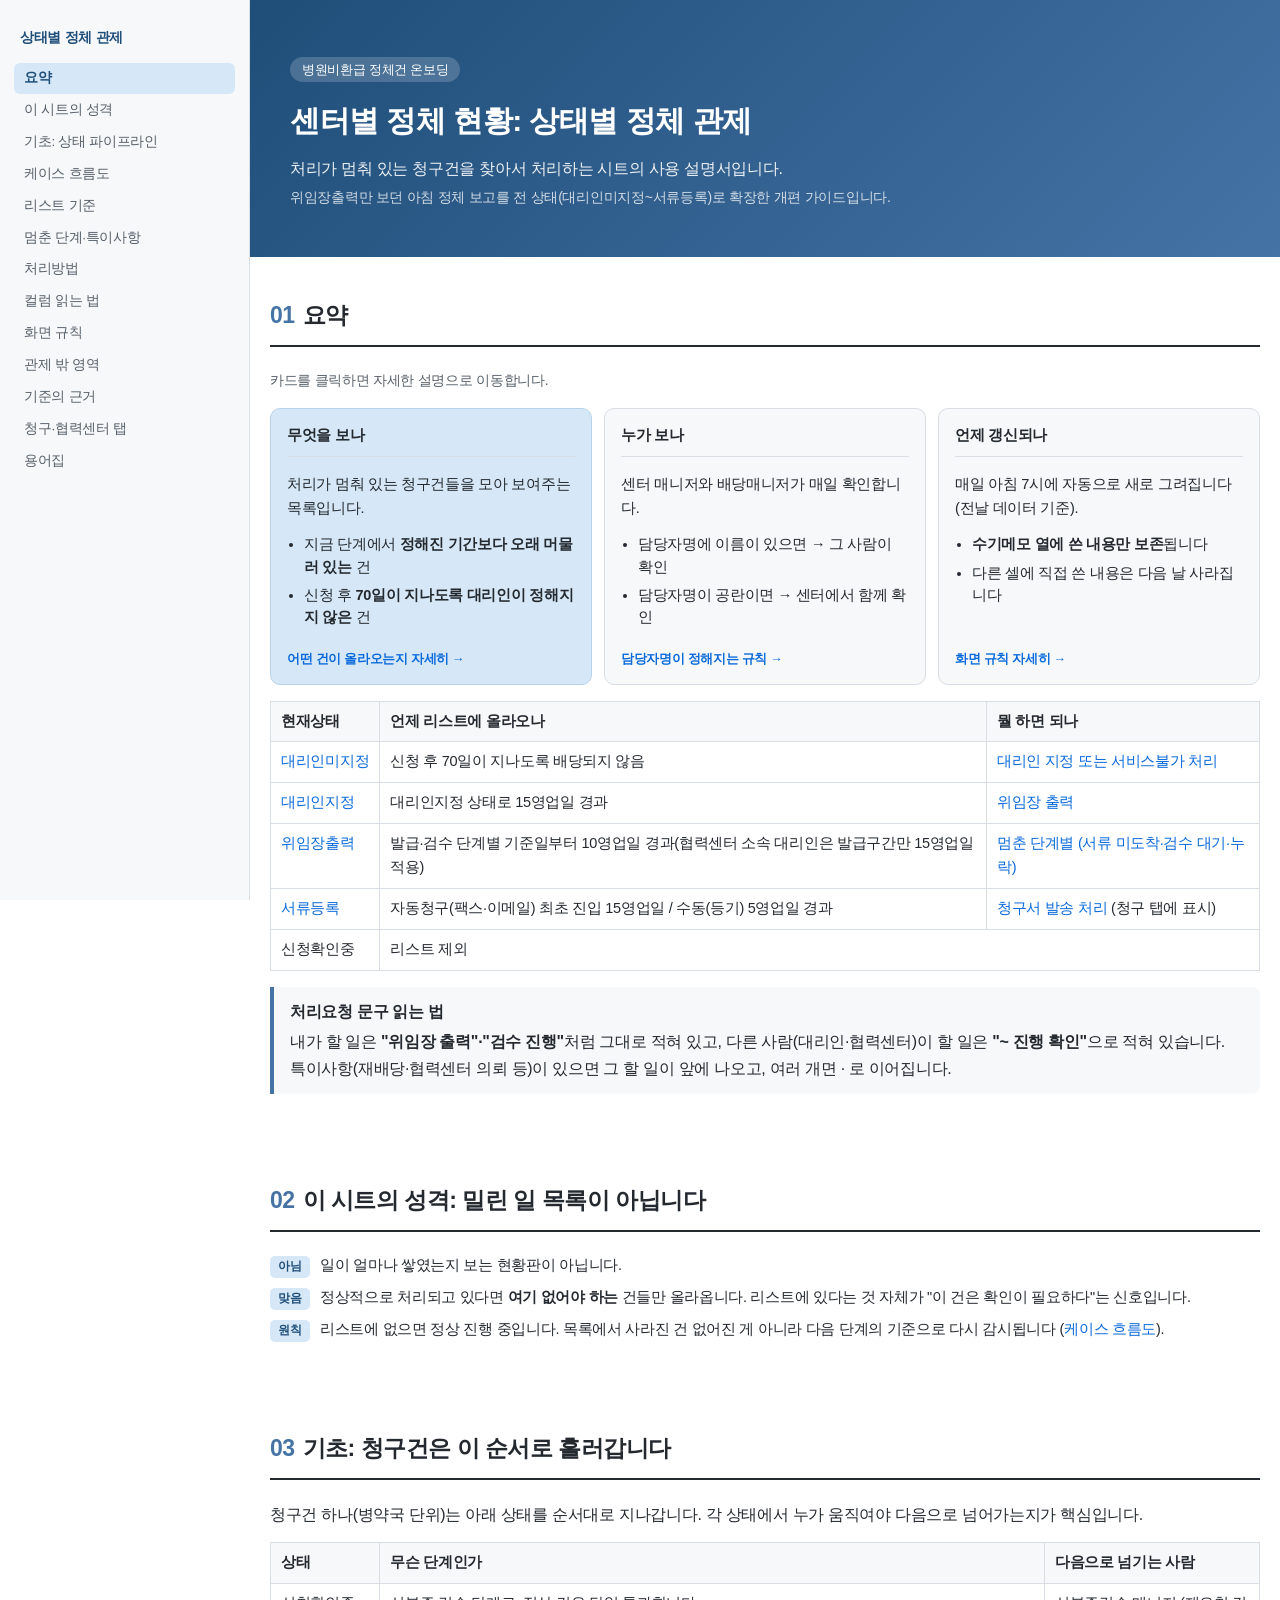
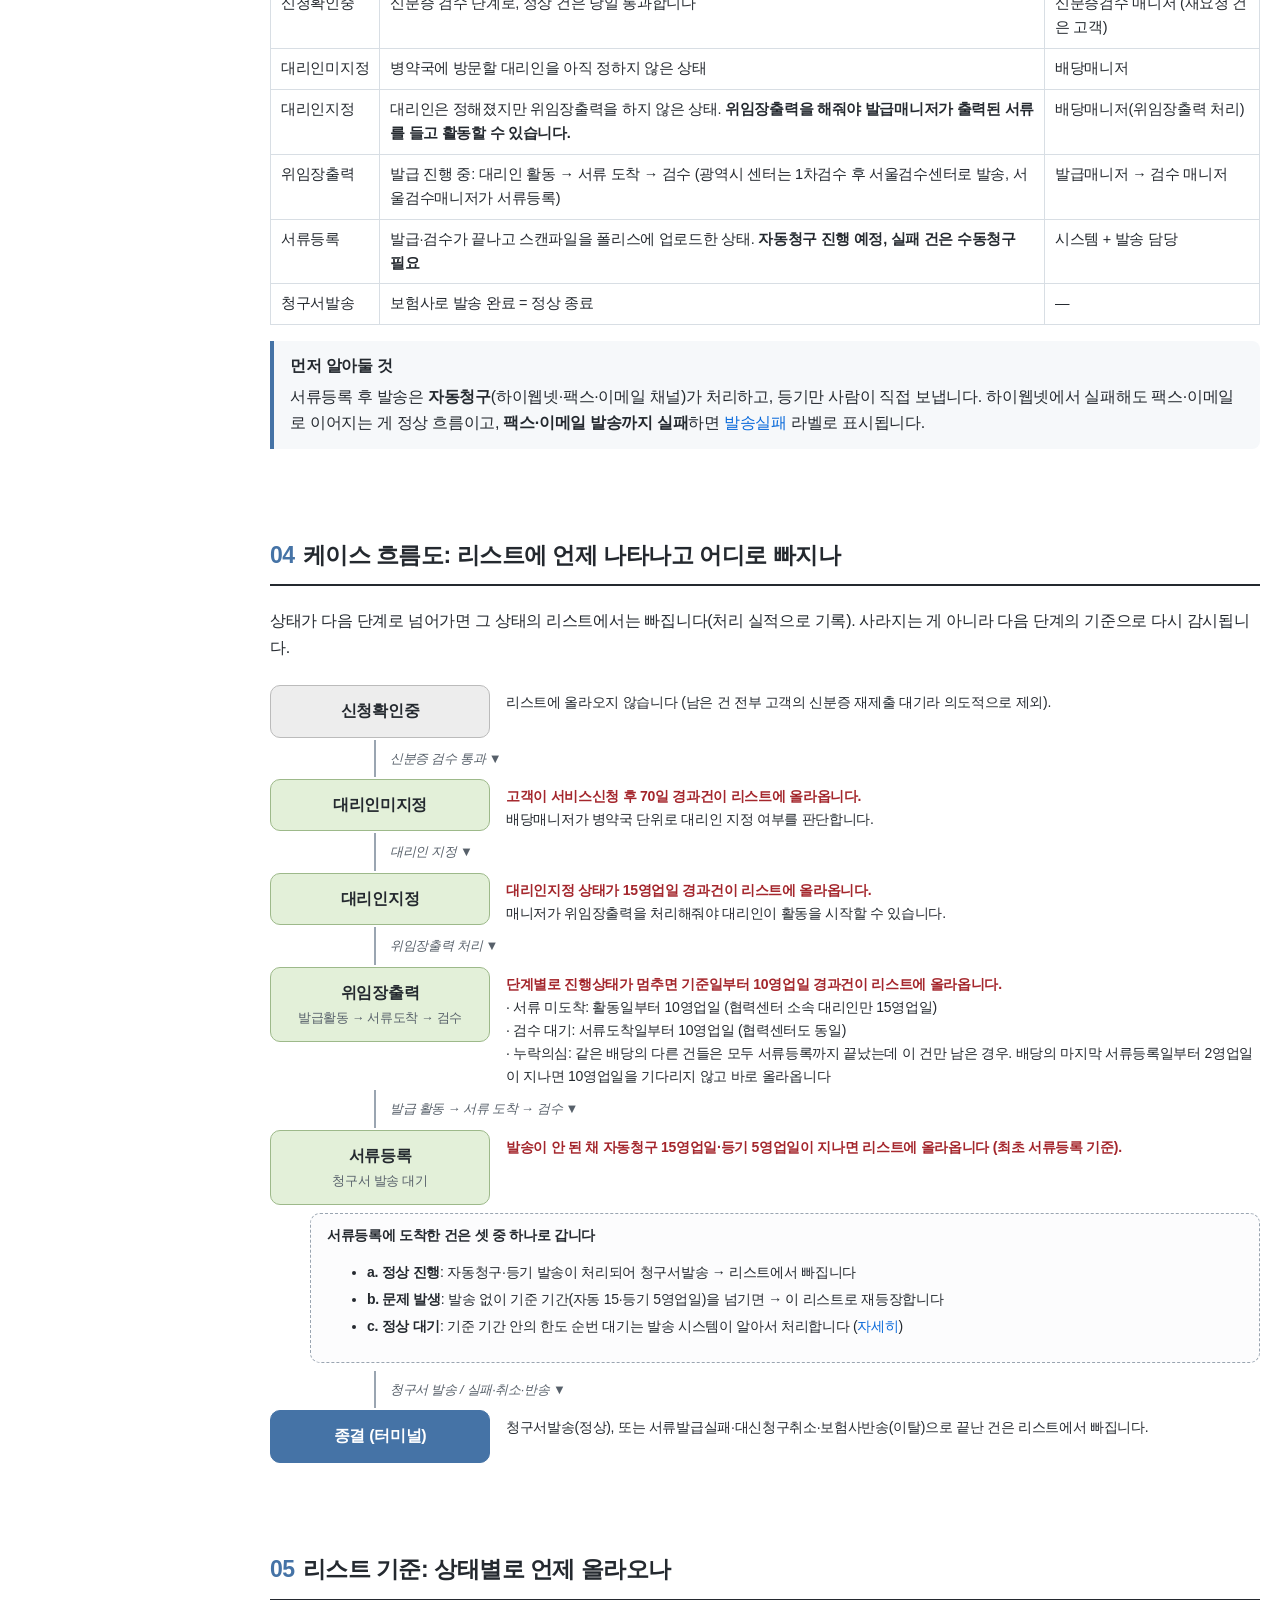
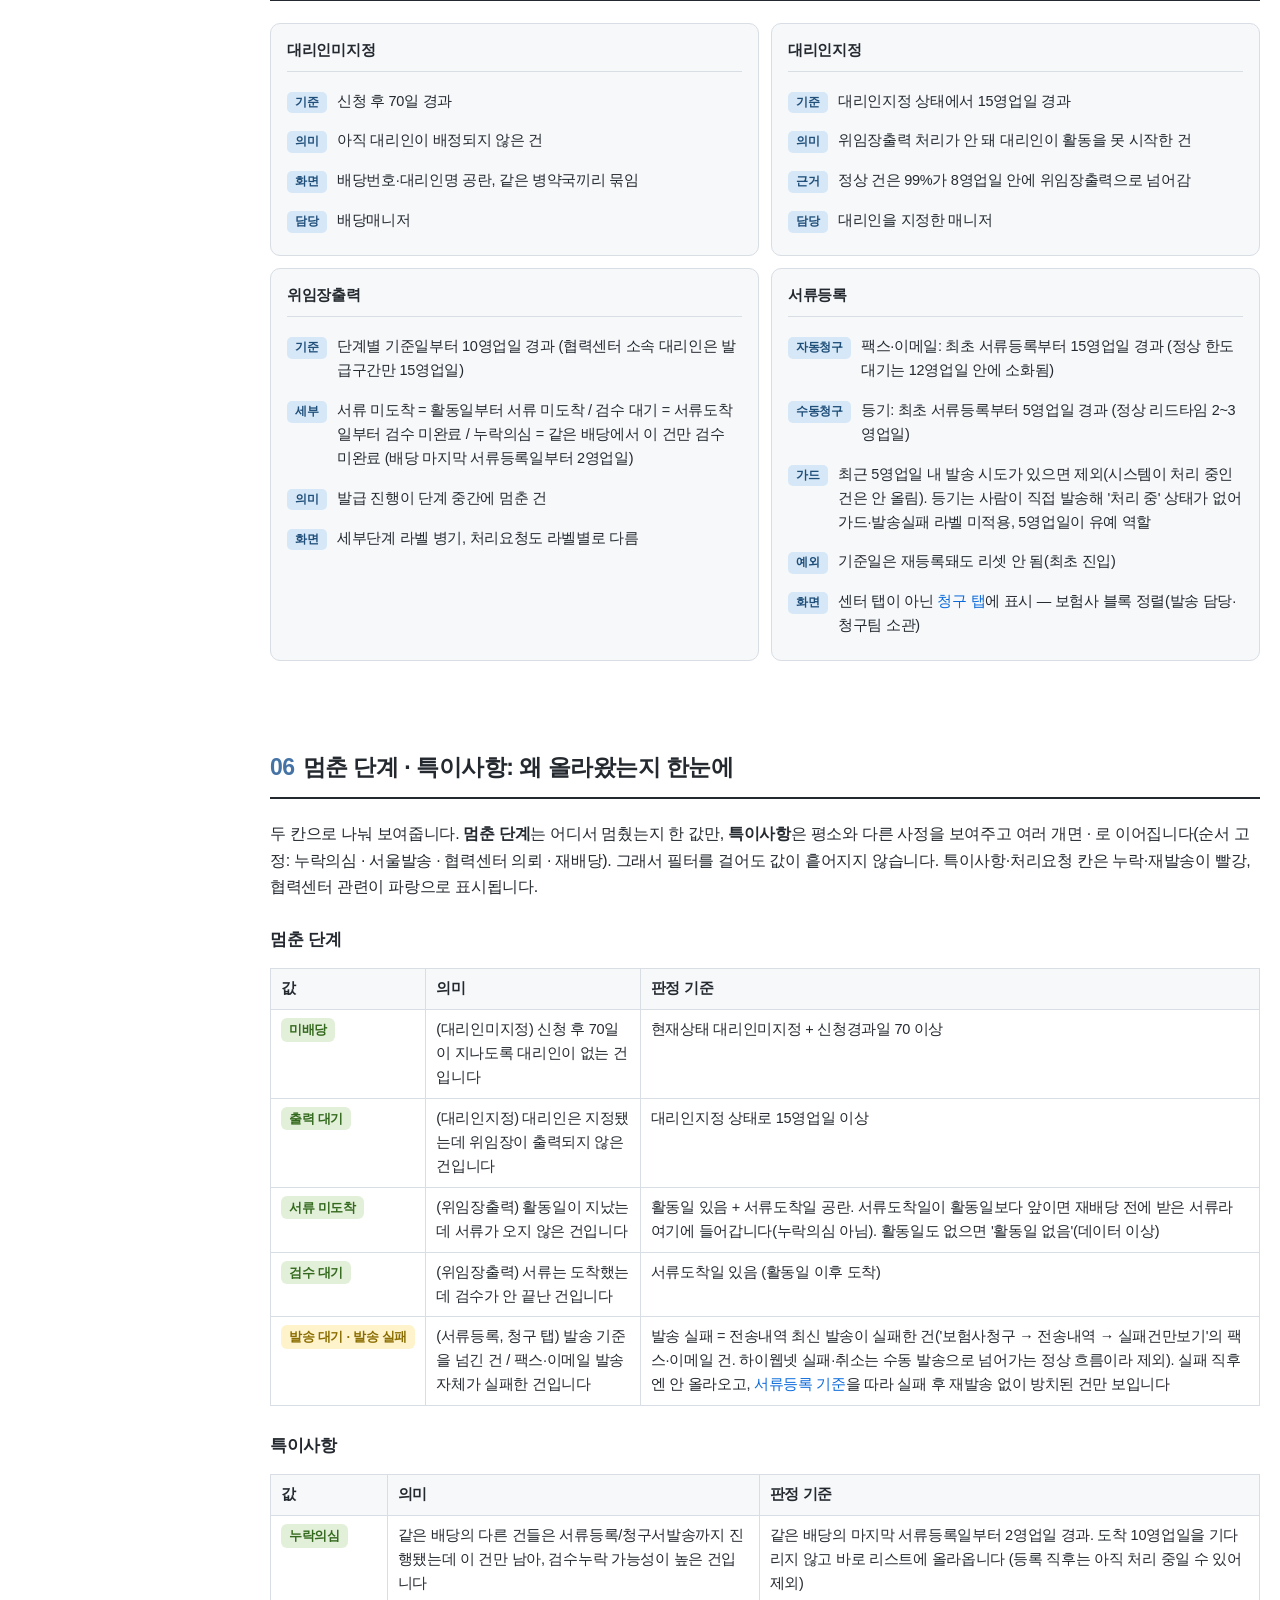
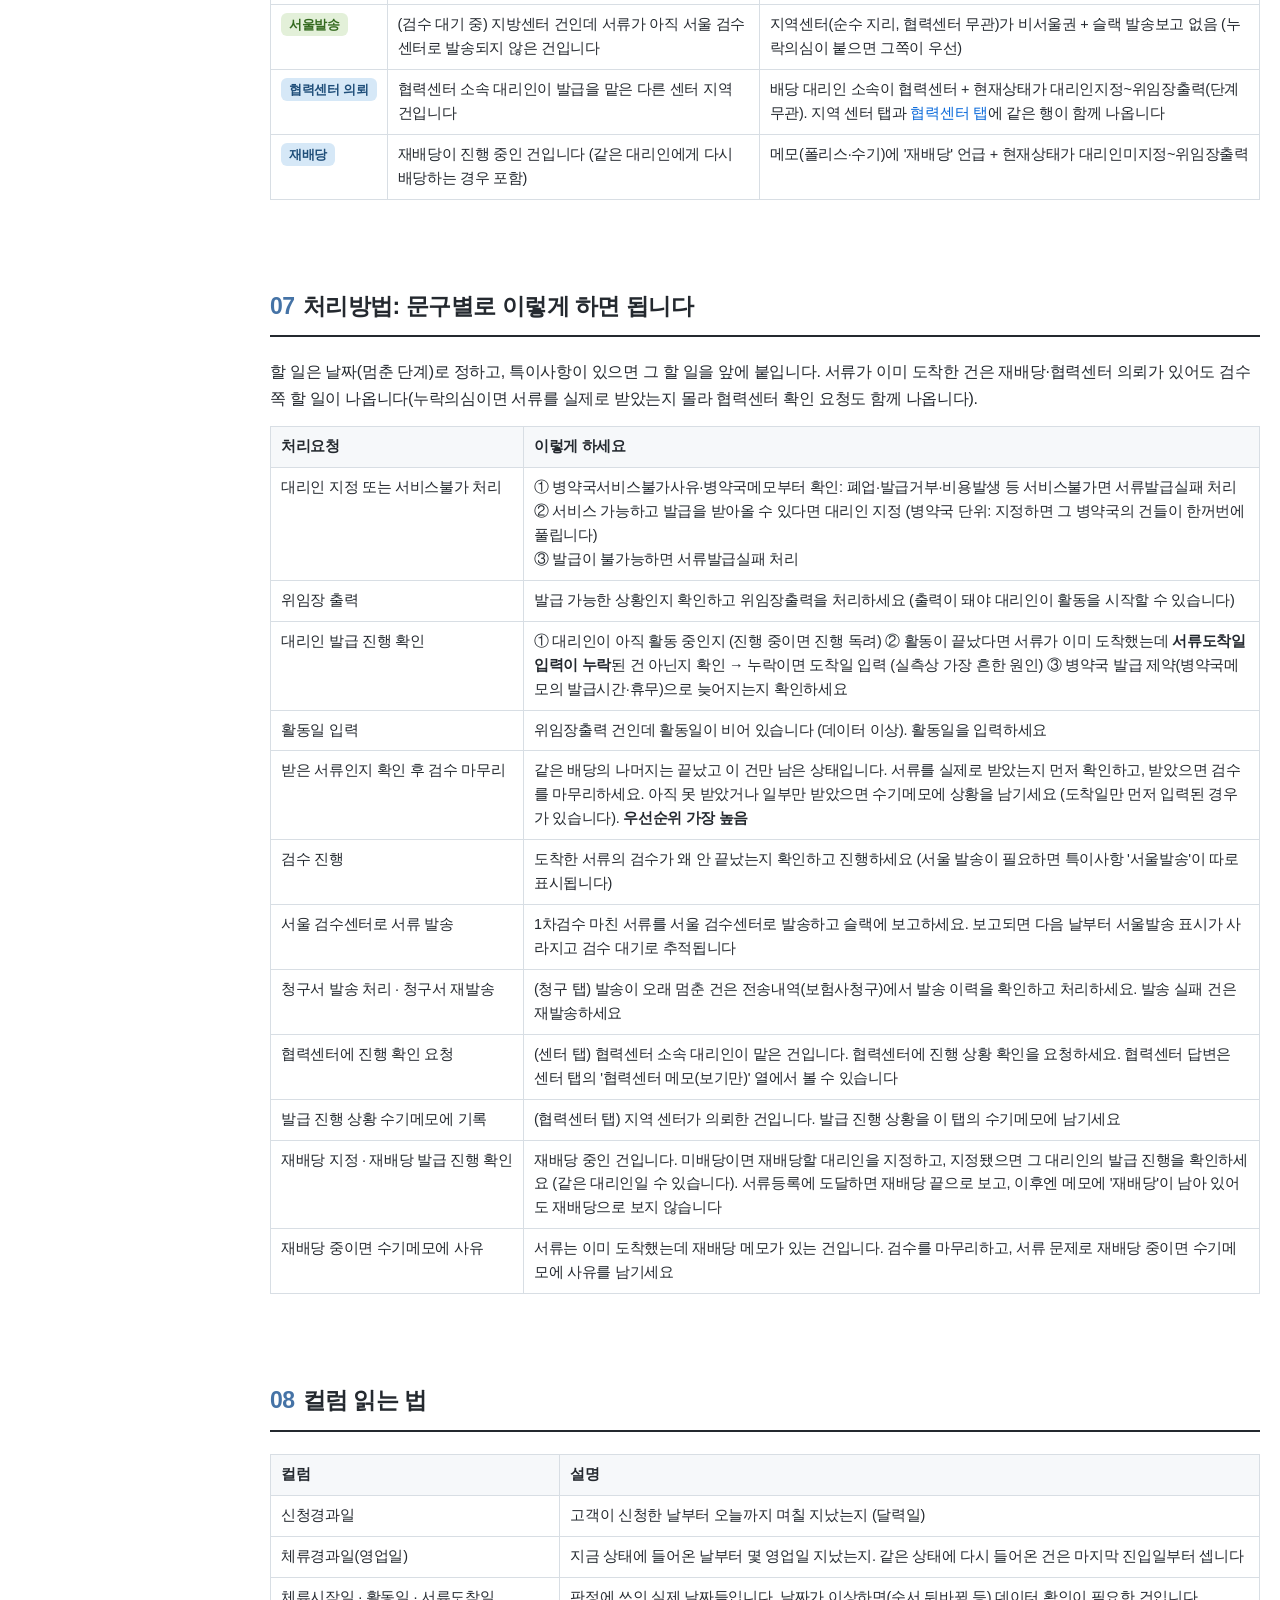
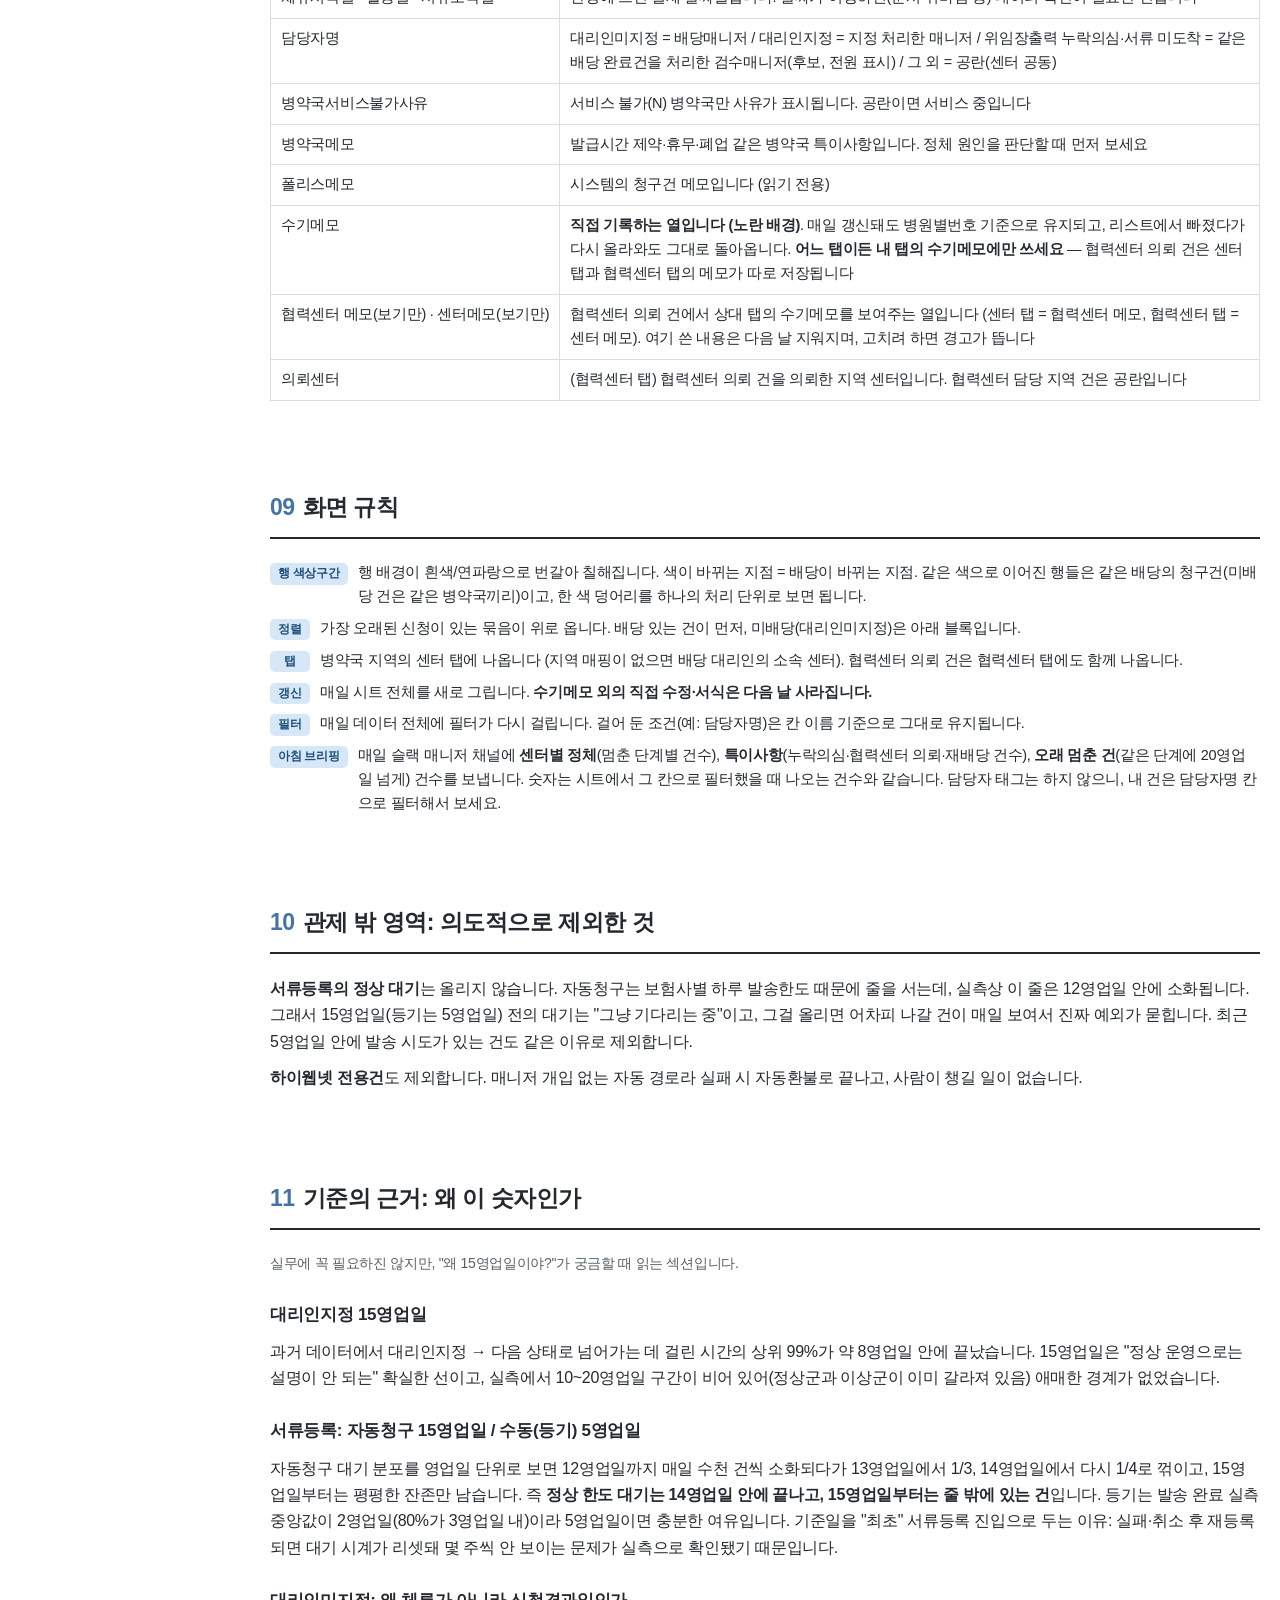
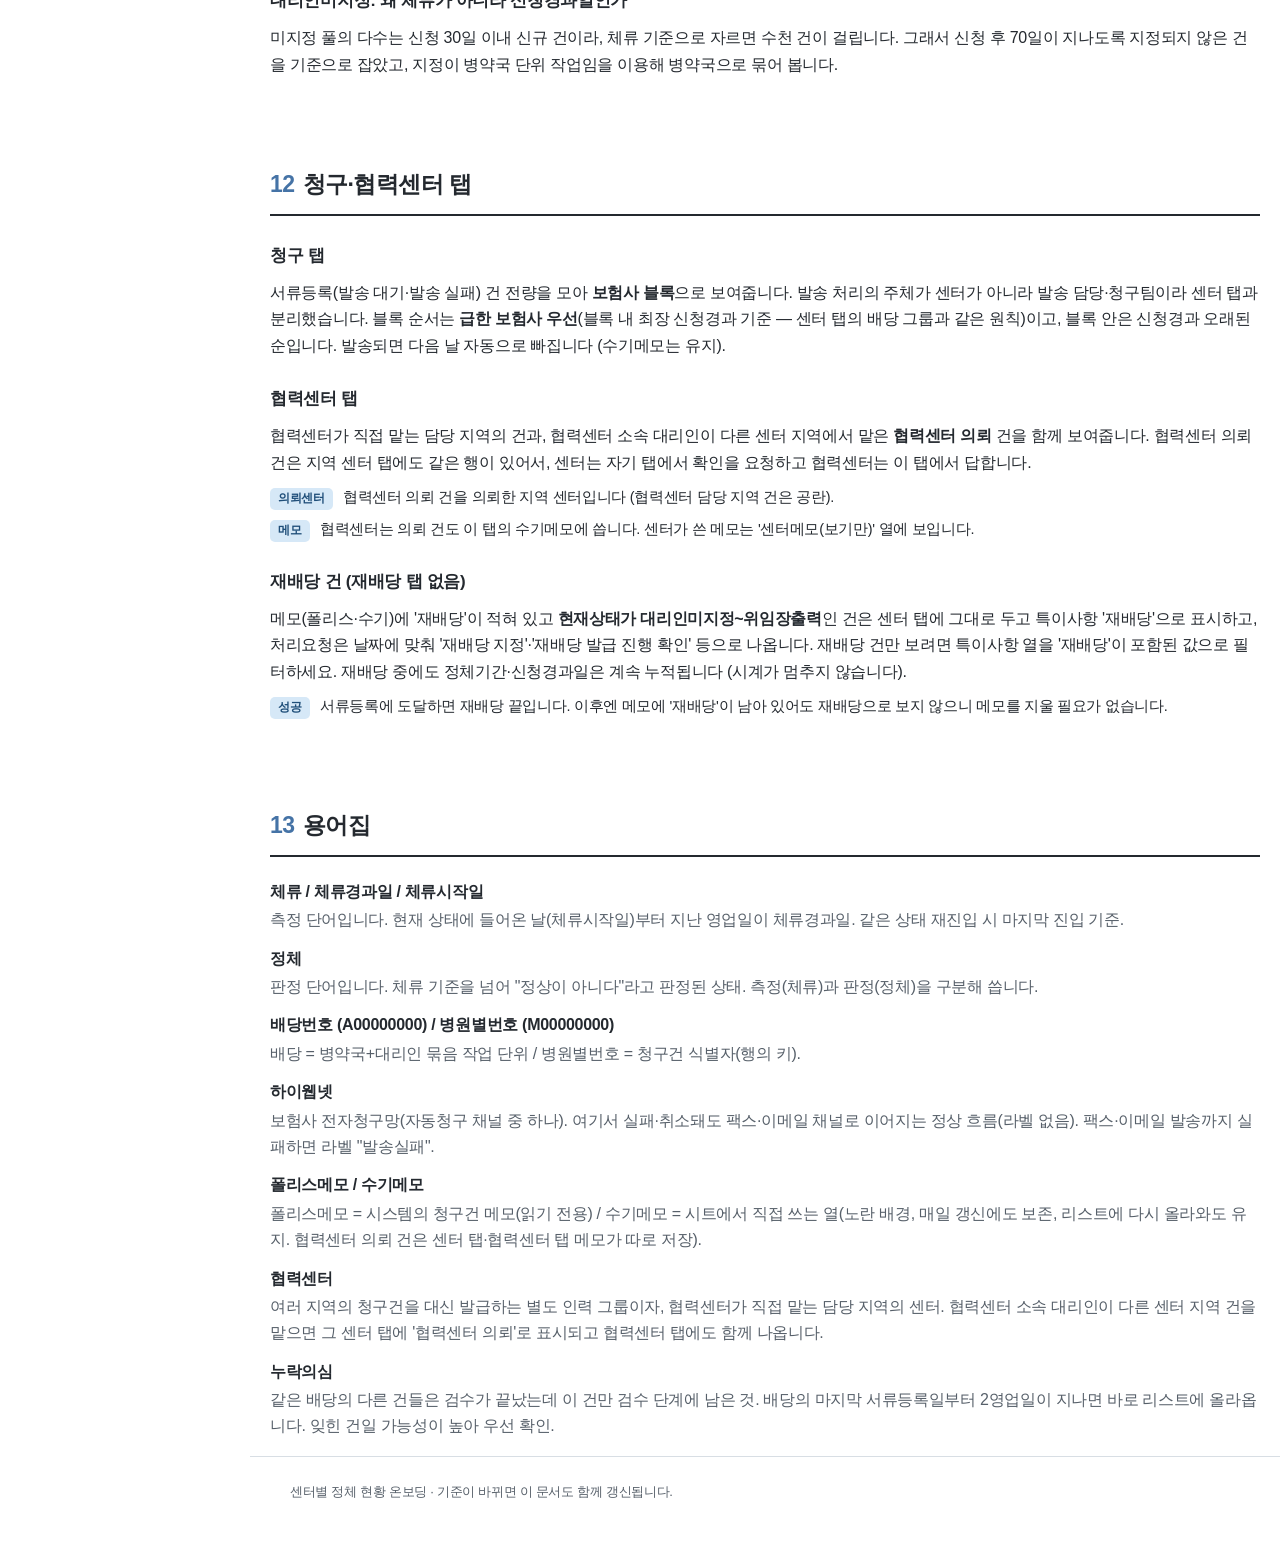
==== commit 7621d0da: "docs: 용어집 협력센터 설명 정리 Co-Authored-By: Claude Opus 5.5 <noreply@anthropic.com>" ====
--- a/status-aging.html
+++ b/status-aging.html
@@ -306,7 +306,7 @@
     <dt>폴리스메모 / 수기메모</dt>
     <dd>폴리스메모 = 시스템의 청구건 메모(읽기 전용) / 수기메모 = 시트에서 직접 쓰는 열(노란 배경, 매일 갱신에도 보존, 리스트에 다시 올라와도 유지. 협력센터 의뢰 건은 센터 탭·협력센터 탭 메모가 따로 저장).</dd>
     <dt>협력센터</dt>
-    <dd>여러 지역의 청구건을 대신 발급하는 별도 인력 그룹이자, 협력센터가 직접 맡는 담당 지역의 센터. 협력센터 소속 대리인이 다른 센터 지역 건을 맡으면 그 센터 탭에 '협력센터 의뢰'로 표시되고 협력센터 탭에도 함께 나옵니다. 시트·슬랙에서는 탭 이름·특이사항 값·메모 칸 이름이 협력센터의 실제 이름으로 표시됩니다.</dd>
+    <dd>여러 지역의 청구건을 대신 발급하는 별도 인력 그룹이자, 협력센터가 직접 맡는 담당 지역의 센터. 협력센터 소속 대리인이 다른 센터 지역 건을 맡으면 그 센터 탭에 '협력센터 의뢰'로 표시되고 협력센터 탭에도 함께 나옵니다.</dd>
     <dt>누락의심</dt>
     <dd>같은 배당의 다른 건들은 검수가 끝났는데 이 건만 검수 단계에 남은 것. 배당의 마지막 서류등록일부터 2영업일이 지나면 바로 리스트에 올라옵니다. 잊힌 건일 가능성이 높아 우선 확인.</dd>
   </dl>
